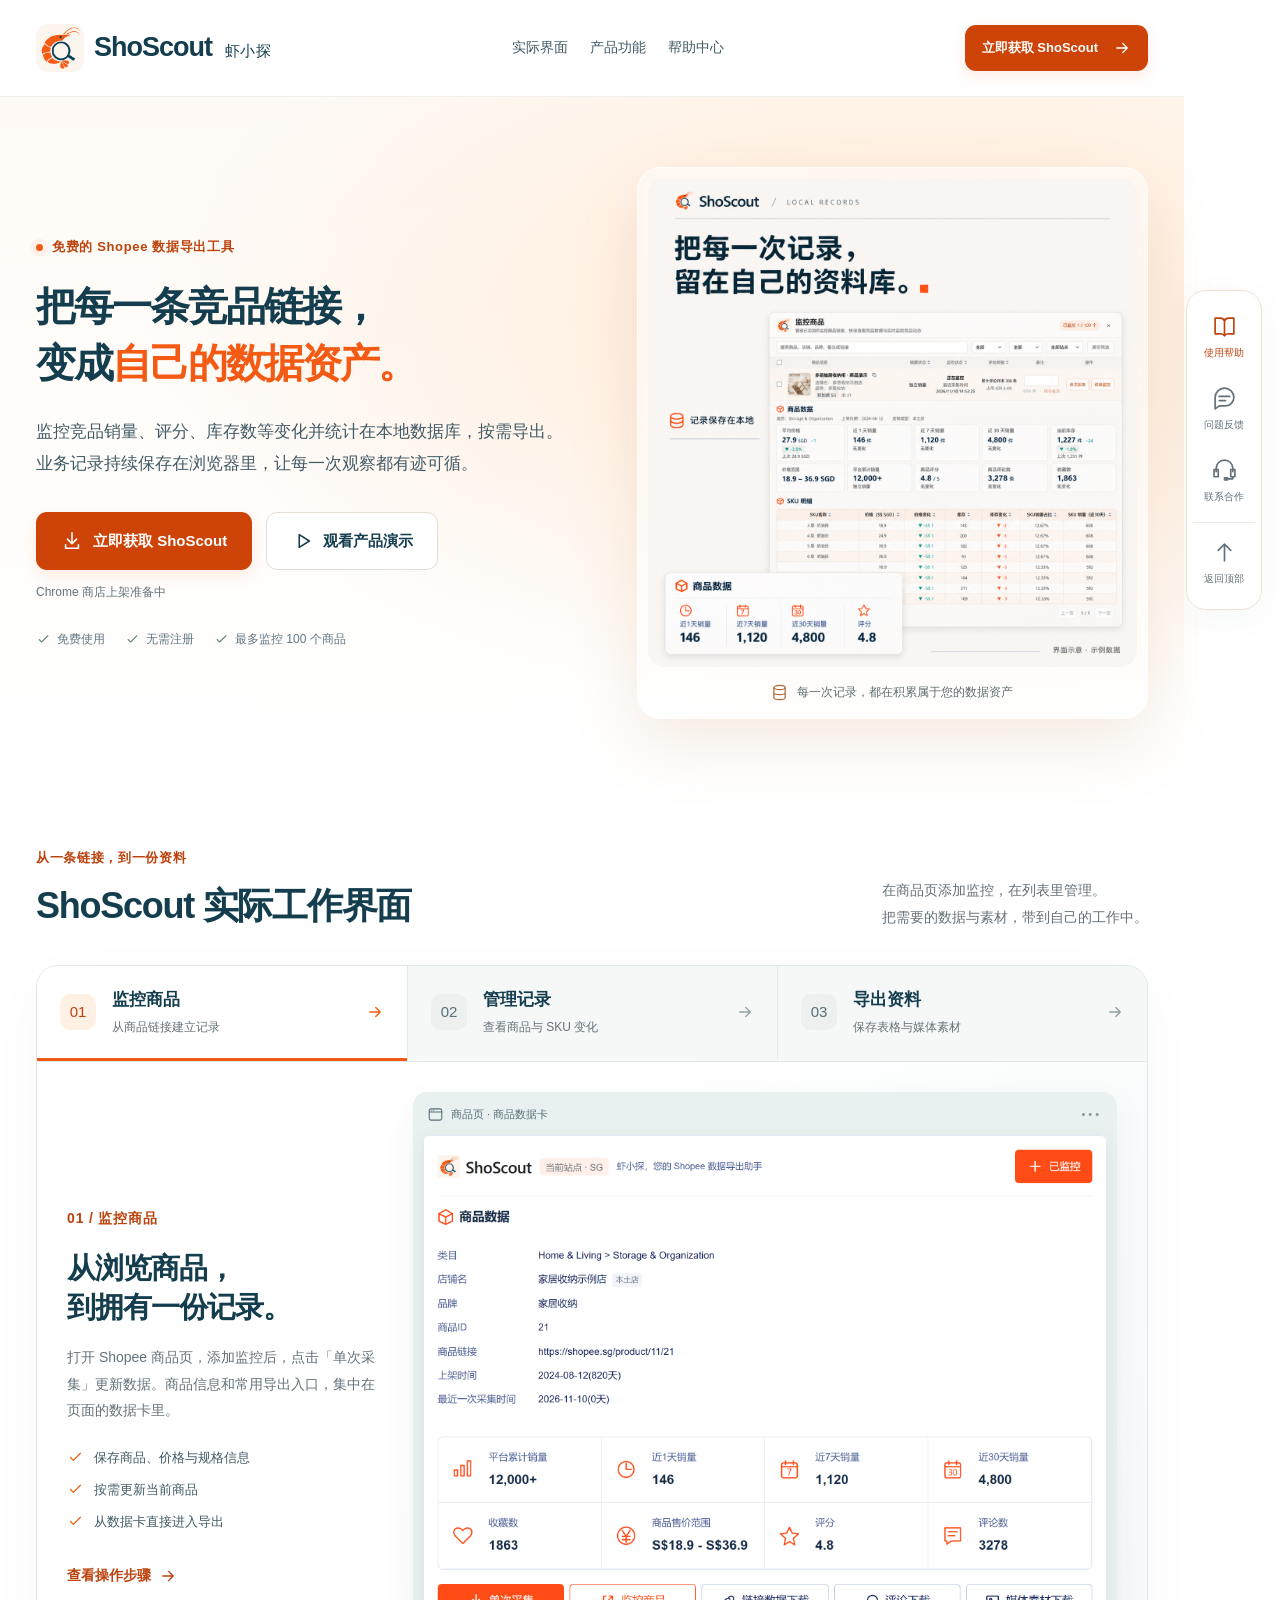
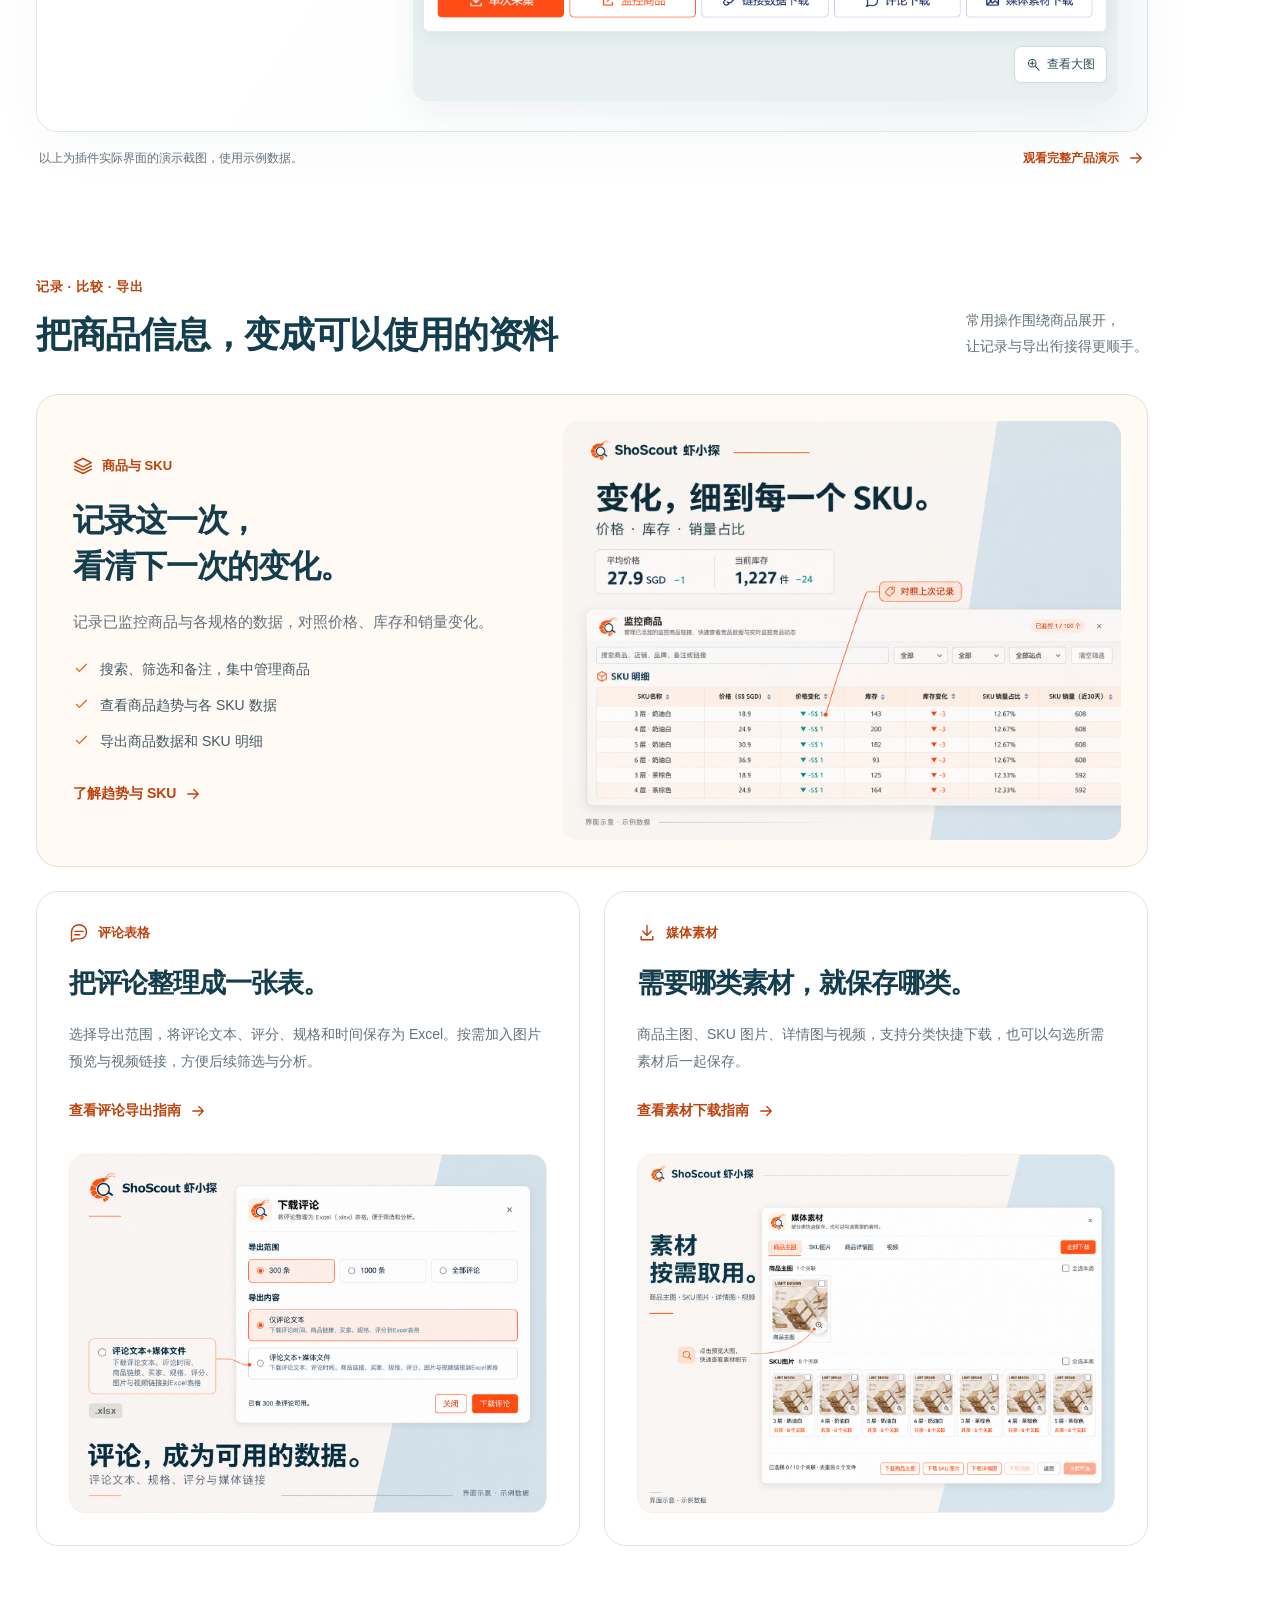
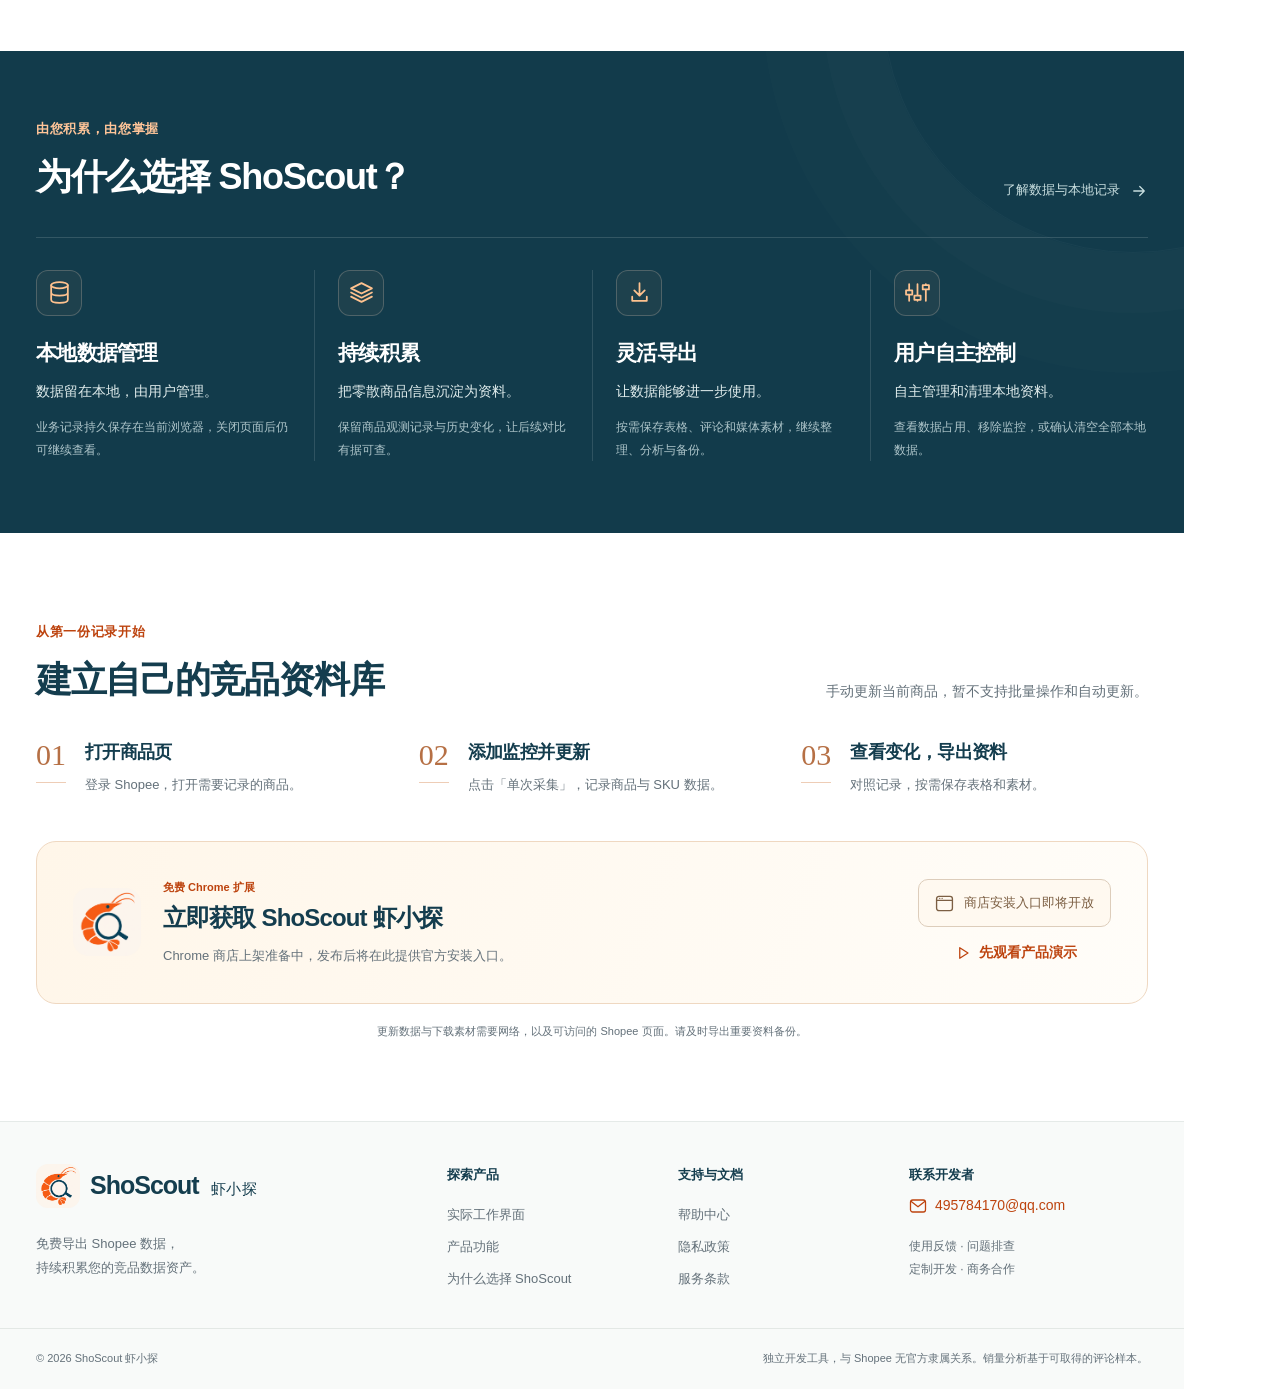
==== index.html @ b0b39b2c "Refresh product visuals and monitoring copy with separate contact panels" ====
<!doctype html>
<html lang="zh-CN">
<head>
  <meta charset="utf-8">
  <meta name="viewport" content="width=device-width,initial-scale=1">
  <meta name="description" content="ShoScout 虾小探，免费的 Shopee 数据导出工具。在浏览器本地保存商品、SKU、评论与趋势记录，帮助卖家积累竞品数据资产。">
  <meta name="theme-color" content="#fffaf4">
  <title>ShoScout 虾小探 · 免费的 Shopee 数据导出工具</title>
  <link rel="icon" href="assets/brand-logo.png">
  <link rel="stylesheet" href="assets/site.css?v=f75bcb2efa1d">
  <script src="assets/site.js?v=294a7d3f797f" defer></script>
</head>
<body id="top">
<a class="skip-link" href="#main">跳转到正文</a>
<header class="site-header">
  <div class="site-nav container">
    <a class="site-brand" href="index.html" aria-label="ShoScout 虾小探首页"><img src="assets/brand-logo.png" width="48" height="48" alt=""><span>ShoScout <small>虾小探</small></span></a>
    <nav aria-label="主导航"><a href="#showcase">实际界面</a><a href="#features">产品功能</a><a href="help.html">帮助中心</a></nav>
    <a class="button primary nav-action" href="#availability">立即获取 ShoScout <svg class="icon " viewBox="0 0 24 24" fill="none" stroke="currentColor" stroke-width="1.7" stroke-linecap="round" stroke-linejoin="round" aria-hidden="true" focusable="false"><path d="M5 12h14m-6-6 6 6-6 6"/></svg></a>
  </div>
</header>
<main id="main">
  <section class="hero-wrap">
    <div class="hero container">
      <div class="hero-copy">
        <p class="eyebrow"><span class="status-dot"></span> 免费的 Shopee 数据导出工具</p>
        <h1>把每一条竞品链接，<br>变成<span>自己的数据资产。</span></h1>
        <p class="lead">监控竞品销量、评分、库存数等变化并统计在本地数据库，按需导出。<br class="desktop-only">业务记录持续保存在浏览器里，让每一次观察都有迹可循。</p>
        <div class="actions"><a class="button primary" href="#availability"><svg class="icon " viewBox="0 0 24 24" fill="none" stroke="currentColor" stroke-width="1.7" stroke-linecap="round" stroke-linejoin="round" aria-hidden="true" focusable="false"><path d="M12 3v12m-5-5 5 5 5-5M5 16v4h14v-4"/></svg> 立即获取 ShoScout</a><a class="button secondary" href="help.html"><svg class="icon " viewBox="0 0 24 24" fill="none" stroke="currentColor" stroke-width="1.7" stroke-linecap="round" stroke-linejoin="round" aria-hidden="true" focusable="false"><path d="m9 5 11 7-11 7z"/></svg> 观看产品演示</a></div>
        <p class="release-note">Chrome 商店上架准备中</p>
        <ul class="hero-facts"><li><svg class="icon " viewBox="0 0 24 24" fill="none" stroke="currentColor" stroke-width="1.7" stroke-linecap="round" stroke-linejoin="round" aria-hidden="true" focusable="false"><path d="m5 12 4 4L19 6"/></svg> 免费使用</li><li><svg class="icon " viewBox="0 0 24 24" fill="none" stroke="currentColor" stroke-width="1.7" stroke-linecap="round" stroke-linejoin="round" aria-hidden="true" focusable="false"><path d="m5 12 4 4L19 6"/></svg> 无需注册</li><li><svg class="icon " viewBox="0 0 24 24" fill="none" stroke="currentColor" stroke-width="1.7" stroke-linecap="round" stroke-linejoin="round" aria-hidden="true" focusable="false"><path d="m5 12 4 4L19 6"/></svg> 最多监控 100 个商品</li></ul>
      </div>
      <div class="hero-visual"><img src="assets/concepts/local-records.png?v=ea91dd13b1df" alt="界面示意，监控商品记录与本地数据指标" width="1254" height="1254" fetchpriority="high"><div class="visual-caption"><svg class="icon " viewBox="0 0 24 24" fill="none" stroke="currentColor" stroke-width="1.7" stroke-linecap="round" stroke-linejoin="round" aria-hidden="true" focusable="false"><ellipse cx="12" cy="5" rx="8" ry="3"/><path d="M4 5v14c0 4 16 4 16 0V5M4 12c0 4 16 4 16 0"/></svg> 每一次记录，都在积累属于您的数据资产</div></div>
    </div>
  </section>

  <section class="showcase-section section-space container" id="showcase" aria-labelledby="showcase-title">
    <div class="section-heading"><div><p class="eyebrow">从一条链接，到一份资料</p><h2 id="showcase-title">ShoScout 实际工作界面</h2></div><p>在商品页添加监控，在列表里管理。<br>把需要的数据与素材，带到自己的工作中。</p></div>
    <div class="showcase-shell">
      <div class="workflow-tabs" role="tablist" aria-label="产品使用流程">
        <button type="button" role="tab" id="tab-capture" aria-controls="panel-capture" aria-selected="true" tabindex="0"><span class="tab-step" aria-hidden="true">01</span><span class="tab-copy"><strong>监控商品</strong><small>从商品链接建立记录</small></span><svg class="icon " viewBox="0 0 24 24" fill="none" stroke="currentColor" stroke-width="1.7" stroke-linecap="round" stroke-linejoin="round" aria-hidden="true" focusable="false"><path d="M5 12h14m-6-6 6 6-6 6"/></svg></button>
        <button type="button" role="tab" id="tab-manage" aria-controls="panel-manage" aria-selected="false" tabindex="-1"><span class="tab-step" aria-hidden="true">02</span><span class="tab-copy"><strong>管理记录</strong><small>查看商品与 SKU 变化</small></span><svg class="icon " viewBox="0 0 24 24" fill="none" stroke="currentColor" stroke-width="1.7" stroke-linecap="round" stroke-linejoin="round" aria-hidden="true" focusable="false"><path d="M5 12h14m-6-6 6 6-6 6"/></svg></button>
        <button type="button" role="tab" id="tab-export" aria-controls="panel-export" aria-selected="false" tabindex="-1"><span class="tab-step" aria-hidden="true">03</span><span class="tab-copy"><strong>导出资料</strong><small>保存表格与媒体素材</small></span><svg class="icon " viewBox="0 0 24 24" fill="none" stroke="currentColor" stroke-width="1.7" stroke-linecap="round" stroke-linejoin="round" aria-hidden="true" focusable="false"><path d="M5 12h14m-6-6 6 6-6 6"/></svg></button>
      </div>
      <div class="workflow-panel" id="panel-capture" role="tabpanel" aria-labelledby="tab-capture" tabindex="0">
        <div class="workflow-copy"><span class="step-tag">01 / 监控商品</span><h3>从浏览商品，<br>到拥有一份记录。</h3><p>打开 Shopee 商品页，添加监控后，点击「单次采集」更新数据。商品信息和常用导出入口，集中在页面的数据卡里。</p><ul class="check-list"><li><svg class="icon " viewBox="0 0 24 24" fill="none" stroke="currentColor" stroke-width="1.7" stroke-linecap="round" stroke-linejoin="round" aria-hidden="true" focusable="false"><path d="m5 12 4 4L19 6"/></svg> 保存商品、价格与规格信息</li><li><svg class="icon " viewBox="0 0 24 24" fill="none" stroke="currentColor" stroke-width="1.7" stroke-linecap="round" stroke-linejoin="round" aria-hidden="true" focusable="false"><path d="m5 12 4 4L19 6"/></svg> 按需更新当前商品</li><li><svg class="icon " viewBox="0 0 24 24" fill="none" stroke="currentColor" stroke-width="1.7" stroke-linecap="round" stroke-linejoin="round" aria-hidden="true" focusable="false"><path d="m5 12 4 4L19 6"/></svg> 从数据卡直接进入导出</li></ul><a class="text-link" href="help.html#start">查看操作步骤 <svg class="icon " viewBox="0 0 24 24" fill="none" stroke="currentColor" stroke-width="1.7" stroke-linecap="round" stroke-linejoin="round" aria-hidden="true" focusable="false"><path d="M5 12h14m-6-6 6 6-6 6"/></svg></a></div>
        <div class="screen-stage capture-stage"><div class="screen-toolbar"><svg class="icon " viewBox="0 0 24 24" fill="none" stroke="currentColor" stroke-width="1.7" stroke-linecap="round" stroke-linejoin="round" aria-hidden="true" focusable="false"><rect x="2" y="3" width="20" height="18" rx="3"/><path d="M2 8h20M6 5.5h.01M9 5.5h.01"/></svg> 商品页 · 商品数据卡 <span class="screen-dots" aria-hidden="true">•••</span></div><button class="screenshot-button " type="button" data-enlarge aria-label="放大查看：ShoScout 商品数据卡及单次采集、导出入口"><img src="assets/screens/product-saved-2k.png?v=832084515b96" alt="ShoScout 商品数据卡及单次采集、导出入口" loading="lazy"><span class="enlarge-hint"><svg class="icon " viewBox="0 0 24 24" fill="none" stroke="currentColor" stroke-width="1.7" stroke-linecap="round" stroke-linejoin="round" aria-hidden="true" focusable="false"><circle cx="10" cy="10" r="6"/><path d="m15 15 6 6M7 10h6m-3-3v6"/></svg> 查看大图</span></button></div>
      </div>
      <div class="workflow-panel" id="panel-manage" role="tabpanel" aria-labelledby="tab-manage" tabindex="0" hidden>
        <div class="workflow-copy"><span class="step-tag">02 / 管理记录</span><h3>把关注的商品，<br>整理在一起。</h3><p>搜索商品、筛选站点、添加备注。展开一条记录，查看商品数据与各 SKU 明细。</p><ul class="check-list"><li><svg class="icon " viewBox="0 0 24 24" fill="none" stroke="currentColor" stroke-width="1.7" stroke-linecap="round" stroke-linejoin="round" aria-hidden="true" focusable="false"><path d="m5 12 4 4L19 6"/></svg> 集中查看已监控商品</li><li><svg class="icon " viewBox="0 0 24 24" fill="none" stroke="currentColor" stroke-width="1.7" stroke-linecap="round" stroke-linejoin="round" aria-hidden="true" focusable="false"><path d="m5 12 4 4L19 6"/></svg> 对照价格、库存与销量分析</li><li><svg class="icon " viewBox="0 0 24 24" fill="none" stroke="currentColor" stroke-width="1.7" stroke-linecap="round" stroke-linejoin="round" aria-hidden="true" focusable="false"><path d="m5 12 4 4L19 6"/></svg> 保留每次更新形成的历史记录</li></ul><a class="text-link" href="help.html#monitor">了解数据管理 <svg class="icon " viewBox="0 0 24 24" fill="none" stroke="currentColor" stroke-width="1.7" stroke-linecap="round" stroke-linejoin="round" aria-hidden="true" focusable="false"><path d="M5 12h14m-6-6 6 6-6 6"/></svg></a></div>
        <div class="screen-stage monitor-stage"><div class="screen-toolbar"><svg class="icon " viewBox="0 0 24 24" fill="none" stroke="currentColor" stroke-width="1.7" stroke-linecap="round" stroke-linejoin="round" aria-hidden="true" focusable="false"><rect x="2" y="3" width="20" height="18" rx="3"/><path d="M2 8h20M6 5.5h.01M9 5.5h.01"/></svg> 监控商品 · 展开记录 <span class="screen-dots" aria-hidden="true">•••</span></div><button class="screenshot-button " type="button" data-enlarge aria-label="放大查看：ShoScout 监控商品列表及展开的 SKU 明细"><img src="assets/screens/monitor-2k.png?v=633723eebc55" alt="ShoScout 监控商品列表及展开的 SKU 明细" loading="lazy"><span class="enlarge-hint"><svg class="icon " viewBox="0 0 24 24" fill="none" stroke="currentColor" stroke-width="1.7" stroke-linecap="round" stroke-linejoin="round" aria-hidden="true" focusable="false"><circle cx="10" cy="10" r="6"/><path d="m15 15 6 6M7 10h6m-3-3v6"/></svg> 查看大图</span></button></div>
      </div>
      <div class="workflow-panel" id="panel-export" role="tabpanel" aria-labelledby="tab-export" tabindex="0" hidden>
        <div class="workflow-copy"><span class="step-tag">03 / 导出资料</span><h3>需要什么，<br>就保存什么。</h3><p>下载商品与 SKU 表格，选择评论范围和内容，或按分类保存图片与视频。</p><ul class="check-list"><li><svg class="icon " viewBox="0 0 24 24" fill="none" stroke="currentColor" stroke-width="1.7" stroke-linecap="round" stroke-linejoin="round" aria-hidden="true" focusable="false"><path d="m5 12 4 4L19 6"/></svg> 商品与评论导出为 Excel</li><li><svg class="icon " viewBox="0 0 24 24" fill="none" stroke="currentColor" stroke-width="1.7" stroke-linecap="round" stroke-linejoin="round" aria-hidden="true" focusable="false"><path d="m5 12 4 4L19 6"/></svg> 评论可包含图片、视频链接</li><li><svg class="icon " viewBox="0 0 24 24" fill="none" stroke="currentColor" stroke-width="1.7" stroke-linecap="round" stroke-linejoin="round" aria-hidden="true" focusable="false"><path d="m5 12 4 4L19 6"/></svg> 媒体支持分类与勾选下载</li></ul><a class="text-link" href="help.html#download">查看导出指南 <svg class="icon " viewBox="0 0 24 24" fill="none" stroke="currentColor" stroke-width="1.7" stroke-linecap="round" stroke-linejoin="round" aria-hidden="true" focusable="false"><path d="M5 12h14m-6-6 6 6-6 6"/></svg></a></div>
        <div class="screen-stage export-stage"><div class="screen-toolbar"><svg class="icon " viewBox="0 0 24 24" fill="none" stroke="currentColor" stroke-width="1.7" stroke-linecap="round" stroke-linejoin="round" aria-hidden="true" focusable="false"><rect x="2" y="3" width="20" height="18" rx="3"/><path d="M2 8h20M6 5.5h.01M9 5.5h.01"/></svg> 评论与媒体 · 按需下载 <span class="screen-dots" aria-hidden="true">•••</span></div><div class="export-screens"><button class="screenshot-button " type="button" data-enlarge aria-label="放大查看：ShoScout 评论下载范围与内容选择"><img src="assets/screens/review-download-2k.png?v=1d49acba3747" alt="ShoScout 评论下载范围与内容选择" loading="lazy"><span class="enlarge-hint"><svg class="icon " viewBox="0 0 24 24" fill="none" stroke="currentColor" stroke-width="1.7" stroke-linecap="round" stroke-linejoin="round" aria-hidden="true" focusable="false"><circle cx="10" cy="10" r="6"/><path d="m15 15 6 6M7 10h6m-3-3v6"/></svg> 查看大图</span></button><button class="screenshot-button " type="button" data-enlarge aria-label="放大查看：ShoScout 媒体分类与快捷下载"><img src="assets/screens/media-download-2k.png?v=59a22b286625" alt="ShoScout 媒体分类与快捷下载" loading="lazy"><span class="enlarge-hint"><svg class="icon " viewBox="0 0 24 24" fill="none" stroke="currentColor" stroke-width="1.7" stroke-linecap="round" stroke-linejoin="round" aria-hidden="true" focusable="false"><circle cx="10" cy="10" r="6"/><path d="m15 15 6 6M7 10h6m-3-3v6"/></svg> 查看大图</span></button></div></div>
      </div>
    </div>
    <div class="showcase-caption"><p>以上为插件实际界面的演示截图，使用示例数据。</p><a class="text-link" href="help.html">观看完整产品演示 <svg class="icon " viewBox="0 0 24 24" fill="none" stroke="currentColor" stroke-width="1.7" stroke-linecap="round" stroke-linejoin="round" aria-hidden="true" focusable="false"><path d="M5 12h14m-6-6 6 6-6 6"/></svg></a></div>
  </section>

  <section class="features container section-space" id="features">
    <div class="section-heading"><div><p class="eyebrow">记录 · 比较 · 导出</p><h2>把商品信息，变成可以使用的资料</h2></div><p>常用操作围绕商品展开，<br>让记录与导出衔接得更顺手。</p></div>
    <article class="feature-wide">
      <div class="feature-copy"><span class="feature-label"><svg class="icon " viewBox="0 0 24 24" fill="none" stroke="currentColor" stroke-width="1.7" stroke-linecap="round" stroke-linejoin="round" aria-hidden="true" focusable="false"><path d="m12 3 10 5-10 5L2 8Zm-10 9 10 5 10-5M2 16l10 5 10-5"/></svg> 商品与 SKU</span><h3>记录这一次，<br>看清下一次的变化。</h3><p>记录已监控商品与各规格的数据，对照价格、库存和销量变化。</p><ul class="check-list"><li><svg class="icon " viewBox="0 0 24 24" fill="none" stroke="currentColor" stroke-width="1.7" stroke-linecap="round" stroke-linejoin="round" aria-hidden="true" focusable="false"><path d="m5 12 4 4L19 6"/></svg> 搜索、筛选和备注，集中管理商品</li><li><svg class="icon " viewBox="0 0 24 24" fill="none" stroke="currentColor" stroke-width="1.7" stroke-linecap="round" stroke-linejoin="round" aria-hidden="true" focusable="false"><path d="m5 12 4 4L19 6"/></svg> 查看商品趋势与各 SKU 数据</li><li><svg class="icon " viewBox="0 0 24 24" fill="none" stroke="currentColor" stroke-width="1.7" stroke-linecap="round" stroke-linejoin="round" aria-hidden="true" focusable="false"><path d="m5 12 4 4L19 6"/></svg> 导出商品数据和 SKU 明细</li></ul><a class="text-link" href="help.html#trends">了解趋势与 SKU <svg class="icon " viewBox="0 0 24 24" fill="none" stroke="currentColor" stroke-width="1.7" stroke-linecap="round" stroke-linejoin="round" aria-hidden="true" focusable="false"><path d="M5 12h14m-6-6 6 6-6 6"/></svg></a></div>
      <div class="feature-image"><img src="assets/concepts/product-history.png?v=2d946d05b8c3" alt="界面示意，对照 SKU 价格、库存和销量占比" width="1448" height="1086" loading="lazy"></div>
    </article>
    <div class="feature-pair">
      <article class="feature-card"><div class="feature-copy"><span class="feature-label"><svg class="icon " viewBox="0 0 24 24" fill="none" stroke="currentColor" stroke-width="1.7" stroke-linecap="round" stroke-linejoin="round" aria-hidden="true" focusable="false"><path d="M21 11a8 8 0 0 1-8 8H7l-4 3V11a9 9 0 0 1 18 0Z"/><path d="M7 10h10M7 14h6"/></svg> 评论表格</span><h3>把评论整理成一张表。</h3><p>选择导出范围，将评论文本、评分、规格和时间保存为 Excel。按需加入图片预览与视频链接，方便后续筛选与分析。</p><a class="text-link" href="help.html#download">查看评论导出指南 <svg class="icon " viewBox="0 0 24 24" fill="none" stroke="currentColor" stroke-width="1.7" stroke-linecap="round" stroke-linejoin="round" aria-hidden="true" focusable="false"><path d="M5 12h14m-6-6 6 6-6 6"/></svg></a></div><div class="feature-image"><img src="assets/concepts/review-export.png?v=ba1a6b4b99fd" alt="界面示意，选择评论与媒体链接并导出 Excel" width="1448" height="1086" loading="lazy"></div></article>
      <article class="feature-card"><div class="feature-copy"><span class="feature-label"><svg class="icon " viewBox="0 0 24 24" fill="none" stroke="currentColor" stroke-width="1.7" stroke-linecap="round" stroke-linejoin="round" aria-hidden="true" focusable="false"><path d="M12 3v12m-5-5 5 5 5-5M5 16v4h14v-4"/></svg> 媒体素材</span><h3>需要哪类素材，就保存哪类。</h3><p>商品主图、SKU 图片、详情图与视频，支持分类快捷下载，也可以勾选所需素材后一起保存。</p><a class="text-link" href="help.html#download">查看素材下载指南 <svg class="icon " viewBox="0 0 24 24" fill="none" stroke="currentColor" stroke-width="1.7" stroke-linecap="round" stroke-linejoin="round" aria-hidden="true" focusable="false"><path d="M5 12h14m-6-6 6 6-6 6"/></svg></a></div><div class="feature-image"><img src="assets/concepts/media-download.png?v=75914758b214" alt="界面示意，按分类选择和下载商品媒体素材" width="1448" height="1086" loading="lazy"></div></article>
    </div>
  </section>

  <section class="why-section" id="why" aria-labelledby="why-title">
    <div class="container">
      <div class="section-heading"><div><p class="eyebrow">由您积累，由您掌握</p><h2 id="why-title">为什么选择 ShoScout？</h2></div><a class="light-link" href="help.html#data">了解数据与本地记录 <svg class="icon " viewBox="0 0 24 24" fill="none" stroke="currentColor" stroke-width="1.7" stroke-linecap="round" stroke-linejoin="round" aria-hidden="true" focusable="false"><path d="M5 12h14m-6-6 6 6-6 6"/></svg></a></div>
      <div class="why-grid">
        <article><span class="why-icon"><svg class="icon " viewBox="0 0 24 24" fill="none" stroke="currentColor" stroke-width="1.7" stroke-linecap="round" stroke-linejoin="round" aria-hidden="true" focusable="false"><ellipse cx="12" cy="5" rx="8" ry="3"/><path d="M4 5v14c0 4 16 4 16 0V5M4 12c0 4 16 4 16 0"/></svg></span><h3>本地数据管理</h3><p>数据留在本地，由用户管理。</p><span>业务记录持久保存在当前浏览器，关闭页面后仍可继续查看。</span></article>
        <article><span class="why-icon"><svg class="icon " viewBox="0 0 24 24" fill="none" stroke="currentColor" stroke-width="1.7" stroke-linecap="round" stroke-linejoin="round" aria-hidden="true" focusable="false"><path d="m12 3 10 5-10 5L2 8Zm-10 9 10 5 10-5M2 16l10 5 10-5"/></svg></span><h3>持续积累</h3><p>把零散商品信息沉淀为资料。</p><span>保留商品观测记录与历史变化，让后续对比有据可查。</span></article>
        <article><span class="why-icon"><svg class="icon " viewBox="0 0 24 24" fill="none" stroke="currentColor" stroke-width="1.7" stroke-linecap="round" stroke-linejoin="round" aria-hidden="true" focusable="false"><path d="M12 3v12m-5-5 5 5 5-5M5 16v4h14v-4"/></svg></span><h3>灵活导出</h3><p>让数据能够进一步使用。</p><span>按需保存表格、评论和媒体素材，继续整理、分析与备份。</span></article>
        <article><span class="why-icon"><svg class="icon " viewBox="0 0 24 24" fill="none" stroke="currentColor" stroke-width="1.7" stroke-linecap="round" stroke-linejoin="round" aria-hidden="true" focusable="false"><path d="M4 4v6m0 4v6M12 4v11m0 4v1M20 4v1m0 4v11M1 10h6v4H1Zm8 5h6v4H9Zm8-10h6v4h-6Z"/></svg></span><h3>用户自主控制</h3><p>自主管理和清理本地资料。</p><span>查看数据占用、移除监控，或确认清空全部本地数据。</span></article>
      </div>
    </div>
  </section>

  <section class="start-section container section-space" id="start">
    <div class="section-heading"><div><p class="eyebrow">从第一份记录开始</p><h2>建立自己的竞品资料库</h2></div><p>手动更新当前商品，暂不支持批量操作和自动更新。</p></div>
    <ol class="steps"><li><span>01</span><div><h3>打开商品页</h3><p>登录 Shopee，打开需要记录的商品。</p></div></li><li><span>02</span><div><h3>添加监控并更新</h3><p>点击「单次采集」，记录商品与 SKU 数据。</p></div></li><li><span>03</span><div><h3>查看变化，导出资料</h3><p>对照记录，按需保存表格和素材。</p></div></li></ol>
    <div class="get-banner" id="availability">
      <div class="get-brand"><img src="assets/brand-logo.png" width="68" height="68" alt=""><div><span class="availability-tag">免费 Chrome 扩展</span><h3>立即获取 ShoScout 虾小探</h3><p>Chrome 商店上架准备中，发布后将在此提供官方安装入口。</p></div></div>
      <div class="get-actions"><span class="release-status"><svg class="icon " viewBox="0 0 24 24" fill="none" stroke="currentColor" stroke-width="1.7" stroke-linecap="round" stroke-linejoin="round" aria-hidden="true" focusable="false"><rect x="2" y="3" width="20" height="18" rx="3"/><path d="M2 8h20M6 5.5h.01M9 5.5h.01"/></svg> 商店安装入口即将开放</span><a class="text-link" href="help.html"><svg class="icon " viewBox="0 0 24 24" fill="none" stroke="currentColor" stroke-width="1.7" stroke-linecap="round" stroke-linejoin="round" aria-hidden="true" focusable="false"><path d="m9 5 11 7-11 7z"/></svg> 先观看产品演示</a></div>
    </div>
    <p class="connection-note">更新数据与下载素材需要网络，以及可访问的 Shopee 页面。请及时导出重要资料备份。</p>
  </section>
</main>
<footer class="site-footer">
  <div class="container footer-top">
    <div class="footer-brand"><a class="site-brand" href="index.html"><img src="assets/brand-logo.png" width="44" height="44" alt=""><span>ShoScout <small>虾小探</small></span></a><p>免费导出 Shopee 数据，<br>持续积累您的竞品数据资产。</p></div>
    <nav aria-label="产品导航"><strong>探索产品</strong><a href="#showcase">实际工作界面</a><a href="#features">产品功能</a><a href="#why">为什么选择 ShoScout</a></nav>
    <nav aria-label="帮助与政策"><strong>支持与文档</strong><a href="help.html">帮助中心</a><a href="privacy.html">隐私政策</a><a href="terms.html">服务条款</a></nav>
    <div class="footer-contact" id="contact"><strong>联系开发者</strong><a href="mailto:495784170@qq.com"><svg class="icon " viewBox="0 0 24 24" fill="none" stroke="currentColor" stroke-width="1.7" stroke-linecap="round" stroke-linejoin="round" aria-hidden="true" focusable="false"><rect x="2" y="4" width="20" height="16" rx="3"/><path d="m3 6 9 7 9-7"/></svg> 495784170@qq.com</a><p>使用反馈 · 问题排查<br>定制开发 · 商务合作</p></div>
  </div>
  <div class="container footer-bottom"><p>© 2026 ShoScout 虾小探</p><p>独立开发工具，与 Shopee 无官方隶属关系。销量分析基于可取得的评论样本。</p></div>
</footer>

<aside class="quick-nav" aria-label="快捷帮助与联系">
  <a class="quick-item" href="help.html" title="使用帮助"><svg class="icon " viewBox="0 0 24 24" fill="none" stroke="currentColor" stroke-width="1.7" stroke-linecap="round" stroke-linejoin="round" aria-hidden="true" focusable="false"><path d="M12 5v15M3 4h5a4 4 0 0 1 4 3 4 4 0 0 1 4-3h5v15h-5a4 4 0 0 0-4 2 4 4 0 0 0-4-2H3z"/></svg><span>使用帮助</span></a>
  <button class="quick-item" type="button" data-support="feedback" aria-expanded="false" aria-controls="feedback-panel"><svg class="icon " viewBox="0 0 24 24" fill="none" stroke="currentColor" stroke-width="1.7" stroke-linecap="round" stroke-linejoin="round" aria-hidden="true" focusable="false"><path d="M21 11a8 8 0 0 1-8 8H7l-4 3V11a9 9 0 0 1 18 0Z"/><path d="M7 10h10M7 14h6"/></svg><span>问题反馈</span></button>
  <button class="quick-item" type="button" data-support="contact" aria-expanded="false" aria-controls="cooperation-panel"><svg class="icon " viewBox="0 0 24 24" fill="none" stroke="currentColor" stroke-width="1.7" stroke-linecap="round" stroke-linejoin="round" aria-hidden="true" focusable="false"><path d="M4 13V10a8 8 0 0 1 16 0v3M4 11H2v7h4v-7Zm16 0h2v7h-4v-7ZM20 18v2h-6"/><path d="M12 19h3v2h-3z"/></svg><span>联系合作</span></button>
  <a class="quick-item quick-top" href="#top" title="返回顶部"><svg class="icon " viewBox="0 0 24 24" fill="none" stroke="currentColor" stroke-width="1.7" stroke-linecap="round" stroke-linejoin="round" aria-hidden="true" focusable="false"><path d="M12 20V4m-6 6 6-6 6 6"/></svg><span>返回顶部</span></a>
</aside>
<section class="support-panel feedback-panel" id="feedback-panel" aria-labelledby="feedback-title" hidden>
  <button type="button" class="icon-button support-close" data-close-support aria-label="关闭问题反馈"><svg class="icon" viewBox="0 0 24 24" fill="none" stroke="currentColor" stroke-width="1.7" stroke-linecap="round" stroke-linejoin="round" aria-hidden="true" focusable="false"><path d="m6 6 12 12M6 18 18 6"/></svg></button>
  <span class="support-mark"><svg class="icon" viewBox="0 0 24 24" fill="none" stroke="currentColor" stroke-width="1.7" stroke-linecap="round" stroke-linejoin="round" aria-hidden="true" focusable="false"><rect x="2" y="4" width="20" height="16" rx="3"/><path d="m3 6 9 7 9-7"/></svg></span>
  <h2 id="feedback-title" tabindex="-1" data-panel-focus>问题反馈</h2>
  <p>遇到问题或有使用建议，请发邮件给开发者。</p>
  <a class="feedback-email" href="mailto:495784170@qq.com?subject=ShoScout%20使用反馈"><span><small>开发者邮箱</small><strong>495784170@qq.com</strong></span><svg class="icon" viewBox="0 0 24 24" fill="none" stroke="currentColor" stroke-width="1.7" stroke-linecap="round" stroke-linejoin="round" aria-hidden="true" focusable="false"><path d="M5 12h14m-6-6 6 6-6 6"/></svg></a>
  <p class="support-note">请附上商品链接、操作步骤和相关截图，方便定位问题。</p>
</section>
<section class="support-panel cooperation-panel" id="cooperation-panel" aria-labelledby="cooperation-title" hidden>
  <button type="button" class="icon-button support-close" data-close-support aria-label="关闭联系合作"><svg class="icon" viewBox="0 0 24 24" fill="none" stroke="currentColor" stroke-width="1.7" stroke-linecap="round" stroke-linejoin="round" aria-hidden="true" focusable="false"><path d="m6 6 12 12M6 18 18 6"/></svg></button>
  <span class="support-mark"><svg class="icon" viewBox="0 0 24 24" fill="none" stroke="currentColor" stroke-width="1.7" stroke-linecap="round" stroke-linejoin="round" aria-hidden="true" focusable="false"><path d="M21 11a8 8 0 0 1-8 8H7l-4 3V11a9 9 0 0 1 18 0Z"/><path d="M7 10h10M7 14h6"/></svg></span>
  <h2 id="cooperation-title" tabindex="-1" data-panel-focus>交流定制与合作</h2>
  <p>添加开发者企业微信，交流定制需求、使用场景与商务合作。</p>
  <figure class="cooperation-qr"><img src="assets/wechat-qr.png?v=4a38bab5df4a" width="487" height="487" alt="ShoScout 开发者企业微信二维码"><figcaption>使用微信扫描二维码</figcaption></figure>
</section>
<dialog class="image-dialog" aria-label="查看产品界面大图">
  <div class="dialog-toolbar"><span id="image-caption"></span><button type="button" class="icon-button" data-close-image aria-label="关闭大图"><svg class="icon " viewBox="0 0 24 24" fill="none" stroke="currentColor" stroke-width="1.7" stroke-linecap="round" stroke-linejoin="round" aria-hidden="true" focusable="false"><path d="m6 6 12 12M6 18 18 6"/></svg></button></div>
  <img alt="">
</dialog>
</body>
</html>
---- assets/site.css ----
:root{--ink:#143d4e;--body:#415a66;--muted:#64717a;--orange:#f45a13;--orange-dark:#bd430e;--line:#e5e8e7;--navy:#123b4b;font:16px/1.7 "Segoe UI","Microsoft YaHei",sans-serif;color:var(--ink);background:#fff;color-scheme:light}
*{box-sizing:border-box}html{scroll-behavior:smooth;scroll-padding-top:100px}body{margin:0}button,input{font:inherit}button,a{-webkit-tap-highlight-color:transparent;touch-action:manipulation}button{cursor:pointer;color:inherit}img{max-width:100%;height:auto}a{color:inherit;text-decoration:none}a:hover{text-decoration:underline}a:focus-visible,button:focus-visible,[tabindex="0"]:focus-visible{outline:3px solid #1783a0;outline-offset:5px}h1,h2,h3,p,figure{margin:0}h1,h2,h3{line-height:1.35;letter-spacing:-.035em}ul,ol{margin:0;padding:0}.icon{width:22px;height:22px;display:inline-block;vertical-align:middle;flex:none}[hidden]{display:none!important}.container{max-width:1440px;margin-inline:auto;padding-inline:44px}.skip-link{position:absolute;left:20px;top:-80px;z-index:80;padding:12px 20px;background:#fff}.skip-link:focus{top:12px}.eyebrow{display:flex;align-items:center;gap:9px;font-size:13px;font-weight:650;letter-spacing:.05em;color:var(--orange-dark);margin-bottom:20px}.status-dot{width:7px;height:7px;border-radius:50%;background:var(--orange);box-shadow:0 0 0 5px #ff5a1310}.button{display:inline-flex;align-items:center;justify-content:center;gap:10px;padding:15px 24px;border-radius:11px;border:1px solid transparent;font-weight:650;font-size:15px;transition:background .15s,box-shadow .15s}.button:hover{text-decoration:none}.primary{background:#ce4307;color:#fff;box-shadow:0 5px 15px #f45a1320}.primary:hover{background:#b83a05}.secondary{border-color:#e4ded6;background:#fff}.secondary:hover{background:#fff8f1}.text-link{display:inline-flex;align-items:center;gap:8px;font-size:14px;font-weight:650;color:var(--orange-dark)}.text-link .icon{width:18px;height:18px}.check-list{list-style:none;display:grid;gap:12px}.check-list li{display:flex;gap:10px;align-items:flex-start;font-size:14px;color:var(--body)}.check-list .icon{width:17px;height:21px;color:var(--orange)}
.site-header{border-bottom:1px solid #f1f0ed;background:#ffffffef}.site-nav{min-height:96px;display:flex;align-items:center;justify-content:space-between;gap:24px}.site-brand{display:inline-flex;align-items:center;gap:10px;font-size:27px;font-weight:750;letter-spacing:-1px;white-space:nowrap}.site-brand:hover{text-decoration:none}.site-brand img{width:48px;height:48px;border-radius:12px}.site-brand small{font-size:15px;font-weight:500;letter-spacing:.04em;margin-left:6px}.site-nav nav{display:flex;gap:30px;font-size:14px;color:var(--body)}.nav-action{font-size:13px;padding:11px 16px;gap:15px}.nav-action .icon{width:18px;height:18px}
.hero-wrap{background:radial-gradient(ellipse at 78% 33%,#ffead7 0,transparent 60%),linear-gradient(180deg,#fffaf5,#fff 97%)}.hero{display:grid;grid-template-columns:1.1fr 1fr;gap:64px;align-items:center;padding-block:70px 82px}.hero-copy{padding-block:20px}.hero h1{font-size:clamp(36px,3.3vw,54px);line-height:1.42;letter-spacing:-.05em;margin-bottom:25px}.hero h1 span{color:var(--orange)}.hero .lead{font-size:17px;line-height:1.9;color:var(--body)}.actions{display:flex;flex-wrap:wrap;gap:14px;margin-top:32px}.release-note{font-size:12px;color:var(--muted);margin-top:12px}.hero-facts{list-style:none;display:flex;flex-wrap:wrap;gap:20px;margin-top:27px;font-size:12px;color:#627782}.hero-facts li{display:flex;align-items:center;gap:6px}.hero-facts .icon{width:15px;height:15px;color:#6b8b75}.hero-visual{position:relative;max-width:550px;justify-self:end;border-radius:24px;padding:10px;background:#ffffff70;border:1px solid #ffffffb0;box-shadow:0 24px 65px #c9946030}.hero-visual>img{display:block;width:100%;border-radius:17px;aspect-ratio:1}.visual-caption{display:flex;align-items:center;justify-content:center;gap:9px;font-size:12px;color:#5f6d70;padding:15px 8px 5px}.visual-caption .icon{width:17px;height:17px;color:#b36935}
.section-space{padding-top:88px;padding-bottom:20px}.section-heading{display:flex;align-items:flex-end;justify-content:space-between;gap:45px;margin-bottom:34px}.section-heading .eyebrow{margin-bottom:13px}.section-heading h2{font-size:36px;max-width:900px}.section-heading>p{font-size:14px;color:var(--muted);flex-shrink:0;line-height:1.9}.showcase-section{padding-top:46px}.showcase-shell{border:1px solid #dfe7e8;border-radius:22px;overflow:hidden;box-shadow:0 15px 55px #153b4b08}.workflow-tabs{display:grid;grid-template-columns:repeat(3,minmax(0,1fr));background:#f6f8f8;border-bottom:1px solid #e0e7e7}.workflow-tabs button{border:0;border-bottom:3px solid transparent;background:transparent;display:flex;align-items:center;text-align:left;gap:16px;padding:22px 28px}.workflow-tabs button+button{border-left:1px solid #e3e8e8}.workflow-tabs button>.tab-step{display:grid;place-items:center;width:36px;height:36px;flex:none;border-radius:10px;background:#edf0ef;color:#566f79;font-size:15px}.workflow-tabs strong{display:block;font-size:17px;font-weight:650}.workflow-tabs small{display:block;font-size:12px;color:var(--muted);margin-top:3px}.workflow-tabs .icon{margin-left:auto;width:18px;height:18px;color:#91a1a6}.workflow-tabs button[aria-selected="true"]{border-bottom-color:var(--orange);background:#fff}.workflow-tabs button[aria-selected="true"]>.tab-step{background:#fff0e4;color:var(--orange-dark)}.workflow-tabs button[aria-selected="true"] .icon{color:var(--orange)}.workflow-tabs button:hover{background:#fffaf5}.workflow-panel{display:grid;grid-template-columns:minmax(270px,.75fr) minmax(0,1.65fr);gap:32px;padding:42px;align-items:center;background:linear-gradient(125deg,#fff 40%,#f5f9fa)}.workflow-copy{max-width:340px}.step-tag{font-size:14px;font-weight:600;letter-spacing:.06em;color:var(--orange-dark);display:inline-block;margin-bottom:18px}.workflow-copy h3{font-size:29px;margin-bottom:17px}.workflow-copy p{font-size:14px;color:var(--muted);line-height:1.9;margin-bottom:23px}.workflow-copy .check-list{margin-bottom:28px;gap:10px}.workflow-copy .check-list li{font-size:13px}.screen-stage{min-width:0;padding:10px;border-radius:14px;background:#e8eff1;box-shadow:0 12px 35px #143d4e0e}.screen-toolbar{display:flex;align-items:center;gap:8px;font-size:11px;color:#576e79;padding:3px 5px 12px}.screen-toolbar .icon{width:15px;height:15px}.screen-dots{margin-left:auto;letter-spacing:3px;color:#82999f}.screenshot-button{display:flex;flex-direction:column;align-items:stretch;gap:14px;border:0;padding:0;border-radius:8px;overflow:visible;background:transparent;width:100%;min-width:0}.screenshot-button img{display:block;max-height:620px;object-fit:contain;width:100%;background:#fff;border-radius:8px}.capture-stage{background:#e9f1f0;padding-bottom:18px}.capture-stage .screenshot-button{width:100%;margin:auto}.capture-stage .screenshot-button img{max-height:620px;max-width:720px;margin-inline:auto;box-shadow:0 5px 18px #16394a12}.enlarge-hint{position:static;align-self:flex-end;margin-top:auto;display:flex;gap:6px;align-items:center;min-height:36px;padding:7px 11px;font-size:12px;color:#284a58;background:#fff;border:1px solid #d2dddd;border-radius:7px;box-shadow:0 2px 8px #143d4e08}.enlarge-hint .icon{width:15px;height:15px}.screenshot-button:hover .enlarge-hint{border-color:var(--orange);color:var(--orange-dark)}.export-screens{display:grid;gap:16px;grid-template-columns:1fr 1fr;align-items:stretch;padding:4px;border-radius:9px}.export-screens .screenshot-button img{max-height:500px}.showcase-caption{display:flex;justify-content:space-between;align-items:center;gap:15px;margin-top:16px;padding-inline:3px}.showcase-caption p{font-size:12px;color:var(--muted)}.showcase-caption .text-link{font-size:12px}
.feature-wide{display:grid;grid-template-columns:.9fr 1.1fr;border:1px solid #ebded2;border-radius:22px;background:#fffaf4;overflow:hidden;align-items:center}.feature-copy{padding:46px}.feature-label{display:flex;align-items:center;gap:9px;color:var(--orange-dark);font-size:13px;font-weight:650;margin-bottom:20px}.feature-label .icon{width:20px;height:20px}.feature-copy h3{font-size:32px;line-height:1.45;margin-bottom:18px}.feature-copy>p{font-size:15px;line-height:1.9;color:var(--muted);margin-bottom:22px;max-width:500px}.feature-copy .check-list{margin-bottom:25px}.feature-image{min-width:0;padding:26px}.feature-image img{display:block;border-radius:15px;width:100%;aspect-ratio:4/3;object-fit:contain}.feature-pair{display:grid;grid-template-columns:1fr 1fr;gap:24px;margin-top:24px}.feature-card{border:1px solid #e9e3dc;background:#fff;border-radius:22px;overflow:hidden}.feature-card .feature-copy{padding:35px 38px 8px}.feature-card .feature-copy h3{font-size:27px}.feature-card .feature-copy>p{font-size:14px;max-width:none}.feature-card .feature-image{padding:23px 32px 32px}.feature-card .feature-image img{border:1px solid #f6eee6}
.why-section{margin-top:85px;padding-block:67px 72px;background:var(--navy);color:#fff;position:relative;overflow:hidden}.why-section:before{content:"";position:absolute;width:500px;height:500px;border:1px solid #ffffff08;border-radius:50%;right:-200px;top:-300px;box-shadow:0 0 0 60px #ffffff03,0 0 0 120px #ffffff02;pointer-events:none}.why-section .eyebrow{color:#ffc599}.why-section .section-heading{margin-bottom:35px}.light-link{display:inline-flex;gap:10px;align-items:center;color:#c8dedf;font-size:13px;white-space:nowrap}.light-link .icon{width:18px}.why-grid{display:grid;grid-template-columns:repeat(4,minmax(0,1fr));border-top:1px solid #ffffff24;padding-top:32px}.why-grid article{padding:0 30px}.why-grid article:first-child{padding-left:0}.why-grid article:last-child{padding-right:0}.why-grid article+article{border-left:1px solid #ffffff20}.why-icon{display:grid;place-items:center;width:46px;height:46px;border-radius:12px;border:1px solid #ffe0c638;background:#ffb47b0d;color:#ffc28f;margin-bottom:23px}.why-icon .icon{width:25px;height:25px}.why-grid h3{font-size:21px;font-weight:600;margin-bottom:13px}.why-grid p{font-size:14px;color:#e2eeee;margin-bottom:12px}.why-grid article>span:last-child{display:block;color:#aec5ca;font-size:12px;line-height:1.9}
.start-section{padding-bottom:80px}.steps{display:grid;grid-template-columns:repeat(3,1fr);list-style:none;gap:36px;margin-block:35px 44px}.steps li{display:flex;align-items:flex-start;gap:19px}.steps li>span{font-size:30px;line-height:1;font-family:Georgia,serif;color:#b67045;border-bottom:1px solid #eecdb6;padding-bottom:12px}.steps h3{font-size:18px;margin-bottom:9px}.steps p{font-size:13px;color:var(--muted);line-height:1.8}.get-banner{border:1px solid #efd8c1;background:linear-gradient(110deg,#fff6e9,#fffdf9);border-radius:20px;padding:36px;display:flex;justify-content:space-between;gap:30px;align-items:center}.get-brand{display:flex;align-items:center;gap:22px}.get-brand img{border-radius:16px;flex:none}.availability-tag{font-size:11px;color:var(--orange-dark);font-weight:650;display:block;margin-bottom:6px}.get-brand h3{font-size:24px;margin-bottom:10px}.get-brand p{font-size:13px;color:var(--muted);max-width:540px}.get-actions{display:flex;flex-direction:column;align-items:center;gap:14px;flex:none}.release-status{display:inline-flex;gap:10px;align-items:center;border:1px solid #ddcdbb;border-radius:10px;padding:12px 16px;color:#7c5f43;font-size:13px;background:#fff9f0}.release-status .icon{width:19px;height:19px}.connection-note{text-align:center;font-size:11px;color:var(--muted);margin-top:18px}
.site-footer{background:#f8faf9;border-top:1px solid #e5eae8}.footer-top{display:grid;grid-template-columns:1.55fr .8fr .8fr 1fr;gap:40px;padding-block:42px 38px}.footer-top nav{display:flex;align-items:flex-start;flex-direction:column;gap:10px;font-size:13px;color:var(--muted)}.footer-top strong{display:block;font-size:13px;color:var(--ink);font-weight:650;margin-bottom:8px}.footer-brand .site-brand{font-size:25px}.footer-brand .site-brand img{width:44px;height:44px}.footer-brand>p{font-size:13px;color:var(--muted);margin-top:16px;line-height:1.9}.footer-contact>a{display:inline-flex;align-items:center;gap:8px;color:var(--orange-dark);font-size:14px;white-space:nowrap}.footer-contact .icon{width:18px;height:18px}.footer-contact p{font-size:12px;color:var(--muted);margin-top:12px;line-height:1.9}.footer-bottom{border-top:1px solid #e3e8e5;display:flex;gap:24px;justify-content:space-between;padding-block:20px;font-size:11px;color:var(--muted)}.footer-bottom p{line-height:1.8}
.quick-nav{position:fixed;right:18px;top:50%;transform:translateY(-50%);z-index:40;width:76px;display:flex;flex-direction:column;padding:10px 6px;border:1px solid #eee0d3;background:#fffffff5;box-shadow:0 8px 35px #173b4b0b;border-radius:20px}.quick-item{border:0;background:transparent;display:flex;flex-direction:column;align-items:center;gap:7px;padding:13px 2px;color:var(--muted);border-radius:12px;font-size:10px;line-height:1.4}.quick-item>.icon{width:25px;height:25px;stroke-width:1.6}.quick-item:hover,.quick-item[aria-expanded="true"]{color:var(--orange-dark);background:#fff2e7;text-decoration:none}.quick-nav>.quick-item:first-child{color:var(--orange-dark)}.quick-top{border-top:1px solid #eee9e3;border-radius:0 0 12px 12px;margin-top:5px;padding-top:17px}.support-panel{position:fixed;z-index:45;top:50%;right:109px;transform:translateY(-50%);width:350px;padding:28px;border:1px solid #e8d7c6;border-radius:19px;background:#fff;box-shadow:0 20px 60px #173b4b26;max-height:calc(100dvh - 40px);overflow-y:auto}.icon-button{display:grid;place-items:center;width:34px;height:34px;border-radius:8px;border:0;background:transparent;color:#60757e}.icon-button:hover{background:#f5f4f1;color:var(--ink)}.icon-button .icon{width:20px;height:20px}.support-close{position:absolute;top:12px;right:12px}.support-mark{display:grid;place-items:center;width:44px;height:44px;border-radius:12px;background:#fff0e5;color:var(--orange-dark);margin-bottom:20px}.support-panel h2{font-size:23px;line-height:1.45;margin-bottom:14px}.support-panel>p{font-size:13px;color:var(--muted);line-height:1.9;margin-bottom:20px}.support-action{display:flex;align-items:center;gap:11px;padding:15px 0;border-top:1px solid var(--line)}.support-action>.icon:first-child{width:20px;color:var(--orange-dark)}.support-action>.icon:last-child{margin-left:auto;width:17px}.support-action strong{display:block;font-size:13px;font-weight:650}.support-action small{display:block;font-size:11px;color:var(--muted);margin-top:4px}.support-action:hover{text-decoration:none;color:var(--orange-dark)}.support-footer{display:inline-flex;align-items:center;gap:8px;font-size:11px;color:var(--muted);margin-top:14px}.support-footer .icon{width:15px;height:15px}
.image-dialog{border:1px solid #dedede;border-radius:15px;padding:18px;max-width:min(1880px,94vw);max-height:94dvh;background:#f7f7f7;box-shadow:0 20px 100px #0004}.image-dialog::backdrop{background:rgba(40,40,40,.58);backdrop-filter:blur(6px)}.dialog-toolbar{display:flex;align-items:center;justify-content:space-between;gap:20px;font-size:13px;margin-bottom:12px}.image-dialog>img{display:block;margin:auto;max-height:calc(94dvh - 90px);max-width:100%;object-fit:contain;border-radius:7px}
@media(min-width:1101px) and (max-width:1650px){body{padding-right:96px}.container{padding-inline:36px}.hero{gap:38px}.hero h1{font-size:clamp(36px,3.1vw,49px)}.site-nav nav{gap:22px}.workflow-panel{padding:30px;gap:26px}.workflow-tabs button{padding:20px 23px}.feature-copy{padding:36px}.feature-card .feature-copy{padding:30px 32px 8px}.why-grid article{padding-inline:23px}}
@media(max-width:1100px){.container{padding-inline:30px}.site-nav{min-height:86px;gap:18px}.site-nav nav{gap:18px}.site-brand{font-size:24px}.site-brand small{font-size:13px}.site-brand img{width:42px;height:42px}.nav-action{font-size:12px;padding:10px 12px}.hero{gap:30px;padding-block:42px 60px}.hero h1{font-size:38px}.hero .lead{font-size:15px}.desktop-only{display:none}.hero-visual{max-width:460px}.actions{gap:10px}.button{font-size:14px;padding:13px 17px}.hero-facts{gap:12px;font-size:11px}.section-heading h2{font-size:30px}.section-heading>p{font-size:13px}.workflow-panel{padding:25px;gap:23px;grid-template-columns:.8fr 1.4fr}.workflow-copy h3{font-size:25px}.workflow-tabs button{padding:18px 20px;gap:12px}.workflow-tabs strong{font-size:15px}.workflow-tabs small{font-size:10px}.workflow-tabs button>.icon{display:none}.workflow-copy .check-list li{font-size:12px}.feature-copy{padding:30px}.feature-copy h3{font-size:27px}.feature-copy>p{font-size:14px}.feature-card .feature-copy{padding:28px 28px 4px}.feature-card .feature-copy h3{font-size:23px}.feature-image,.feature-card .feature-image{padding:22px}.why-grid{grid-template-columns:1fr 1fr;gap:30px}.why-grid article,.why-grid article:first-child,.why-grid article:last-child{padding:0 24px}.why-grid article:nth-child(odd){border:0;padding-left:0}.footer-top{gap:25px;grid-template-columns:1.3fr 1fr 1fr}.footer-contact{grid-column:1/-1;border-top:1px solid var(--line);padding-top:22px;display:flex;align-items:center;gap:24px}.footer-contact strong{margin:0}.footer-contact p{margin:0;font-size:11px}.get-brand h3{font-size:21px}.get-banner{padding:28px;gap:20px}.get-brand{gap:16px}.get-brand img{width:54px;height:54px}.steps{gap:24px}.steps h3{font-size:16px}.steps li{gap:12px}body{padding-bottom:84px}.quick-nav{top:auto;bottom:10px;left:50%;right:auto;transform:translateX(-50%);width:min(420px,calc(100% - 32px));display:grid;grid-template-columns:repeat(4,1fr);padding:6px;border-radius:18px;box-shadow:0 5px 30px #173b4b17}.quick-item{gap:4px;padding:7px 2px;font-size:10px}.quick-item>.icon{width:23px;height:23px}.quick-top{border:0;border-left:1px solid #eee9e3;margin:0;padding-top:7px;border-radius:0 12px 12px 0}.support-panel{top:auto;bottom:90px;right:20px;transform:none;max-height:calc(100dvh - 110px)}}
@media(max-width:800px){.site-nav{flex-wrap:wrap;padding-block:17px;gap:16px}.site-nav nav{order:3;width:100%;gap:25px;font-size:13px;padding-top:6px}.hero{grid-template-columns:1fr;gap:25px;padding-block:32px 50px}.hero-copy{padding:0}.hero h1{font-size:clamp(32px,5.8vw,44px)}.hero-visual{width:min(100%,480px);justify-self:center}.hero .lead{max-width:600px}.hero-facts{margin-top:20px;gap:18px}.hero-visual{padding:8px;border-radius:18px}.visual-caption{font-size:11px;padding-top:11px}.section-space{padding-top:60px}.showcase-section{padding-top:26px}.section-heading{display:block;margin-bottom:25px}.section-heading h2{font-size:28px}.section-heading>p{margin-top:14px}.section-heading>p br{display:none}.section-heading .eyebrow{font-size:12px;margin-bottom:10px}.workflow-tabs button{padding:16px 12px;gap:9px}.workflow-tabs button>.tab-step{width:29px;height:29px;border-radius:8px;font-size:12px}.workflow-tabs strong{font-size:13px}.workflow-tabs small{display:none}.workflow-panel{grid-template-columns:1fr;gap:24px;padding:25px}.workflow-copy{max-width:none}.step-tag{display:none}.workflow-copy h3{font-size:25px;margin-bottom:12px}.workflow-copy h3 br{display:none}.workflow-copy p{margin-bottom:16px}.workflow-copy .check-list{gap:6px;margin-bottom:16px}.workflow-copy .check-list li{font-size:12px}.screen-stage{padding:8px}.capture-stage .screenshot-button img{max-width:570px}.screen-toolbar{font-size:10px}.showcase-caption{align-items:flex-start}.showcase-caption p{font-size:11px;max-width:65%}.showcase-caption .text-link{font-size:11px;white-space:nowrap}.feature-wide{grid-template-columns:1fr}.feature-copy{padding:28px}.feature-copy h3{font-size:28px}.feature-image{padding:0 24px 25px}.feature-wide .feature-image{max-width:600px;justify-self:center}.feature-pair{gap:18px}.feature-card .feature-copy{padding:25px 24px 0}.feature-card .feature-copy h3{font-size:22px}.feature-card .feature-copy>p{font-size:13px}.feature-card .feature-image{padding:20px}.why-section{margin-top:52px;padding-block:48px}.why-section .light-link{margin-top:18px}.why-grid article,.why-grid article:first-child,.why-grid article:last-child{padding-right:10px}.why-grid h3{font-size:20px}.why-grid p{font-size:13px}.get-banner{align-items:flex-start;flex-direction:column;gap:25px}.get-actions{align-items:flex-start;flex-direction:row;flex-wrap:wrap;gap:20px}.steps{gap:20px}.steps li{flex-direction:column}.steps li>span{font-size:25px}.footer-top{gap:30px;grid-template-columns:1fr 1fr}.footer-brand{grid-column:1/-1}.footer-contact{flex-wrap:wrap;gap:10px 25px}.footer-contact p{width:100%}.footer-contact p br{display:none}.footer-bottom{flex-direction:column;gap:7px}.start-section{padding-bottom:50px}}
@media(max-width:520px){.container{padding-inline:20px}.site-brand{font-size:22px;gap:7px}.site-brand small{font-size:12px;margin-left:3px}.site-brand img{width:35px;height:35px;border-radius:8px}.nav-action{font-size:11px;padding:9px 10px;gap:6px}.nav-action .icon{display:none}.site-nav{gap:11px}.site-nav nav{gap:24px}.hero h1{font-size:32px;letter-spacing:-.045em}.hero .lead{font-size:14px;line-height:1.9}.eyebrow{font-size:11px}.actions{gap:10px;margin-top:25px}.actions .button{font-size:13px;padding:12px 15px;gap:8px}.actions .icon{width:18px;height:18px}.hero-facts{gap:9px;font-size:10px}.release-note{font-size:11px}.section-heading h2{font-size:26px}.section-heading>p{font-size:13px}.workflow-tabs button{padding:14px 6px;justify-content:center;gap:5px}.workflow-tabs button>.tab-step{width:24px;height:27px;font-size:11px}.workflow-tabs strong{font-size:12px}.workflow-panel{padding:21px 16px}.workflow-copy h3{font-size:23px}.workflow-copy p{font-size:13px}.showcase-shell{border-radius:16px}.showcase-caption{flex-direction:column;gap:8px}.showcase-caption p{max-width:none}.screen-toolbar{font-size:9px}.screen-toolbar .icon{width:13px}.enlarge-hint{font-size:11px;padding:6px 9px}.export-screens{grid-template-columns:1fr;padding:8px;gap:17px}.export-screens .screenshot-button img{max-height:360px}.feature-pair{grid-template-columns:1fr}.feature-wide,.feature-card{border-radius:17px}.feature-copy{padding:25px}.feature-copy h3{font-size:26px}.feature-copy>p{font-size:13px}.feature-card .feature-copy h3{font-size:24px}.why-grid{gap:28px 16px}.why-grid article,.why-grid article:first-child,.why-grid article:last-child{padding:0;border:0}.why-icon{margin-bottom:16px;width:40px;height:40px}.why-grid h3{font-size:18px}.why-grid p{font-size:12px}.why-grid article>span:last-child{font-size:11px}.steps{grid-template-columns:1fr;gap:23px;margin-block:25px 32px}.steps li{flex-direction:row;gap:18px}.steps h3{font-size:17px}.get-banner{padding:23px;border-radius:16px}.get-brand{align-items:flex-start;gap:14px}.get-brand img{width:42px;height:42px;border-radius:10px}.get-brand h3{font-size:20px}.get-brand p{font-size:12px}.get-actions{flex-direction:column;gap:14px}.connection-note{line-height:1.9;text-align:left}.footer-top{padding-block:32px;gap:26px}.footer-contact>a{font-size:14px}.footer-contact strong{width:100%}.support-panel{left:16px;right:16px;width:auto;bottom:90px;padding:25px;max-height:calc(100dvh - 110px)}.image-dialog{padding:10px;max-width:96vw;max-height:96dvh;border-radius:10px}.dialog-toolbar{font-size:11px;gap:10px}.image-dialog>img{max-height:calc(96dvh - 80px)}}
@media(max-width:360px){.container{padding-inline:16px}.hero h1{font-size:28px}.hero-facts{gap:7px}.actions .button{font-size:12px;padding:11px 12px}.site-brand{font-size:20px}.site-brand small{font-size:11px}.site-brand img{width:31px;height:31px}.nav-action{font-size:10px}.workflow-tabs strong{font-size:11px}.workflow-tabs button>.tab-step{width:20px}.why-grid h3{font-size:16px}.get-brand{gap:10px}.get-brand h3{font-size:18px}}
/* Keep the type and real-component previews readable on 2K desktop displays. */
@media(min-width:1800px){
 .container{max-width:1840px;padding-inline:48px}.site-nav{min-height:108px}.site-nav nav{font-size:17px;gap:36px}.nav-action{font-size:16px}.site-brand{font-size:31px}.site-brand small{font-size:17px}.site-brand img{width:54px;height:54px}
 .hero{gap:90px;padding-block:72px 88px}.hero h1{font-size:60px}.hero .lead{font-size:20px}.hero-visual{max-width:650px}.eyebrow{font-size:16px}.button{font-size:18px;padding:17px 27px}.text-link{font-size:17px}.release-note,.hero-facts,.visual-caption{font-size:15px}.hero-facts{gap:25px}.hero-facts .icon{width:19px;height:19px}
 .section-space{padding-top:100px}.showcase-section{padding-top:55px}.section-heading h2{font-size:43px}.section-heading>p{font-size:17px}.section-heading{margin-bottom:40px}.workflow-tabs button{padding:26px 32px;gap:20px}.workflow-tabs strong{font-size:21px}.workflow-tabs small{font-size:15px}.workflow-tabs button>.tab-step{width:44px;height:44px;font-size:18px}.workflow-panel{grid-template-columns:minmax(340px,.7fr) minmax(0,1.7fr);gap:48px;padding:46px}.workflow-copy{max-width:410px}.step-tag{font-size:17px;margin-bottom:22px}.workflow-copy h3{font-size:35px}.workflow-copy p{font-size:17px}.workflow-copy .check-list li{font-size:16px}.workflow-copy .check-list{gap:13px}.screen-stage{padding:16px}.screen-toolbar{font-size:14px;padding-bottom:16px}.screen-toolbar .icon{width:18px;height:18px}.screenshot-button{gap:16px}.capture-stage .screenshot-button img{max-width:980px;max-height:740px}.screenshot-button img{max-height:740px}.export-screens .screenshot-button img{max-height:640px}.enlarge-hint{font-size:15px;min-height:42px;padding:8px 14px}.enlarge-hint .icon{width:18px;height:18px}.showcase-caption p,.showcase-caption .text-link{font-size:15px}
 .feature-copy{padding:56px}.feature-label{font-size:16px}.feature-copy h3{font-size:38px}.feature-copy>p{font-size:18px;max-width:610px}.check-list li{font-size:17px}.feature-card .feature-copy h3{font-size:33px}.feature-card .feature-copy>p{font-size:17px}.feature-card .feature-copy{padding:42px 46px 8px}.feature-image{padding:32px}.light-link{font-size:16px}.why-grid h3{font-size:25px}.why-grid p{font-size:17px}.why-grid article>span:last-child{font-size:15px}.steps h3{font-size:22px}.steps p{font-size:16px}.get-brand h3{font-size:29px}.get-brand p{font-size:16px;max-width:710px}.availability-tag,.connection-note{font-size:14px}.release-status{font-size:16px}
 .footer-top nav,.footer-top strong,.footer-brand>p{font-size:16px}.footer-contact>a{font-size:18px}.footer-contact p{font-size:15px}.footer-bottom{font-size:14px}.quick-nav{width:90px;right:24px;padding:12px 7px}.quick-item{font-size:12px;padding:15px 2px;gap:9px}.quick-item>.icon{width:28px;height:28px}.support-panel{right:134px;width:390px}.support-panel h2{font-size:26px}.support-panel>p,.support-action strong{font-size:16px}.support-action small,.support-footer{font-size:14px}.dialog-toolbar{font-size:16px}
}
/* Reserve the fixed toolbar lane at intermediate desktop widths. */
@media(min-width:1651px) and (max-width:2100px){body{padding-right:128px}}
@media(prefers-reduced-motion:reduce){html{scroll-behavior:auto}*,*:before,*:after{transition:none!important}}

/* Independent feedback and cooperation entry points. */
.feedback-email{display:flex;align-items:center;justify-content:space-between;gap:14px;padding:18px 0;border-block:1px solid var(--line);color:#1760a5}
.feedback-email small{display:block;color:var(--muted);font-size:12px;margin-bottom:7px}
.feedback-email strong{font-size:20px;font-weight:600;letter-spacing:-.02em}
.feedback-email>.icon{width:20px;flex:none}
.feedback-email:hover{color:#0f467b;text-decoration:none}
.support-panel>.support-note{font-size:12px;margin:18px 0 0;line-height:1.8}
.cooperation-panel>p{margin-bottom:18px}
.cooperation-qr{margin:0;text-align:center}
.cooperation-qr img{display:block;width:min(100%,248px);height:auto;margin:0 auto}
.cooperation-qr figcaption{font-size:13px;color:var(--muted);margin-top:12px}
@media(min-width:1800px){.feedback-email small,.support-panel>.support-note,.cooperation-qr figcaption{font-size:14px}.feedback-email strong{font-size:23px}}
@media(max-width:520px){.feedback-email strong{font-size:19px}.cooperation-qr img{width:min(100%,220px)}}
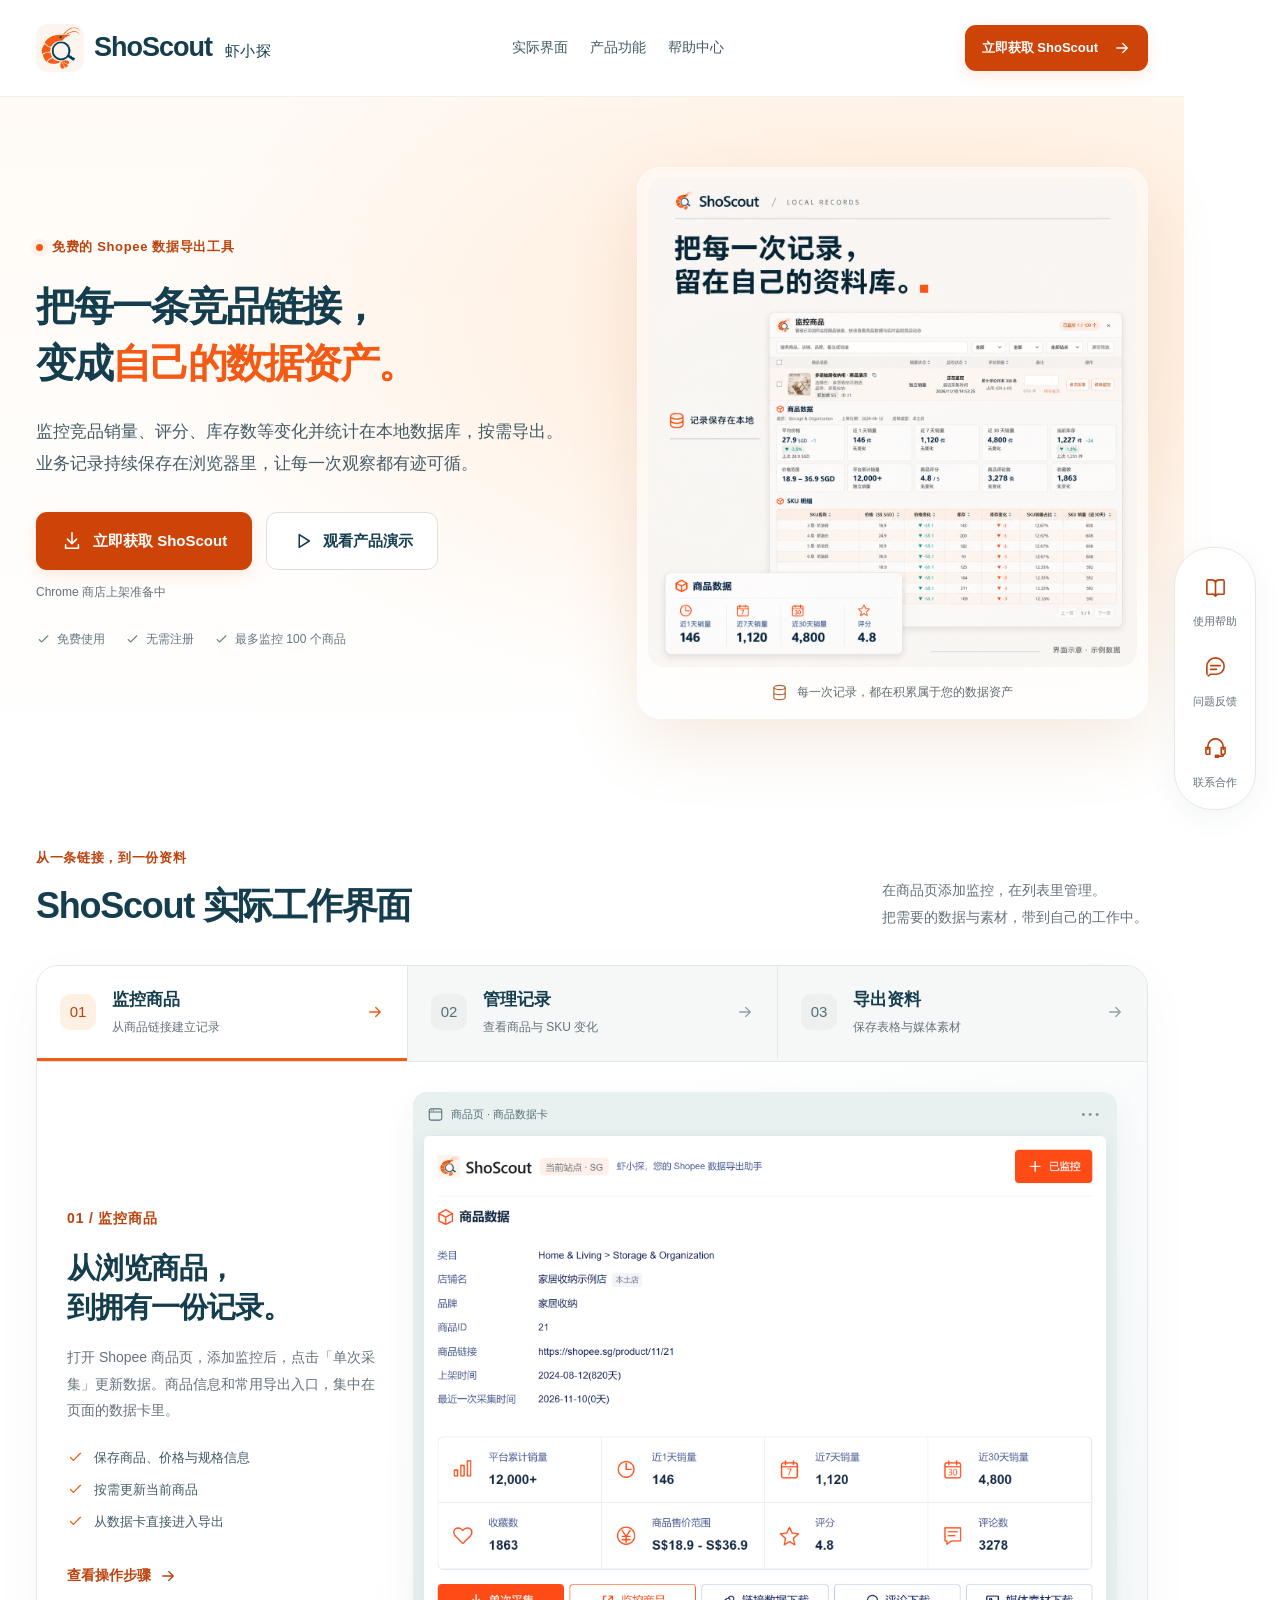
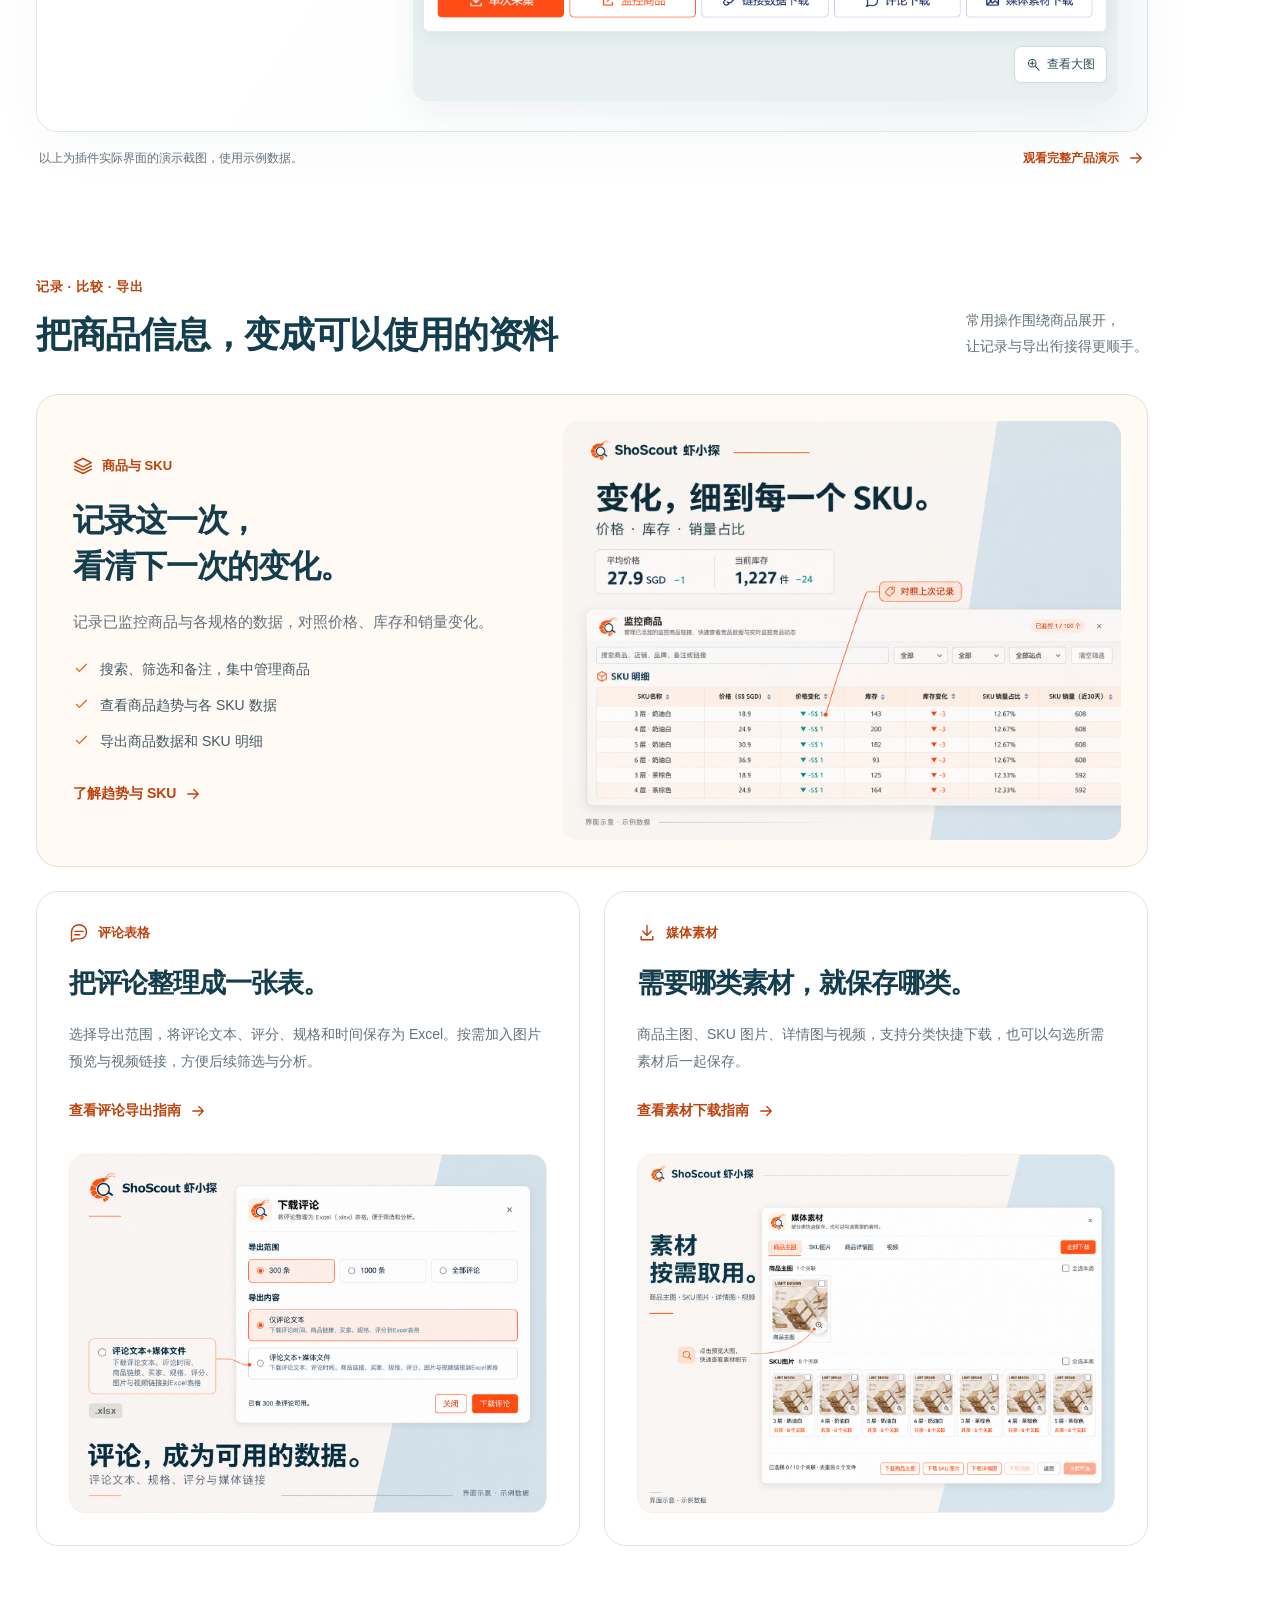
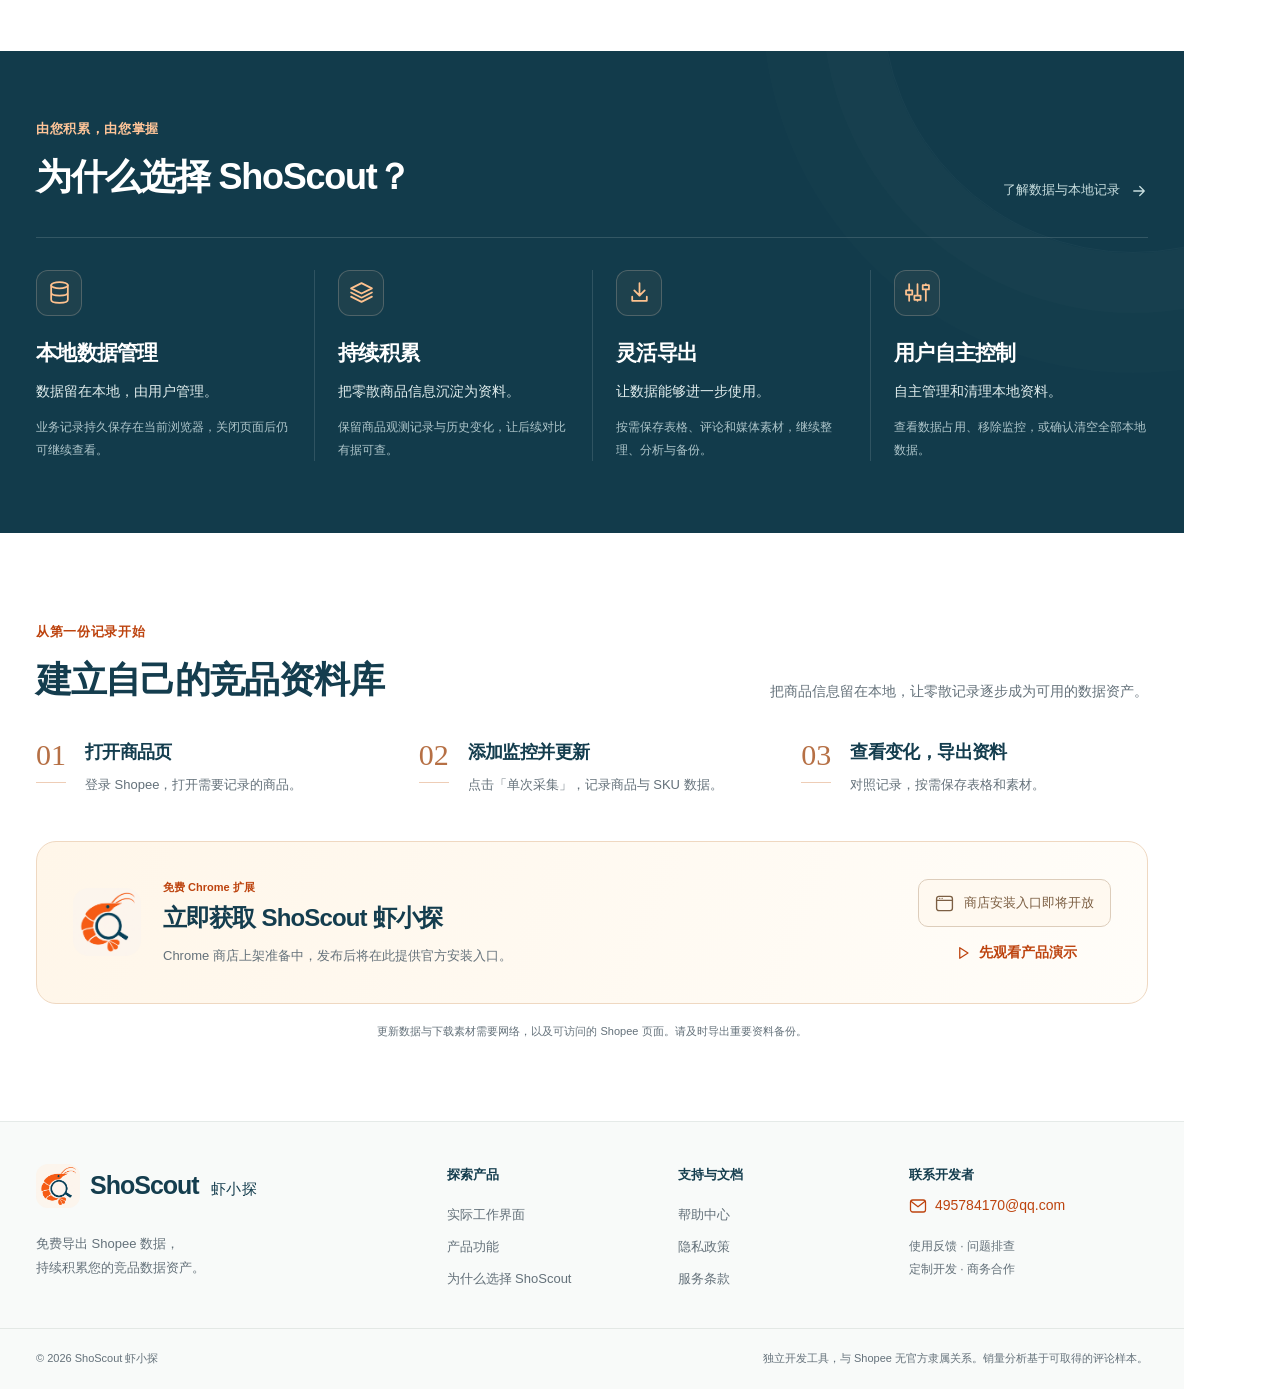
==== commit 4084298f: "Refine contact navigation and monitor screenshot presentation" ====
--- a/index.html
+++ b/index.html
@@ -7,8 +7,8 @@
   <meta name="theme-color" content="#fffaf4">
   <title>ShoScout 虾小探 · 免费的 Shopee 数据导出工具</title>
   <link rel="icon" href="assets/brand-logo.png">
-  <link rel="stylesheet" href="assets/site.css?v=f75bcb2efa1d">
-  <script src="assets/site.js?v=294a7d3f797f" defer></script>
+  <link rel="stylesheet" href="assets/site.css?v=0ed0acf418bf">
+  <script src="assets/site.js?v=353f4ccca30f" defer></script>
 </head>
 <body id="top">
 <a class="skip-link" href="#main">跳转到正文</a>
@@ -83,7 +83,7 @@
   </section>
 
   <section class="start-section container section-space" id="start">
-    <div class="section-heading"><div><p class="eyebrow">从第一份记录开始</p><h2>建立自己的竞品资料库</h2></div><p>手动更新当前商品，暂不支持批量操作和自动更新。</p></div>
+    <div class="section-heading"><div><p class="eyebrow">从第一份记录开始</p><h2>建立自己的竞品资料库</h2></div><p>把商品信息留在本地，让零散记录逐步成为可用的数据资产。</p></div>
     <ol class="steps"><li><span>01</span><div><h3>打开商品页</h3><p>登录 Shopee，打开需要记录的商品。</p></div></li><li><span>02</span><div><h3>添加监控并更新</h3><p>点击「单次采集」，记录商品与 SKU 数据。</p></div></li><li><span>03</span><div><h3>查看变化，导出资料</h3><p>对照记录，按需保存表格和素材。</p></div></li></ol>
     <div class="get-banner" id="availability">
       <div class="get-brand"><img src="assets/brand-logo.png" width="68" height="68" alt=""><div><span class="availability-tag">免费 Chrome 扩展</span><h3>立即获取 ShoScout 虾小探</h3><p>Chrome 商店上架准备中，发布后将在此提供官方安装入口。</p></div></div>
@@ -102,26 +102,34 @@
   <div class="container footer-bottom"><p>© 2026 ShoScout 虾小探</p><p>独立开发工具，与 Shopee 无官方隶属关系。销量分析基于可取得的评论样本。</p></div>
 </footer>
 
-<aside class="quick-nav" aria-label="快捷帮助与联系">
+<aside class="contact-dock" aria-label="快捷帮助与联系">
+ <nav class="quick-tools" aria-label="帮助与联系入口">
   <a class="quick-item" href="help.html" title="使用帮助"><svg class="icon " viewBox="0 0 24 24" fill="none" stroke="currentColor" stroke-width="1.7" stroke-linecap="round" stroke-linejoin="round" aria-hidden="true" focusable="false"><path d="M12 5v15M3 4h5a4 4 0 0 1 4 3 4 4 0 0 1 4-3h5v15h-5a4 4 0 0 0-4 2 4 4 0 0 0-4-2H3z"/></svg><span>使用帮助</span></a>
   <button class="quick-item" type="button" data-support="feedback" aria-expanded="false" aria-controls="feedback-panel"><svg class="icon " viewBox="0 0 24 24" fill="none" stroke="currentColor" stroke-width="1.7" stroke-linecap="round" stroke-linejoin="round" aria-hidden="true" focusable="false"><path d="M21 11a8 8 0 0 1-8 8H7l-4 3V11a9 9 0 0 1 18 0Z"/><path d="M7 10h10M7 14h6"/></svg><span>问题反馈</span></button>
   <button class="quick-item" type="button" data-support="contact" aria-expanded="false" aria-controls="cooperation-panel"><svg class="icon " viewBox="0 0 24 24" fill="none" stroke="currentColor" stroke-width="1.7" stroke-linecap="round" stroke-linejoin="round" aria-hidden="true" focusable="false"><path d="M4 13V10a8 8 0 0 1 16 0v3M4 11H2v7h4v-7Zm16 0h2v7h-4v-7ZM20 18v2h-6"/><path d="M12 19h3v2h-3z"/></svg><span>联系合作</span></button>
-  <a class="quick-item quick-top" href="#top" title="返回顶部"><svg class="icon " viewBox="0 0 24 24" fill="none" stroke="currentColor" stroke-width="1.7" stroke-linecap="round" stroke-linejoin="round" aria-hidden="true" focusable="false"><path d="M12 20V4m-6 6 6-6 6 6"/></svg><span>返回顶部</span></a>
+ </nav>
+  <a class="quick-top" aria-label="返回顶部" title="返回顶部" hidden href="#top"><svg class="icon " viewBox="0 0 24 24" fill="none" stroke="currentColor" stroke-width="1.7" stroke-linecap="round" stroke-linejoin="round" aria-hidden="true" focusable="false"><path d="M12 20V4m-6 6 6-6 6 6"/></svg></a>
 </aside>
 <section class="support-panel feedback-panel" id="feedback-panel" aria-labelledby="feedback-title" hidden>
-  <button type="button" class="icon-button support-close" data-close-support aria-label="关闭问题反馈"><svg class="icon" viewBox="0 0 24 24" fill="none" stroke="currentColor" stroke-width="1.7" stroke-linecap="round" stroke-linejoin="round" aria-hidden="true" focusable="false"><path d="m6 6 12 12M6 18 18 6"/></svg></button>
-  <span class="support-mark"><svg class="icon" viewBox="0 0 24 24" fill="none" stroke="currentColor" stroke-width="1.7" stroke-linecap="round" stroke-linejoin="round" aria-hidden="true" focusable="false"><rect x="2" y="4" width="20" height="16" rx="3"/><path d="m3 6 9 7 9-7"/></svg></span>
-  <h2 id="feedback-title" tabindex="-1" data-panel-focus>问题反馈</h2>
-  <p>遇到问题或有使用建议，请发邮件给开发者。</p>
-  <a class="feedback-email" href="mailto:495784170@qq.com?subject=ShoScout%20使用反馈"><span><small>开发者邮箱</small><strong>495784170@qq.com</strong></span><svg class="icon" viewBox="0 0 24 24" fill="none" stroke="currentColor" stroke-width="1.7" stroke-linecap="round" stroke-linejoin="round" aria-hidden="true" focusable="false"><path d="M5 12h14m-6-6 6 6-6 6"/></svg></a>
-  <p class="support-note">请附上商品链接、操作步骤和相关截图，方便定位问题。</p>
+  <header class="support-header">
+    <svg class="icon" viewBox="0 0 24 24" fill="none" stroke="currentColor" stroke-width="1.7" stroke-linecap="round" stroke-linejoin="round" aria-hidden="true" focusable="false"><rect x="2" y="4" width="20" height="16" rx="3"/><path d="m3 6 9 7 9-7"/></svg><h2 id="feedback-title" tabindex="-1" data-panel-focus>问题反馈</h2>
+    <button type="button" class="icon-button support-close" data-close-support aria-label="关闭问题反馈"><svg class="icon" viewBox="0 0 24 24" fill="none" stroke="currentColor" stroke-width="1.7" stroke-linecap="round" stroke-linejoin="round" aria-hidden="true" focusable="false"><path d="m6 6 12 12M6 18 18 6"/></svg></button>
+  </header>
+  <div class="support-body">
+    <p>遇到问题或有使用建议，欢迎联系开发者。</p>
+    <a class="feedback-email" href="mailto:495784170@qq.com?subject=ShoScout%20使用反馈"><span><small>发送邮件</small><strong>495784170@qq.com</strong></span><svg class="icon" viewBox="0 0 24 24" fill="none" stroke="currentColor" stroke-width="1.7" stroke-linecap="round" stroke-linejoin="round" aria-hidden="true" focusable="false"><path d="M5 12h14m-6-6 6 6-6 6"/></svg></a>
+    <p class="support-note">附上商品链接、操作步骤和截图，方便定位问题。</p>
+  </div>
 </section>
 <section class="support-panel cooperation-panel" id="cooperation-panel" aria-labelledby="cooperation-title" hidden>
-  <button type="button" class="icon-button support-close" data-close-support aria-label="关闭联系合作"><svg class="icon" viewBox="0 0 24 24" fill="none" stroke="currentColor" stroke-width="1.7" stroke-linecap="round" stroke-linejoin="round" aria-hidden="true" focusable="false"><path d="m6 6 12 12M6 18 18 6"/></svg></button>
-  <span class="support-mark"><svg class="icon" viewBox="0 0 24 24" fill="none" stroke="currentColor" stroke-width="1.7" stroke-linecap="round" stroke-linejoin="round" aria-hidden="true" focusable="false"><path d="M21 11a8 8 0 0 1-8 8H7l-4 3V11a9 9 0 0 1 18 0Z"/><path d="M7 10h10M7 14h6"/></svg></span>
-  <h2 id="cooperation-title" tabindex="-1" data-panel-focus>交流定制与合作</h2>
-  <p>添加开发者企业微信，交流定制需求、使用场景与商务合作。</p>
-  <figure class="cooperation-qr"><img src="assets/wechat-qr.png?v=4a38bab5df4a" width="487" height="487" alt="ShoScout 开发者企业微信二维码"><figcaption>使用微信扫描二维码</figcaption></figure>
+  <header class="support-header">
+    <h2 id="cooperation-title" tabindex="-1" data-panel-focus>扫码添加开发者</h2>
+    <button type="button" class="icon-button support-close" data-close-support aria-label="关闭联系合作"><svg class="icon" viewBox="0 0 24 24" fill="none" stroke="currentColor" stroke-width="1.7" stroke-linecap="round" stroke-linejoin="round" aria-hidden="true" focusable="false"><path d="m6 6 12 12M6 18 18 6"/></svg></button>
+  </header>
+  <div class="support-body">
+    <figure class="cooperation-qr"><img src="assets/wechat-qr.png?v=4a38bab5df4a" width="487" height="487" alt="ShoScout 开发者企业微信二维码"><figcaption>使用微信扫码，交流您的需求</figcaption></figure>
+    <p class="cooperation-topics">定制开发 <span aria-hidden="true">·</span> 商务合作</p>
+  </div>
 </section>
 <dialog class="image-dialog" aria-label="查看产品界面大图">
   <div class="dialog-toolbar"><span id="image-caption"></span><button type="button" class="icon-button" data-close-image aria-label="关闭大图"><svg class="icon " viewBox="0 0 24 24" fill="none" stroke="currentColor" stroke-width="1.7" stroke-linecap="round" stroke-linejoin="round" aria-hidden="true" focusable="false"><path d="m6 6 12 12M6 18 18 6"/></svg></button></div>
--- a/assets/site.css
+++ b/assets/site.css
@@ -7,12 +7,12 @@
 .why-section{margin-top:85px;padding-block:67px 72px;background:var(--navy);color:#fff;position:relative;overflow:hidden}.why-section:before{content:"";position:absolute;width:500px;height:500px;border:1px solid #ffffff08;border-radius:50%;right:-200px;top:-300px;box-shadow:0 0 0 60px #ffffff03,0 0 0 120px #ffffff02;pointer-events:none}.why-section .eyebrow{color:#ffc599}.why-section .section-heading{margin-bottom:35px}.light-link{display:inline-flex;gap:10px;align-items:center;color:#c8dedf;font-size:13px;white-space:nowrap}.light-link .icon{width:18px}.why-grid{display:grid;grid-template-columns:repeat(4,minmax(0,1fr));border-top:1px solid #ffffff24;padding-top:32px}.why-grid article{padding:0 30px}.why-grid article:first-child{padding-left:0}.why-grid article:last-child{padding-right:0}.why-grid article+article{border-left:1px solid #ffffff20}.why-icon{display:grid;place-items:center;width:46px;height:46px;border-radius:12px;border:1px solid #ffe0c638;background:#ffb47b0d;color:#ffc28f;margin-bottom:23px}.why-icon .icon{width:25px;height:25px}.why-grid h3{font-size:21px;font-weight:600;margin-bottom:13px}.why-grid p{font-size:14px;color:#e2eeee;margin-bottom:12px}.why-grid article>span:last-child{display:block;color:#aec5ca;font-size:12px;line-height:1.9}
 .start-section{padding-bottom:80px}.steps{display:grid;grid-template-columns:repeat(3,1fr);list-style:none;gap:36px;margin-block:35px 44px}.steps li{display:flex;align-items:flex-start;gap:19px}.steps li>span{font-size:30px;line-height:1;font-family:Georgia,serif;color:#b67045;border-bottom:1px solid #eecdb6;padding-bottom:12px}.steps h3{font-size:18px;margin-bottom:9px}.steps p{font-size:13px;color:var(--muted);line-height:1.8}.get-banner{border:1px solid #efd8c1;background:linear-gradient(110deg,#fff6e9,#fffdf9);border-radius:20px;padding:36px;display:flex;justify-content:space-between;gap:30px;align-items:center}.get-brand{display:flex;align-items:center;gap:22px}.get-brand img{border-radius:16px;flex:none}.availability-tag{font-size:11px;color:var(--orange-dark);font-weight:650;display:block;margin-bottom:6px}.get-brand h3{font-size:24px;margin-bottom:10px}.get-brand p{font-size:13px;color:var(--muted);max-width:540px}.get-actions{display:flex;flex-direction:column;align-items:center;gap:14px;flex:none}.release-status{display:inline-flex;gap:10px;align-items:center;border:1px solid #ddcdbb;border-radius:10px;padding:12px 16px;color:#7c5f43;font-size:13px;background:#fff9f0}.release-status .icon{width:19px;height:19px}.connection-note{text-align:center;font-size:11px;color:var(--muted);margin-top:18px}
 .site-footer{background:#f8faf9;border-top:1px solid #e5eae8}.footer-top{display:grid;grid-template-columns:1.55fr .8fr .8fr 1fr;gap:40px;padding-block:42px 38px}.footer-top nav{display:flex;align-items:flex-start;flex-direction:column;gap:10px;font-size:13px;color:var(--muted)}.footer-top strong{display:block;font-size:13px;color:var(--ink);font-weight:650;margin-bottom:8px}.footer-brand .site-brand{font-size:25px}.footer-brand .site-brand img{width:44px;height:44px}.footer-brand>p{font-size:13px;color:var(--muted);margin-top:16px;line-height:1.9}.footer-contact>a{display:inline-flex;align-items:center;gap:8px;color:var(--orange-dark);font-size:14px;white-space:nowrap}.footer-contact .icon{width:18px;height:18px}.footer-contact p{font-size:12px;color:var(--muted);margin-top:12px;line-height:1.9}.footer-bottom{border-top:1px solid #e3e8e5;display:flex;gap:24px;justify-content:space-between;padding-block:20px;font-size:11px;color:var(--muted)}.footer-bottom p{line-height:1.8}
-.quick-nav{position:fixed;right:18px;top:50%;transform:translateY(-50%);z-index:40;width:76px;display:flex;flex-direction:column;padding:10px 6px;border:1px solid #eee0d3;background:#fffffff5;box-shadow:0 8px 35px #173b4b0b;border-radius:20px}.quick-item{border:0;background:transparent;display:flex;flex-direction:column;align-items:center;gap:7px;padding:13px 2px;color:var(--muted);border-radius:12px;font-size:10px;line-height:1.4}.quick-item>.icon{width:25px;height:25px;stroke-width:1.6}.quick-item:hover,.quick-item[aria-expanded="true"]{color:var(--orange-dark);background:#fff2e7;text-decoration:none}.quick-nav>.quick-item:first-child{color:var(--orange-dark)}.quick-top{border-top:1px solid #eee9e3;border-radius:0 0 12px 12px;margin-top:5px;padding-top:17px}.support-panel{position:fixed;z-index:45;top:50%;right:109px;transform:translateY(-50%);width:350px;padding:28px;border:1px solid #e8d7c6;border-radius:19px;background:#fff;box-shadow:0 20px 60px #173b4b26;max-height:calc(100dvh - 40px);overflow-y:auto}.icon-button{display:grid;place-items:center;width:34px;height:34px;border-radius:8px;border:0;background:transparent;color:#60757e}.icon-button:hover{background:#f5f4f1;color:var(--ink)}.icon-button .icon{width:20px;height:20px}.support-close{position:absolute;top:12px;right:12px}.support-mark{display:grid;place-items:center;width:44px;height:44px;border-radius:12px;background:#fff0e5;color:var(--orange-dark);margin-bottom:20px}.support-panel h2{font-size:23px;line-height:1.45;margin-bottom:14px}.support-panel>p{font-size:13px;color:var(--muted);line-height:1.9;margin-bottom:20px}.support-action{display:flex;align-items:center;gap:11px;padding:15px 0;border-top:1px solid var(--line)}.support-action>.icon:first-child{width:20px;color:var(--orange-dark)}.support-action>.icon:last-child{margin-left:auto;width:17px}.support-action strong{display:block;font-size:13px;font-weight:650}.support-action small{display:block;font-size:11px;color:var(--muted);margin-top:4px}.support-action:hover{text-decoration:none;color:var(--orange-dark)}.support-footer{display:inline-flex;align-items:center;gap:8px;font-size:11px;color:var(--muted);margin-top:14px}.support-footer .icon{width:15px;height:15px}
+.icon-button{display:grid;place-items:center;width:34px;height:34px;border-radius:8px;border:0;background:transparent;color:#60757e}.icon-button:hover{background:#f5f4f1;color:var(--ink)}.icon-button .icon{width:20px;height:20px}
 .image-dialog{border:1px solid #dedede;border-radius:15px;padding:18px;max-width:min(1880px,94vw);max-height:94dvh;background:#f7f7f7;box-shadow:0 20px 100px #0004}.image-dialog::backdrop{background:rgba(40,40,40,.58);backdrop-filter:blur(6px)}.dialog-toolbar{display:flex;align-items:center;justify-content:space-between;gap:20px;font-size:13px;margin-bottom:12px}.image-dialog>img{display:block;margin:auto;max-height:calc(94dvh - 90px);max-width:100%;object-fit:contain;border-radius:7px}
 @media(min-width:1101px) and (max-width:1650px){body{padding-right:96px}.container{padding-inline:36px}.hero{gap:38px}.hero h1{font-size:clamp(36px,3.1vw,49px)}.site-nav nav{gap:22px}.workflow-panel{padding:30px;gap:26px}.workflow-tabs button{padding:20px 23px}.feature-copy{padding:36px}.feature-card .feature-copy{padding:30px 32px 8px}.why-grid article{padding-inline:23px}}
-@media(max-width:1100px){.container{padding-inline:30px}.site-nav{min-height:86px;gap:18px}.site-nav nav{gap:18px}.site-brand{font-size:24px}.site-brand small{font-size:13px}.site-brand img{width:42px;height:42px}.nav-action{font-size:12px;padding:10px 12px}.hero{gap:30px;padding-block:42px 60px}.hero h1{font-size:38px}.hero .lead{font-size:15px}.desktop-only{display:none}.hero-visual{max-width:460px}.actions{gap:10px}.button{font-size:14px;padding:13px 17px}.hero-facts{gap:12px;font-size:11px}.section-heading h2{font-size:30px}.section-heading>p{font-size:13px}.workflow-panel{padding:25px;gap:23px;grid-template-columns:.8fr 1.4fr}.workflow-copy h3{font-size:25px}.workflow-tabs button{padding:18px 20px;gap:12px}.workflow-tabs strong{font-size:15px}.workflow-tabs small{font-size:10px}.workflow-tabs button>.icon{display:none}.workflow-copy .check-list li{font-size:12px}.feature-copy{padding:30px}.feature-copy h3{font-size:27px}.feature-copy>p{font-size:14px}.feature-card .feature-copy{padding:28px 28px 4px}.feature-card .feature-copy h3{font-size:23px}.feature-image,.feature-card .feature-image{padding:22px}.why-grid{grid-template-columns:1fr 1fr;gap:30px}.why-grid article,.why-grid article:first-child,.why-grid article:last-child{padding:0 24px}.why-grid article:nth-child(odd){border:0;padding-left:0}.footer-top{gap:25px;grid-template-columns:1.3fr 1fr 1fr}.footer-contact{grid-column:1/-1;border-top:1px solid var(--line);padding-top:22px;display:flex;align-items:center;gap:24px}.footer-contact strong{margin:0}.footer-contact p{margin:0;font-size:11px}.get-brand h3{font-size:21px}.get-banner{padding:28px;gap:20px}.get-brand{gap:16px}.get-brand img{width:54px;height:54px}.steps{gap:24px}.steps h3{font-size:16px}.steps li{gap:12px}body{padding-bottom:84px}.quick-nav{top:auto;bottom:10px;left:50%;right:auto;transform:translateX(-50%);width:min(420px,calc(100% - 32px));display:grid;grid-template-columns:repeat(4,1fr);padding:6px;border-radius:18px;box-shadow:0 5px 30px #173b4b17}.quick-item{gap:4px;padding:7px 2px;font-size:10px}.quick-item>.icon{width:23px;height:23px}.quick-top{border:0;border-left:1px solid #eee9e3;margin:0;padding-top:7px;border-radius:0 12px 12px 0}.support-panel{top:auto;bottom:90px;right:20px;transform:none;max-height:calc(100dvh - 110px)}}
+@media(max-width:1100px){.container{padding-inline:30px}.site-nav{min-height:86px;gap:18px}.site-nav nav{gap:18px}.site-brand{font-size:24px}.site-brand small{font-size:13px}.site-brand img{width:42px;height:42px}.nav-action{font-size:12px;padding:10px 12px}.hero{gap:30px;padding-block:42px 60px}.hero h1{font-size:38px}.hero .lead{font-size:15px}.desktop-only{display:none}.hero-visual{max-width:460px}.actions{gap:10px}.button{font-size:14px;padding:13px 17px}.hero-facts{gap:12px;font-size:11px}.section-heading h2{font-size:30px}.section-heading>p{font-size:13px}.workflow-panel{padding:25px;gap:23px;grid-template-columns:.8fr 1.4fr}.workflow-copy h3{font-size:25px}.workflow-tabs button{padding:18px 20px;gap:12px}.workflow-tabs strong{font-size:15px}.workflow-tabs small{font-size:10px}.workflow-tabs button>.icon{display:none}.workflow-copy .check-list li{font-size:12px}.feature-copy{padding:30px}.feature-copy h3{font-size:27px}.feature-copy>p{font-size:14px}.feature-card .feature-copy{padding:28px 28px 4px}.feature-card .feature-copy h3{font-size:23px}.feature-image,.feature-card .feature-image{padding:22px}.why-grid{grid-template-columns:1fr 1fr;gap:30px}.why-grid article,.why-grid article:first-child,.why-grid article:last-child{padding:0 24px}.why-grid article:nth-child(odd){border:0;padding-left:0}.footer-top{gap:25px;grid-template-columns:1.3fr 1fr 1fr}.footer-contact{grid-column:1/-1;border-top:1px solid var(--line);padding-top:22px;display:flex;align-items:center;gap:24px}.footer-contact strong{margin:0}.footer-contact p{margin:0;font-size:11px}.get-brand h3{font-size:21px}.get-banner{padding:28px;gap:20px}.get-brand{gap:16px}.get-brand img{width:54px;height:54px}.steps{gap:24px}.steps h3{font-size:16px}.steps li{gap:12px}}
 @media(max-width:800px){.site-nav{flex-wrap:wrap;padding-block:17px;gap:16px}.site-nav nav{order:3;width:100%;gap:25px;font-size:13px;padding-top:6px}.hero{grid-template-columns:1fr;gap:25px;padding-block:32px 50px}.hero-copy{padding:0}.hero h1{font-size:clamp(32px,5.8vw,44px)}.hero-visual{width:min(100%,480px);justify-self:center}.hero .lead{max-width:600px}.hero-facts{margin-top:20px;gap:18px}.hero-visual{padding:8px;border-radius:18px}.visual-caption{font-size:11px;padding-top:11px}.section-space{padding-top:60px}.showcase-section{padding-top:26px}.section-heading{display:block;margin-bottom:25px}.section-heading h2{font-size:28px}.section-heading>p{margin-top:14px}.section-heading>p br{display:none}.section-heading .eyebrow{font-size:12px;margin-bottom:10px}.workflow-tabs button{padding:16px 12px;gap:9px}.workflow-tabs button>.tab-step{width:29px;height:29px;border-radius:8px;font-size:12px}.workflow-tabs strong{font-size:13px}.workflow-tabs small{display:none}.workflow-panel{grid-template-columns:1fr;gap:24px;padding:25px}.workflow-copy{max-width:none}.step-tag{display:none}.workflow-copy h3{font-size:25px;margin-bottom:12px}.workflow-copy h3 br{display:none}.workflow-copy p{margin-bottom:16px}.workflow-copy .check-list{gap:6px;margin-bottom:16px}.workflow-copy .check-list li{font-size:12px}.screen-stage{padding:8px}.capture-stage .screenshot-button img{max-width:570px}.screen-toolbar{font-size:10px}.showcase-caption{align-items:flex-start}.showcase-caption p{font-size:11px;max-width:65%}.showcase-caption .text-link{font-size:11px;white-space:nowrap}.feature-wide{grid-template-columns:1fr}.feature-copy{padding:28px}.feature-copy h3{font-size:28px}.feature-image{padding:0 24px 25px}.feature-wide .feature-image{max-width:600px;justify-self:center}.feature-pair{gap:18px}.feature-card .feature-copy{padding:25px 24px 0}.feature-card .feature-copy h3{font-size:22px}.feature-card .feature-copy>p{font-size:13px}.feature-card .feature-image{padding:20px}.why-section{margin-top:52px;padding-block:48px}.why-section .light-link{margin-top:18px}.why-grid article,.why-grid article:first-child,.why-grid article:last-child{padding-right:10px}.why-grid h3{font-size:20px}.why-grid p{font-size:13px}.get-banner{align-items:flex-start;flex-direction:column;gap:25px}.get-actions{align-items:flex-start;flex-direction:row;flex-wrap:wrap;gap:20px}.steps{gap:20px}.steps li{flex-direction:column}.steps li>span{font-size:25px}.footer-top{gap:30px;grid-template-columns:1fr 1fr}.footer-brand{grid-column:1/-1}.footer-contact{flex-wrap:wrap;gap:10px 25px}.footer-contact p{width:100%}.footer-contact p br{display:none}.footer-bottom{flex-direction:column;gap:7px}.start-section{padding-bottom:50px}}
-@media(max-width:520px){.container{padding-inline:20px}.site-brand{font-size:22px;gap:7px}.site-brand small{font-size:12px;margin-left:3px}.site-brand img{width:35px;height:35px;border-radius:8px}.nav-action{font-size:11px;padding:9px 10px;gap:6px}.nav-action .icon{display:none}.site-nav{gap:11px}.site-nav nav{gap:24px}.hero h1{font-size:32px;letter-spacing:-.045em}.hero .lead{font-size:14px;line-height:1.9}.eyebrow{font-size:11px}.actions{gap:10px;margin-top:25px}.actions .button{font-size:13px;padding:12px 15px;gap:8px}.actions .icon{width:18px;height:18px}.hero-facts{gap:9px;font-size:10px}.release-note{font-size:11px}.section-heading h2{font-size:26px}.section-heading>p{font-size:13px}.workflow-tabs button{padding:14px 6px;justify-content:center;gap:5px}.workflow-tabs button>.tab-step{width:24px;height:27px;font-size:11px}.workflow-tabs strong{font-size:12px}.workflow-panel{padding:21px 16px}.workflow-copy h3{font-size:23px}.workflow-copy p{font-size:13px}.showcase-shell{border-radius:16px}.showcase-caption{flex-direction:column;gap:8px}.showcase-caption p{max-width:none}.screen-toolbar{font-size:9px}.screen-toolbar .icon{width:13px}.enlarge-hint{font-size:11px;padding:6px 9px}.export-screens{grid-template-columns:1fr;padding:8px;gap:17px}.export-screens .screenshot-button img{max-height:360px}.feature-pair{grid-template-columns:1fr}.feature-wide,.feature-card{border-radius:17px}.feature-copy{padding:25px}.feature-copy h3{font-size:26px}.feature-copy>p{font-size:13px}.feature-card .feature-copy h3{font-size:24px}.why-grid{gap:28px 16px}.why-grid article,.why-grid article:first-child,.why-grid article:last-child{padding:0;border:0}.why-icon{margin-bottom:16px;width:40px;height:40px}.why-grid h3{font-size:18px}.why-grid p{font-size:12px}.why-grid article>span:last-child{font-size:11px}.steps{grid-template-columns:1fr;gap:23px;margin-block:25px 32px}.steps li{flex-direction:row;gap:18px}.steps h3{font-size:17px}.get-banner{padding:23px;border-radius:16px}.get-brand{align-items:flex-start;gap:14px}.get-brand img{width:42px;height:42px;border-radius:10px}.get-brand h3{font-size:20px}.get-brand p{font-size:12px}.get-actions{flex-direction:column;gap:14px}.connection-note{line-height:1.9;text-align:left}.footer-top{padding-block:32px;gap:26px}.footer-contact>a{font-size:14px}.footer-contact strong{width:100%}.support-panel{left:16px;right:16px;width:auto;bottom:90px;padding:25px;max-height:calc(100dvh - 110px)}.image-dialog{padding:10px;max-width:96vw;max-height:96dvh;border-radius:10px}.dialog-toolbar{font-size:11px;gap:10px}.image-dialog>img{max-height:calc(96dvh - 80px)}}
+@media(max-width:520px){.container{padding-inline:20px}.site-brand{font-size:22px;gap:7px}.site-brand small{font-size:12px;margin-left:3px}.site-brand img{width:35px;height:35px;border-radius:8px}.nav-action{font-size:11px;padding:9px 10px;gap:6px}.nav-action .icon{display:none}.site-nav{gap:11px}.site-nav nav{gap:24px}.hero h1{font-size:32px;letter-spacing:-.045em}.hero .lead{font-size:14px;line-height:1.9}.eyebrow{font-size:11px}.actions{gap:10px;margin-top:25px}.actions .button{font-size:13px;padding:12px 15px;gap:8px}.actions .icon{width:18px;height:18px}.hero-facts{gap:9px;font-size:10px}.release-note{font-size:11px}.section-heading h2{font-size:26px}.section-heading>p{font-size:13px}.workflow-tabs button{padding:14px 6px;justify-content:center;gap:5px}.workflow-tabs button>.tab-step{width:24px;height:27px;font-size:11px}.workflow-tabs strong{font-size:12px}.workflow-panel{padding:21px 16px}.workflow-copy h3{font-size:23px}.workflow-copy p{font-size:13px}.showcase-shell{border-radius:16px}.showcase-caption{flex-direction:column;gap:8px}.showcase-caption p{max-width:none}.screen-toolbar{font-size:9px}.screen-toolbar .icon{width:13px}.enlarge-hint{font-size:11px;padding:6px 9px}.export-screens{grid-template-columns:1fr;padding:8px;gap:17px}.export-screens .screenshot-button img{max-height:360px}.feature-pair{grid-template-columns:1fr}.feature-wide,.feature-card{border-radius:17px}.feature-copy{padding:25px}.feature-copy h3{font-size:26px}.feature-copy>p{font-size:13px}.feature-card .feature-copy h3{font-size:24px}.why-grid{gap:28px 16px}.why-grid article,.why-grid article:first-child,.why-grid article:last-child{padding:0;border:0}.why-icon{margin-bottom:16px;width:40px;height:40px}.why-grid h3{font-size:18px}.why-grid p{font-size:12px}.why-grid article>span:last-child{font-size:11px}.steps{grid-template-columns:1fr;gap:23px;margin-block:25px 32px}.steps li{flex-direction:row;gap:18px}.steps h3{font-size:17px}.get-banner{padding:23px;border-radius:16px}.get-brand{align-items:flex-start;gap:14px}.get-brand img{width:42px;height:42px;border-radius:10px}.get-brand h3{font-size:20px}.get-brand p{font-size:12px}.get-actions{flex-direction:column;gap:14px}.connection-note{line-height:1.9;text-align:left}.footer-top{padding-block:32px;gap:26px}.footer-contact>a{font-size:14px}.footer-contact strong{width:100%}.image-dialog{padding:10px;max-width:96vw;max-height:96dvh;border-radius:10px}.dialog-toolbar{font-size:11px;gap:10px}.image-dialog>img{max-height:calc(96dvh - 80px)}}
 @media(max-width:360px){.container{padding-inline:16px}.hero h1{font-size:28px}.hero-facts{gap:7px}.actions .button{font-size:12px;padding:11px 12px}.site-brand{font-size:20px}.site-brand small{font-size:11px}.site-brand img{width:31px;height:31px}.nav-action{font-size:10px}.workflow-tabs strong{font-size:11px}.workflow-tabs button>.tab-step{width:20px}.why-grid h3{font-size:16px}.get-brand{gap:10px}.get-brand h3{font-size:18px}}
 /* Keep the type and real-component previews readable on 2K desktop displays. */
 @media(min-width:1800px){
@@ -20,22 +20,210 @@
  .hero{gap:90px;padding-block:72px 88px}.hero h1{font-size:60px}.hero .lead{font-size:20px}.hero-visual{max-width:650px}.eyebrow{font-size:16px}.button{font-size:18px;padding:17px 27px}.text-link{font-size:17px}.release-note,.hero-facts,.visual-caption{font-size:15px}.hero-facts{gap:25px}.hero-facts .icon{width:19px;height:19px}
  .section-space{padding-top:100px}.showcase-section{padding-top:55px}.section-heading h2{font-size:43px}.section-heading>p{font-size:17px}.section-heading{margin-bottom:40px}.workflow-tabs button{padding:26px 32px;gap:20px}.workflow-tabs strong{font-size:21px}.workflow-tabs small{font-size:15px}.workflow-tabs button>.tab-step{width:44px;height:44px;font-size:18px}.workflow-panel{grid-template-columns:minmax(340px,.7fr) minmax(0,1.7fr);gap:48px;padding:46px}.workflow-copy{max-width:410px}.step-tag{font-size:17px;margin-bottom:22px}.workflow-copy h3{font-size:35px}.workflow-copy p{font-size:17px}.workflow-copy .check-list li{font-size:16px}.workflow-copy .check-list{gap:13px}.screen-stage{padding:16px}.screen-toolbar{font-size:14px;padding-bottom:16px}.screen-toolbar .icon{width:18px;height:18px}.screenshot-button{gap:16px}.capture-stage .screenshot-button img{max-width:980px;max-height:740px}.screenshot-button img{max-height:740px}.export-screens .screenshot-button img{max-height:640px}.enlarge-hint{font-size:15px;min-height:42px;padding:8px 14px}.enlarge-hint .icon{width:18px;height:18px}.showcase-caption p,.showcase-caption .text-link{font-size:15px}
  .feature-copy{padding:56px}.feature-label{font-size:16px}.feature-copy h3{font-size:38px}.feature-copy>p{font-size:18px;max-width:610px}.check-list li{font-size:17px}.feature-card .feature-copy h3{font-size:33px}.feature-card .feature-copy>p{font-size:17px}.feature-card .feature-copy{padding:42px 46px 8px}.feature-image{padding:32px}.light-link{font-size:16px}.why-grid h3{font-size:25px}.why-grid p{font-size:17px}.why-grid article>span:last-child{font-size:15px}.steps h3{font-size:22px}.steps p{font-size:16px}.get-brand h3{font-size:29px}.get-brand p{font-size:16px;max-width:710px}.availability-tag,.connection-note{font-size:14px}.release-status{font-size:16px}
- .footer-top nav,.footer-top strong,.footer-brand>p{font-size:16px}.footer-contact>a{font-size:18px}.footer-contact p{font-size:15px}.footer-bottom{font-size:14px}.quick-nav{width:90px;right:24px;padding:12px 7px}.quick-item{font-size:12px;padding:15px 2px;gap:9px}.quick-item>.icon{width:28px;height:28px}.support-panel{right:134px;width:390px}.support-panel h2{font-size:26px}.support-panel>p,.support-action strong{font-size:16px}.support-action small,.support-footer{font-size:14px}.dialog-toolbar{font-size:16px}
+ .footer-top nav,.footer-top strong,.footer-brand>p{font-size:16px}.footer-contact>a{font-size:18px}.footer-contact p{font-size:15px}.footer-bottom{font-size:14px}.dialog-toolbar{font-size:16px}
 }
 /* Reserve the fixed toolbar lane at intermediate desktop widths. */
 @media(min-width:1651px) and (max-width:2100px){body{padding-right:128px}}
 @media(prefers-reduced-motion:reduce){html{scroll-behavior:auto}*,*:before,*:after{transition:none!important}}
 
-/* Independent feedback and cooperation entry points. */
-.feedback-email{display:flex;align-items:center;justify-content:space-between;gap:14px;padding:18px 0;border-block:1px solid var(--line);color:#1760a5}
-.feedback-email small{display:block;color:var(--muted);font-size:12px;margin-bottom:7px}
-.feedback-email strong{font-size:20px;font-weight:600;letter-spacing:-.02em}
-.feedback-email>.icon{width:20px;flex:none}
-.feedback-email:hover{color:#0f467b;text-decoration:none}
-.support-panel>.support-note{font-size:12px;margin:18px 0 0;line-height:1.8}
-.cooperation-panel>p{margin-bottom:18px}
-.cooperation-qr{margin:0;text-align:center}
-.cooperation-qr img{display:block;width:min(100%,248px);height:auto;margin:0 auto}
-.cooperation-qr figcaption{font-size:13px;color:var(--muted);margin-top:12px}
-@media(min-width:1800px){.feedback-email small,.support-panel>.support-note,.cooperation-qr figcaption{font-size:14px}.feedback-email strong{font-size:23px}}
-@media(max-width:520px){.feedback-email strong{font-size:19px}.cooperation-qr img{width:min(100%,220px)}}
+/* The monitor screenshot follows its native aspect ratio. */
+#panel-manage .screenshot-button img {
+  width: auto;
+  max-width: 100%;
+  height: auto;
+  align-self: center;
+  background: transparent;
+}
+
+.contact-dock {
+  position: fixed;
+  right: 24px;
+  bottom: 90px;
+  z-index: 40;
+  display: flex;
+  flex-direction: column;
+  align-items: center;
+  gap: 12px;
+  width: 82px;
+}
+.quick-tools {
+  width: 100%;
+  padding: 10px 7px;
+  display: flex;
+  flex-direction: column;
+  border: 1px solid #ece6df;
+  border-radius: 38px;
+  background: #fff;
+  box-shadow: 0 8px 30px #16394a0d;
+}
+.quick-item {
+  border: 0;
+  background: transparent;
+  display: flex;
+  flex-direction: column;
+  align-items: center;
+  gap: 5px;
+  padding: 9px 0;
+  color: var(--muted);
+  font-size: 11px;
+  line-height: 1.5;
+  border-radius: 20px;
+  text-decoration: none;
+}
+.quick-item > .icon {
+  box-sizing: content-box;
+  width: 23px;
+  height: 23px;
+  padding: 9px;
+  border-radius: 50%;
+  color: var(--orange-dark);
+  transition: background-color 150ms ease, color 150ms ease;
+}
+.quick-item:hover,
+.quick-item[aria-expanded="true"] {
+  color: var(--ink);
+  text-decoration: none;
+}
+.quick-item:hover > .icon,
+.quick-item[aria-expanded="true"] > .icon {
+  color: #fff;
+  background: var(--orange-dark);
+}
+.quick-top {
+  position: absolute;
+  top: calc(100% + 12px);
+  left: 50%;
+  transform: translateX(-50%);
+  display: grid;
+  place-items: center;
+  width: 50px;
+  height: 50px;
+  border: 1px solid #e6e0d9;
+  border-radius: 50%;
+  color: #60757e;
+  background: #fff;
+  box-shadow: 0 5px 20px #16394a0b;
+}
+.quick-top .icon { width: 22px; height: 22px; }
+.quick-top:hover { color: var(--orange-dark); border-color: #ffc8ac; }
+.support-panel {
+  position: fixed;
+  z-index: 45;
+  width: 304px;
+  display: flex;
+  flex-direction: column;
+  max-height: calc(100dvh - 24px);
+  border: 1px solid #e7e1da;
+  border-radius: 14px;
+  background: #fff;
+  box-shadow: 0 14px 42px #1a303a24;
+  animation: contact-reveal 150ms ease-out;
+}
+.support-panel::after {
+  content: "";
+  position: absolute;
+  right: -7px;
+  top: var(--support-arrow-y, 50%);
+  width: 12px;
+  height: 12px;
+  border-top: 1px solid #e7e1da;
+  border-right: 1px solid #e7e1da;
+  background: #fff;
+  transform: translateY(-50%) rotate(45deg);
+}
+.support-header {
+  display: flex;
+  align-items: center;
+  gap: 9px;
+  min-height: 56px;
+  padding: 12px 14px 12px 20px;
+  border-bottom: 1px solid #eee8e1;
+  border-radius: 13px 13px 0 0;
+  background: #fffaf6;
+  flex: none;
+}
+.support-header > .icon { width: 20px; height: 20px; color: var(--orange-dark); }
+.support-header h2 { font-size: 17px; line-height: 1.5; margin: 0; }
+.support-header .support-close { margin-left: auto; flex: none; width: 30px; height: 30px; }
+.support-body { padding: 20px; min-height: 0; overflow-y: auto; }
+.support-body > p { font-size: 14px; line-height: 1.8; color: var(--muted); margin: 0 0 18px; }
+.feedback-email {
+  display: flex;
+  align-items: center;
+  justify-content: space-between;
+  gap: 10px;
+  padding: 15px 0;
+  border-block: 1px solid #ece8e2;
+  color: #1760a5;
+}
+.feedback-email small { display: block; margin-bottom: 6px; font-size: 12px; color: var(--muted); }
+.feedback-email strong { font-size: 19px; font-weight: 600; }
+.feedback-email > .icon { width: 18px; height: 18px; flex: none; }
+.feedback-email:hover { color: #0f467b; text-decoration: none; }
+.support-body > .support-note { font-size: 12px; margin: 16px 0 0; }
+.cooperation-panel { width: 284px; }
+.cooperation-panel .support-header { color: #fff; border: 0; background: var(--orange-dark); }
+.cooperation-panel .support-header h2 { color: inherit; font-size: 16px; }
+.cooperation-panel .support-close { color: #fff; }
+.cooperation-panel .support-close:hover { background: #ffffff26; }
+.cooperation-qr { margin: 0; text-align: center; }
+.cooperation-qr img { display: block; width: min(100%, 236px); height: auto; margin: 0 auto; }
+.cooperation-qr figcaption { color: var(--muted); font-size: 12px; line-height: 1.7; margin-top: 10px; }
+.support-body > .cooperation-topics { margin: 8px 0 0; text-align: center; font-size: 13px; color: var(--ink); }
+.cooperation-topics span { color: #9aabae; padding-inline: 8px; }
+@keyframes contact-reveal {
+  from { opacity: 0; transform: translateX(5px); }
+  to { opacity: 1; transform: translateX(0); }
+}
+@media (min-width: 1800px) {
+  .contact-dock { width: 90px; }
+  .quick-item { font-size: 12px; padding-block: 11px; }
+  .quick-item > .icon { width: 26px; height: 26px; padding: 10px; }
+  .support-panel { width: 328px; }
+  .support-header h2 { font-size: 18px; }
+  .support-body { padding: 22px; }
+  .feedback-email strong { font-size: 22px; }
+  .cooperation-panel { width: 304px; }
+  .cooperation-panel .support-header h2 { font-size: 17px; }
+  .cooperation-qr img { width: 248px; }
+  .cooperation-qr figcaption, .support-body > .support-note { font-size: 13px; }
+}
+@media (max-width: 1100px) {
+  body { padding-bottom: 88px; }
+  .contact-dock {
+    right: auto;
+    left: 50%;
+    bottom: 12px;
+    transform: translateX(-50%);
+    width: min(420px, calc(100% - 32px));
+    flex-direction: row;
+    gap: 10px;
+  }
+  .quick-tools { flex: 1; flex-direction: row; padding: 5px; border-radius: 24px; }
+  .quick-item { flex: 1; padding: 4px 1px; gap: 1px; font-size: 10px; }
+  .quick-item > .icon { width: 20px; height: 20px; padding: 5px; }
+  .quick-top { position: static; transform: none; width: 46px; height: 46px; flex: none; }
+  .support-panel {
+    left: 16px;
+    right: 16px;
+    top: auto;
+    bottom: 94px;
+    width: auto;
+    max-width: 380px;
+    margin-inline: auto;
+    max-height: calc(100dvh - 114px);
+  }
+  .support-panel::after { display: none; }
+  .support-header { min-height: 54px; }
+  .cooperation-qr img { width: 220px; }
+}
+@media (min-width: 1101px) and (max-height: 460px) {
+  .contact-dock { bottom: 76px; }
+  .quick-tools { padding: 6px; }
+  .quick-item { padding: 5px 0; gap: 3px; font-size: 11px; }
+  .quick-item > .icon { width: 20px; height: 20px; padding: 6px; }
+}
+@media (prefers-reduced-motion: reduce) {
+  .support-panel { animation: none; }
+  .quick-item > .icon { transition: none; }
+}
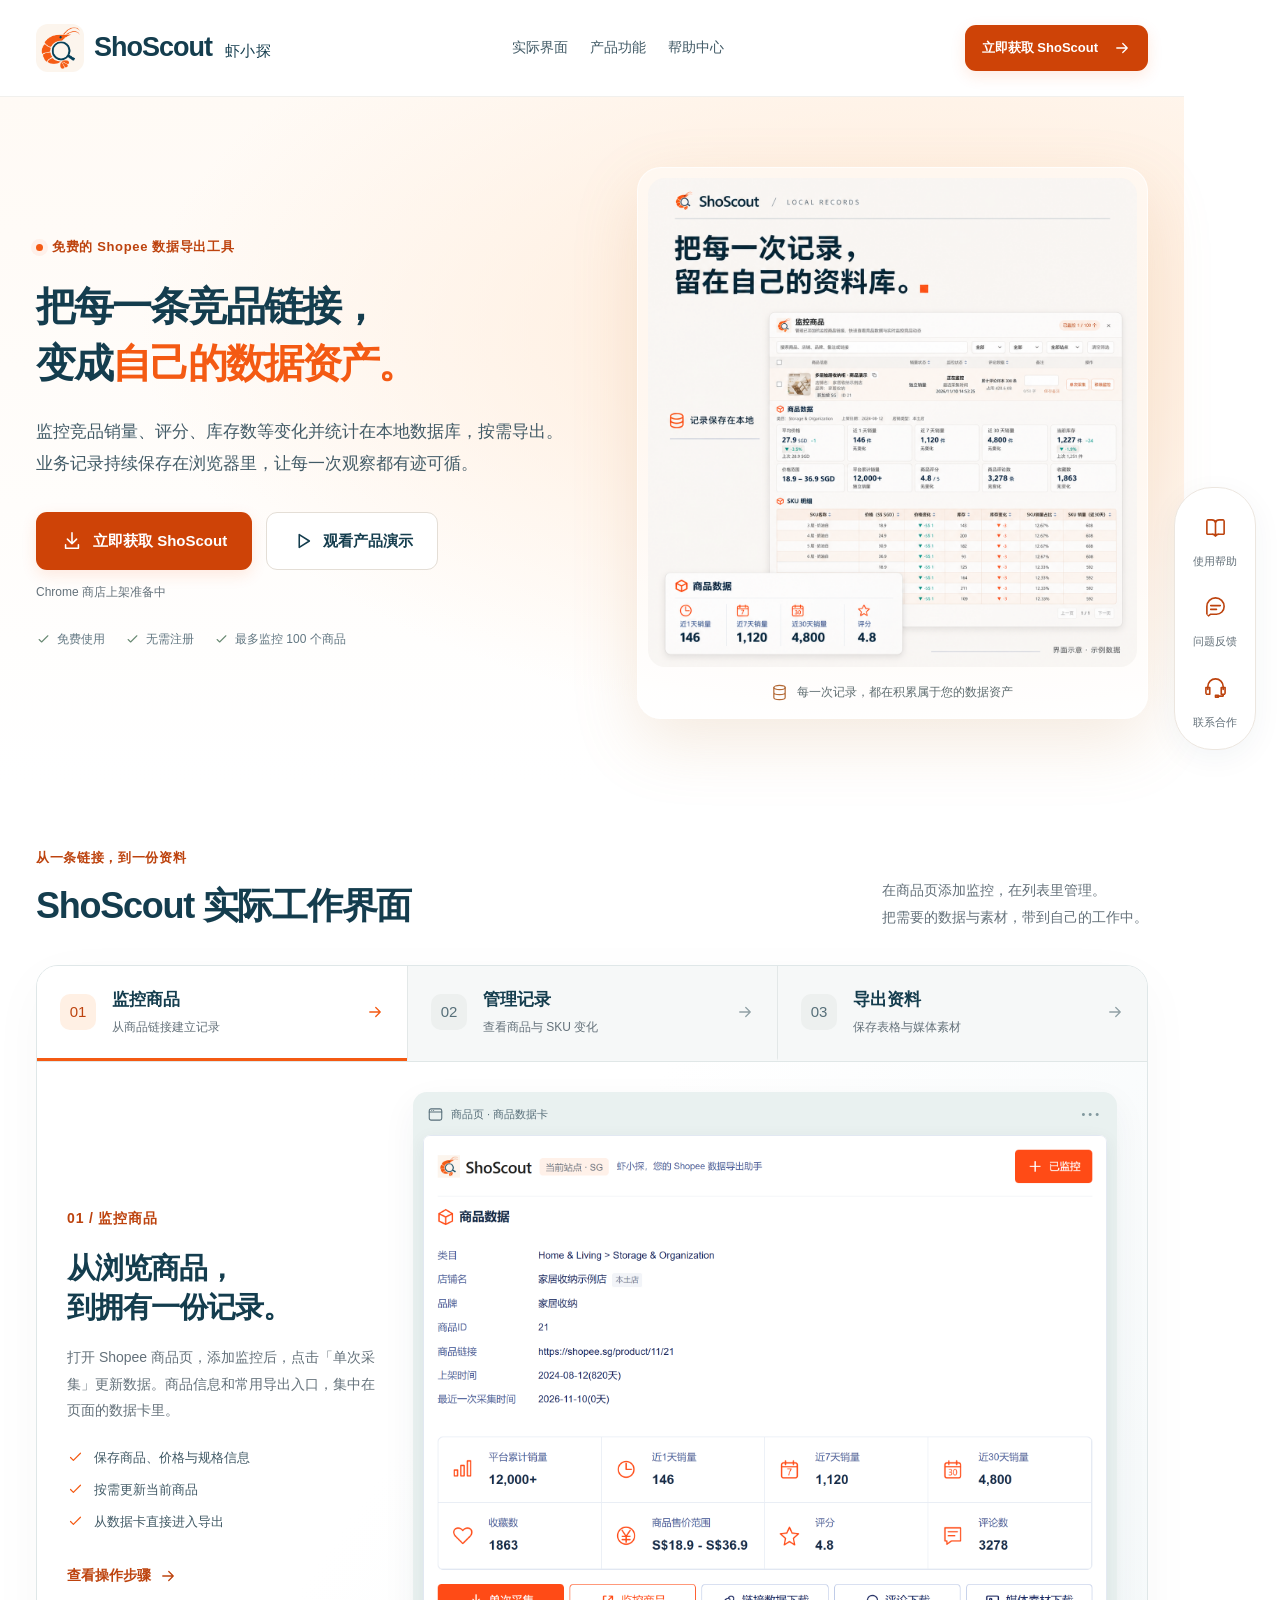
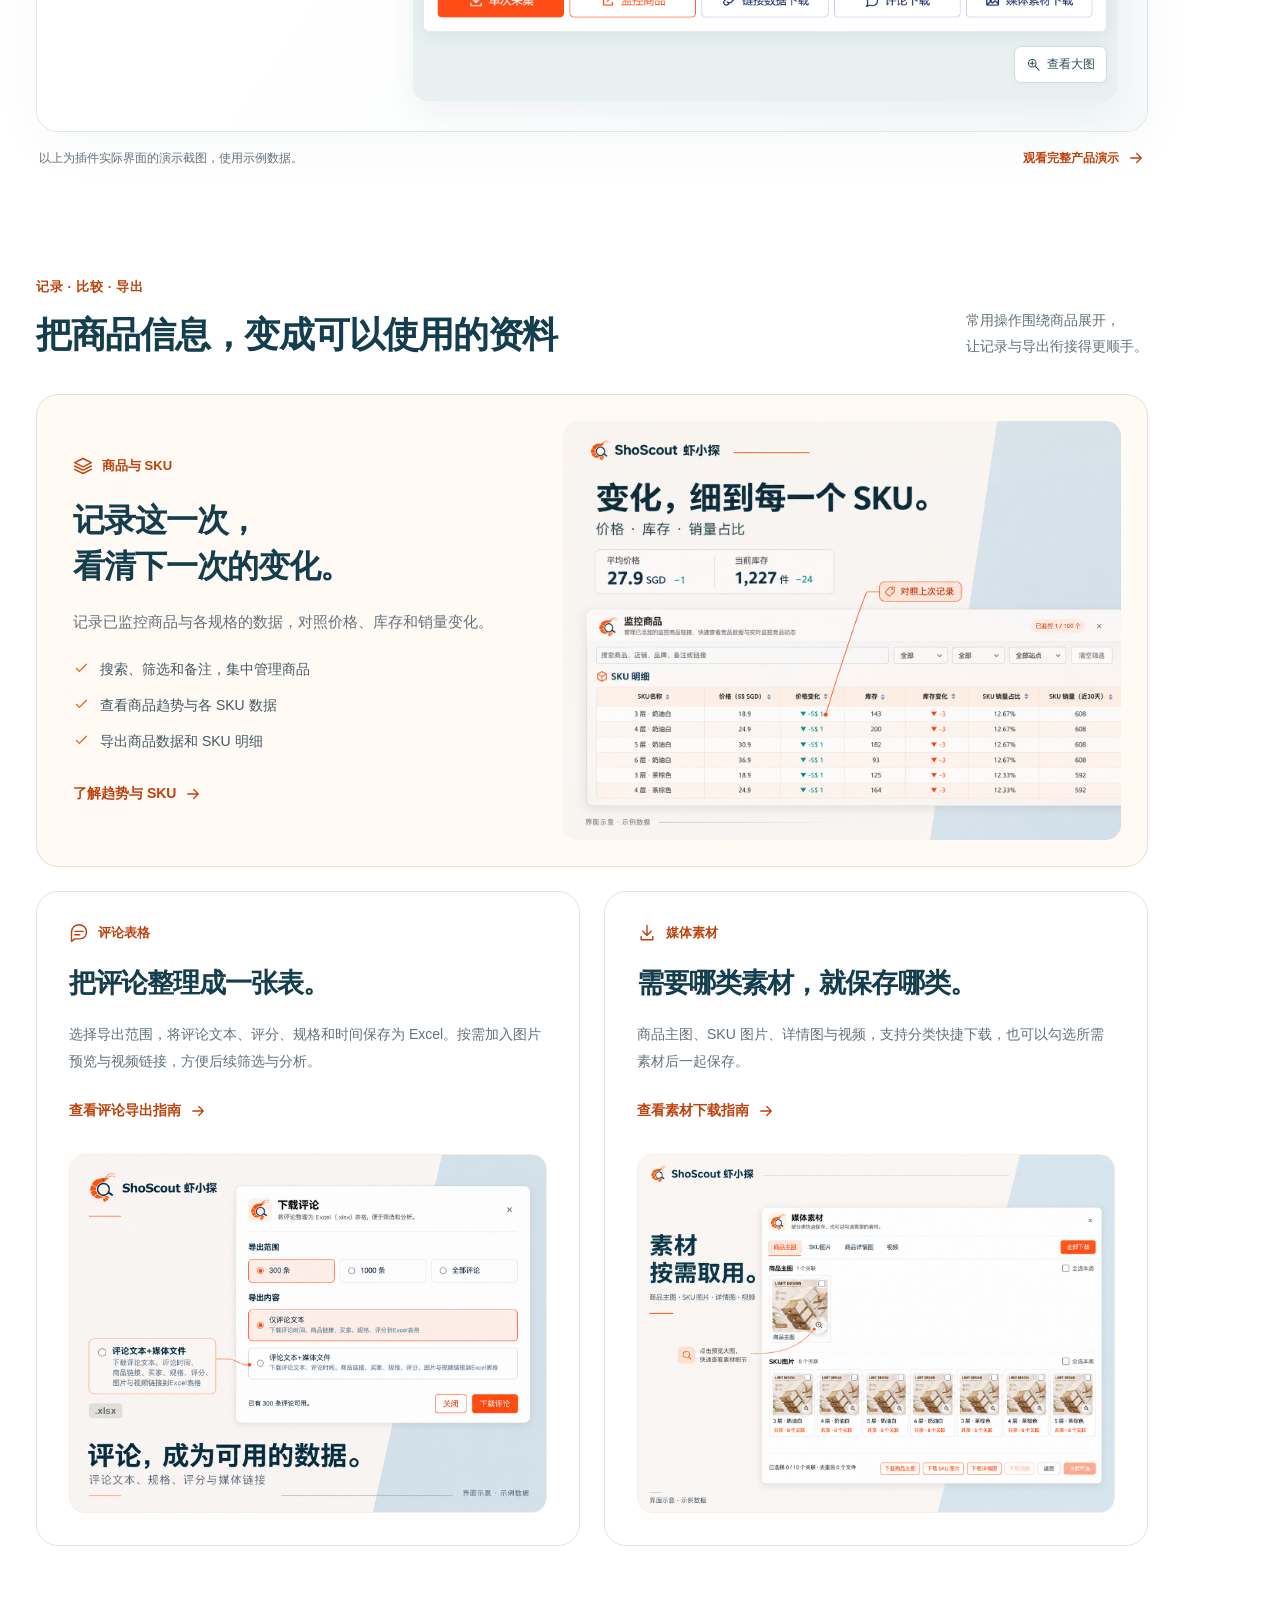
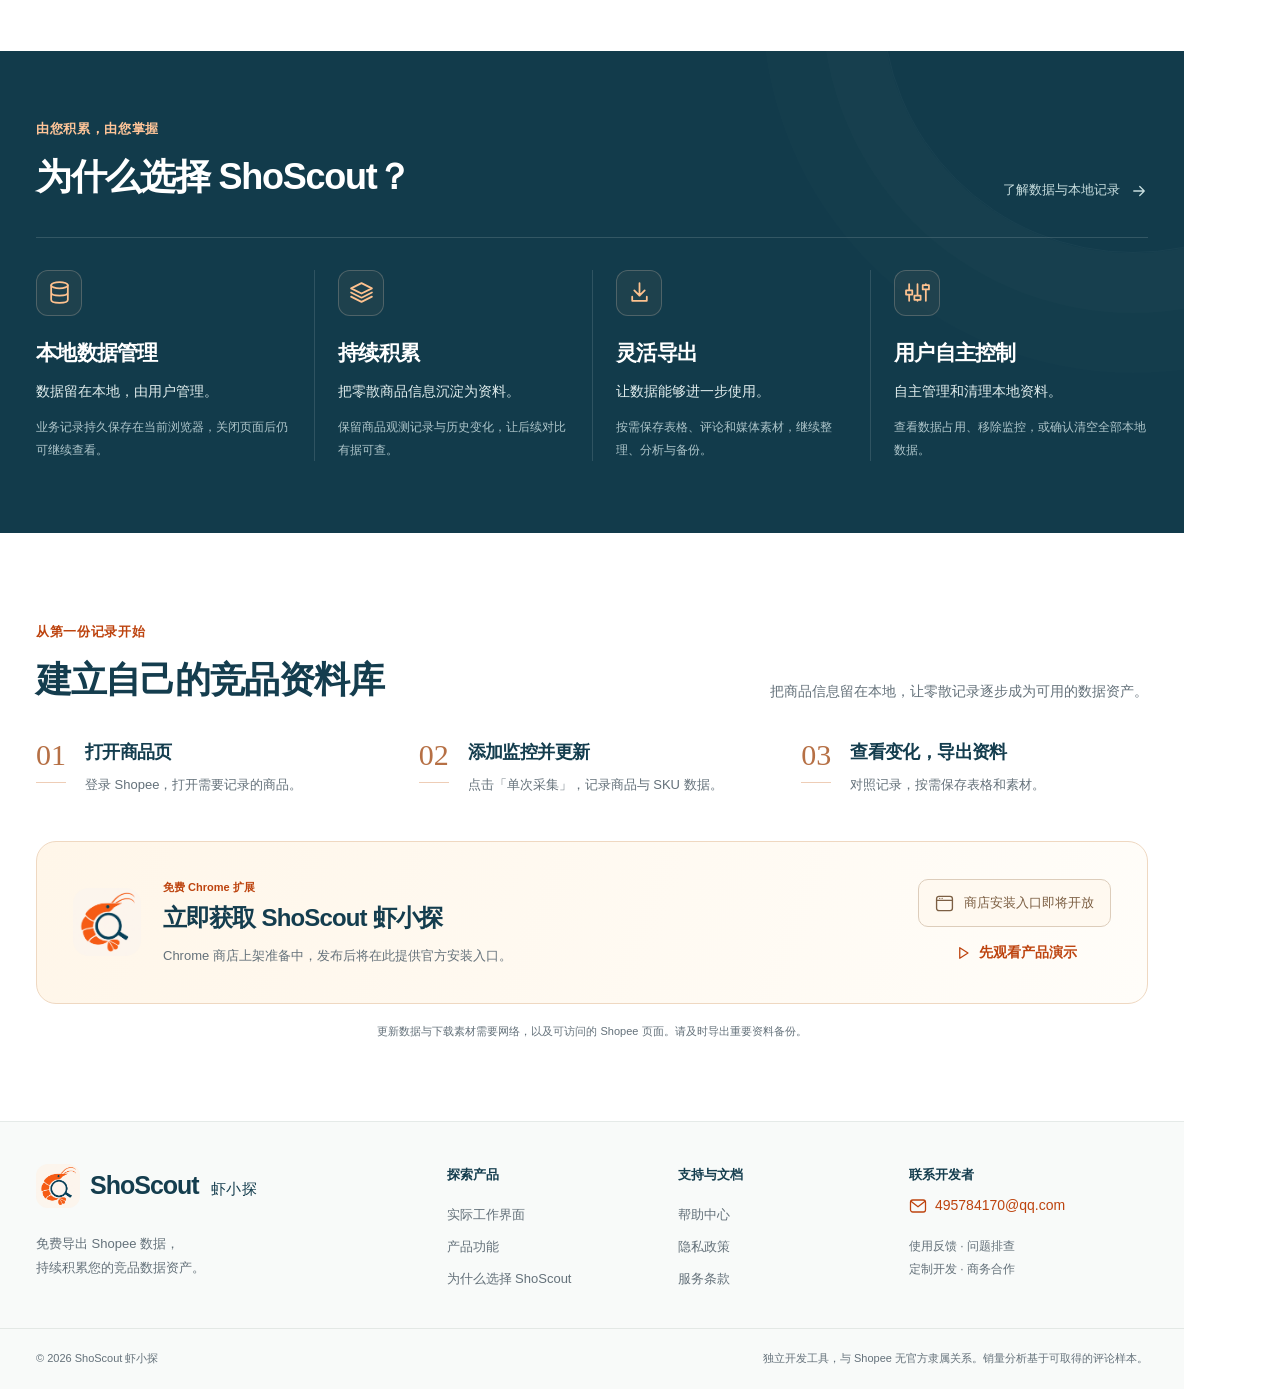
==== commit c9d32a8e: "Unify contact cards and raise desktop support navigation" ====
--- a/index.html
+++ b/index.html
@@ -7,7 +7,7 @@
   <meta name="theme-color" content="#fffaf4">
   <title>ShoScout 虾小探 · 免费的 Shopee 数据导出工具</title>
   <link rel="icon" href="assets/brand-logo.png">
-  <link rel="stylesheet" href="assets/site.css?v=0ed0acf418bf">
+  <link rel="stylesheet" href="assets/site.css?v=7a7295364900">
   <script src="assets/site.js?v=353f4ccca30f" defer></script>
 </head>
 <body id="top">
@@ -112,22 +112,22 @@
 </aside>
 <section class="support-panel feedback-panel" id="feedback-panel" aria-labelledby="feedback-title" hidden>
   <header class="support-header">
-    <svg class="icon" viewBox="0 0 24 24" fill="none" stroke="currentColor" stroke-width="1.7" stroke-linecap="round" stroke-linejoin="round" aria-hidden="true" focusable="false"><rect x="2" y="4" width="20" height="16" rx="3"/><path d="m3 6 9 7 9-7"/></svg><h2 id="feedback-title" tabindex="-1" data-panel-focus>问题反馈</h2>
+    <h2 id="feedback-title" tabindex="-1" data-panel-focus>问题反馈</h2>
     <button type="button" class="icon-button support-close" data-close-support aria-label="关闭问题反馈"><svg class="icon" viewBox="0 0 24 24" fill="none" stroke="currentColor" stroke-width="1.7" stroke-linecap="round" stroke-linejoin="round" aria-hidden="true" focusable="false"><path d="m6 6 12 12M6 18 18 6"/></svg></button>
   </header>
   <div class="support-body">
+    <a class="feedback-email" href="mailto:495784170@qq.com?subject=ShoScout%20使用反馈"><span><small>发送邮件</small><strong>495784170@qq.com</strong></span><svg class="icon" viewBox="0 0 24 24" fill="none" stroke="currentColor" stroke-width="1.7" stroke-linecap="round" stroke-linejoin="round" aria-hidden="true" focusable="false"><path d="M5 12h14m-6-6 6 6-6 6"/></svg></a>
     <p>遇到问题或有使用建议，欢迎联系开发者。</p>
-    <a class="feedback-email" href="mailto:495784170@qq.com?subject=ShoScout%20使用反馈"><span><small>发送邮件</small><strong>495784170@qq.com</strong></span><svg class="icon" viewBox="0 0 24 24" fill="none" stroke="currentColor" stroke-width="1.7" stroke-linecap="round" stroke-linejoin="round" aria-hidden="true" focusable="false"><path d="M5 12h14m-6-6 6 6-6 6"/></svg></a>
     <p class="support-note">附上商品链接、操作步骤和截图，方便定位问题。</p>
   </div>
 </section>
 <section class="support-panel cooperation-panel" id="cooperation-panel" aria-labelledby="cooperation-title" hidden>
   <header class="support-header">
-    <h2 id="cooperation-title" tabindex="-1" data-panel-focus>扫码添加开发者</h2>
+    <h2 id="cooperation-title" tabindex="-1" data-panel-focus>商务合作&amp;问题咨询</h2>
     <button type="button" class="icon-button support-close" data-close-support aria-label="关闭联系合作"><svg class="icon" viewBox="0 0 24 24" fill="none" stroke="currentColor" stroke-width="1.7" stroke-linecap="round" stroke-linejoin="round" aria-hidden="true" focusable="false"><path d="m6 6 12 12M6 18 18 6"/></svg></button>
   </header>
   <div class="support-body">
-    <figure class="cooperation-qr"><img src="assets/wechat-qr.png?v=4a38bab5df4a" width="487" height="487" alt="ShoScout 开发者企业微信二维码"><figcaption>使用微信扫码，交流您的需求</figcaption></figure>
+    <figure class="cooperation-qr"><img src="assets/wechat-qr.png?v=4a38bab5df4a" width="487" height="487" alt="ShoScout 开发者企业微信二维码"><figcaption>使用企业微信扫码，交流您的需求</figcaption></figure>
     <p class="cooperation-topics">定制开发 <span aria-hidden="true">·</span> 商务合作</p>
   </div>
 </section>
--- a/assets/site.css
+++ b/assets/site.css
@@ -38,7 +38,7 @@
 .contact-dock {
   position: fixed;
   right: 24px;
-  bottom: 90px;
+  bottom: 150px;
   z-index: 40;
   display: flex;
   flex-direction: column;
@@ -109,7 +109,7 @@
 .support-panel {
   position: fixed;
   z-index: 45;
-  width: 304px;
+  width: 284px;
   display: flex;
   flex-direction: column;
   max-height: calc(100dvh - 24px);
@@ -137,14 +137,16 @@
   gap: 9px;
   min-height: 56px;
   padding: 12px 14px 12px 20px;
-  border-bottom: 1px solid #eee8e1;
+  color: #fff;
+  border: 0;
   border-radius: 13px 13px 0 0;
-  background: #fffaf6;
+  background: var(--orange-dark);
   flex: none;
 }
-.support-header > .icon { width: 20px; height: 20px; color: var(--orange-dark); }
-.support-header h2 { font-size: 17px; line-height: 1.5; margin: 0; }
+.support-header h2 { color: inherit; font-size: 16px; line-height: 1.5; margin: 0; }
 .support-header .support-close { margin-left: auto; flex: none; width: 30px; height: 30px; }
+.support-close { color: #fff; }
+.support-close:hover { background: #ffffff26; color: #fff; }
 .support-body { padding: 20px; min-height: 0; overflow-y: auto; }
 .support-body > p { font-size: 14px; line-height: 1.8; color: var(--muted); margin: 0 0 18px; }
 .feedback-email {
@@ -152,8 +154,9 @@
   align-items: center;
   justify-content: space-between;
   gap: 10px;
-  padding: 15px 0;
-  border-block: 1px solid #ece8e2;
+  padding: 12px 0 22px;
+  margin-bottom: 18px;
+  border-bottom: 1px solid #ece8e2;
   color: #1760a5;
 }
 .feedback-email small { display: block; margin-bottom: 6px; font-size: 12px; color: var(--muted); }
@@ -161,11 +164,6 @@
 .feedback-email > .icon { width: 18px; height: 18px; flex: none; }
 .feedback-email:hover { color: #0f467b; text-decoration: none; }
 .support-body > .support-note { font-size: 12px; margin: 16px 0 0; }
-.cooperation-panel { width: 284px; }
-.cooperation-panel .support-header { color: #fff; border: 0; background: var(--orange-dark); }
-.cooperation-panel .support-header h2 { color: inherit; font-size: 16px; }
-.cooperation-panel .support-close { color: #fff; }
-.cooperation-panel .support-close:hover { background: #ffffff26; }
 .cooperation-qr { margin: 0; text-align: center; }
 .cooperation-qr img { display: block; width: min(100%, 236px); height: auto; margin: 0 auto; }
 .cooperation-qr figcaption { color: var(--muted); font-size: 12px; line-height: 1.7; margin-top: 10px; }
@@ -179,12 +177,10 @@
   .contact-dock { width: 90px; }
   .quick-item { font-size: 12px; padding-block: 11px; }
   .quick-item > .icon { width: 26px; height: 26px; padding: 10px; }
-  .support-panel { width: 328px; }
-  .support-header h2 { font-size: 18px; }
+  .support-panel { width: 304px; }
+  .support-header h2 { font-size: 17px; }
   .support-body { padding: 22px; }
   .feedback-email strong { font-size: 22px; }
-  .cooperation-panel { width: 304px; }
-  .cooperation-panel .support-header h2 { font-size: 17px; }
   .cooperation-qr img { width: 248px; }
   .cooperation-qr figcaption, .support-body > .support-note { font-size: 13px; }
 }
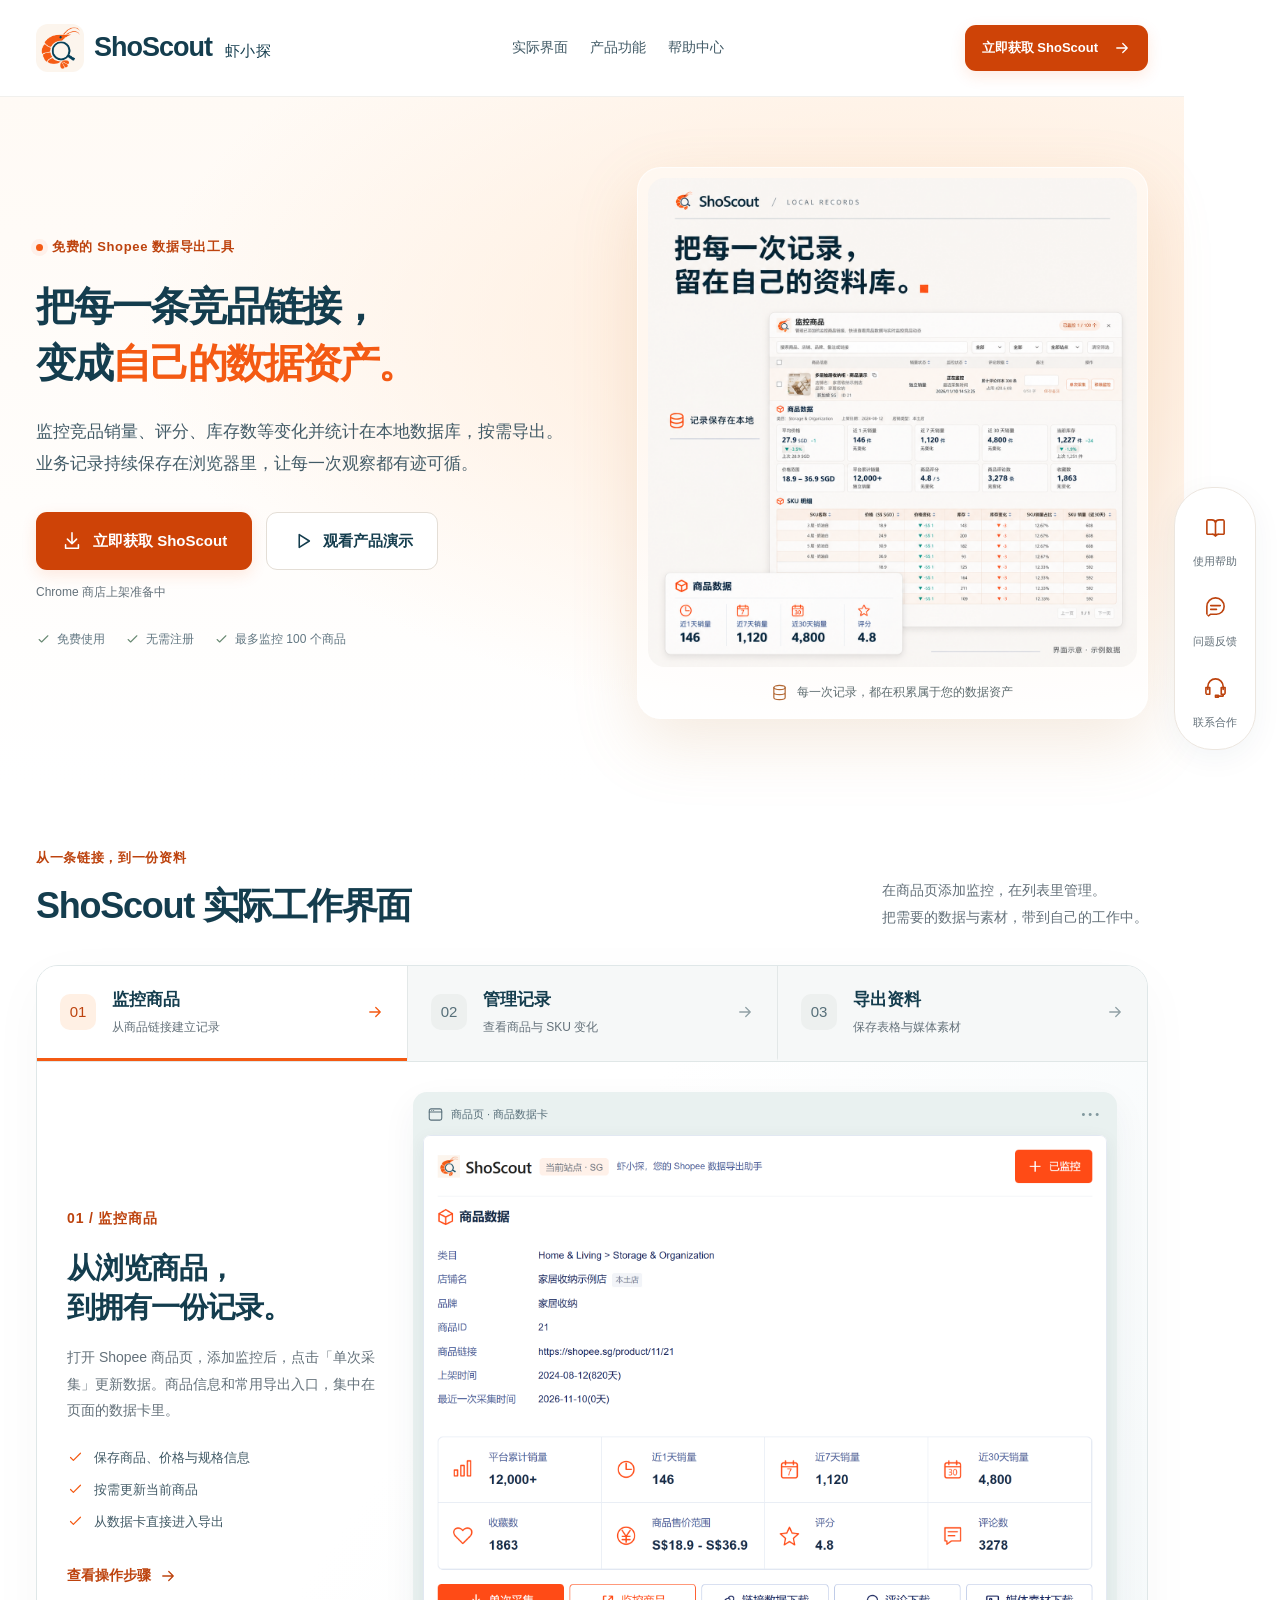
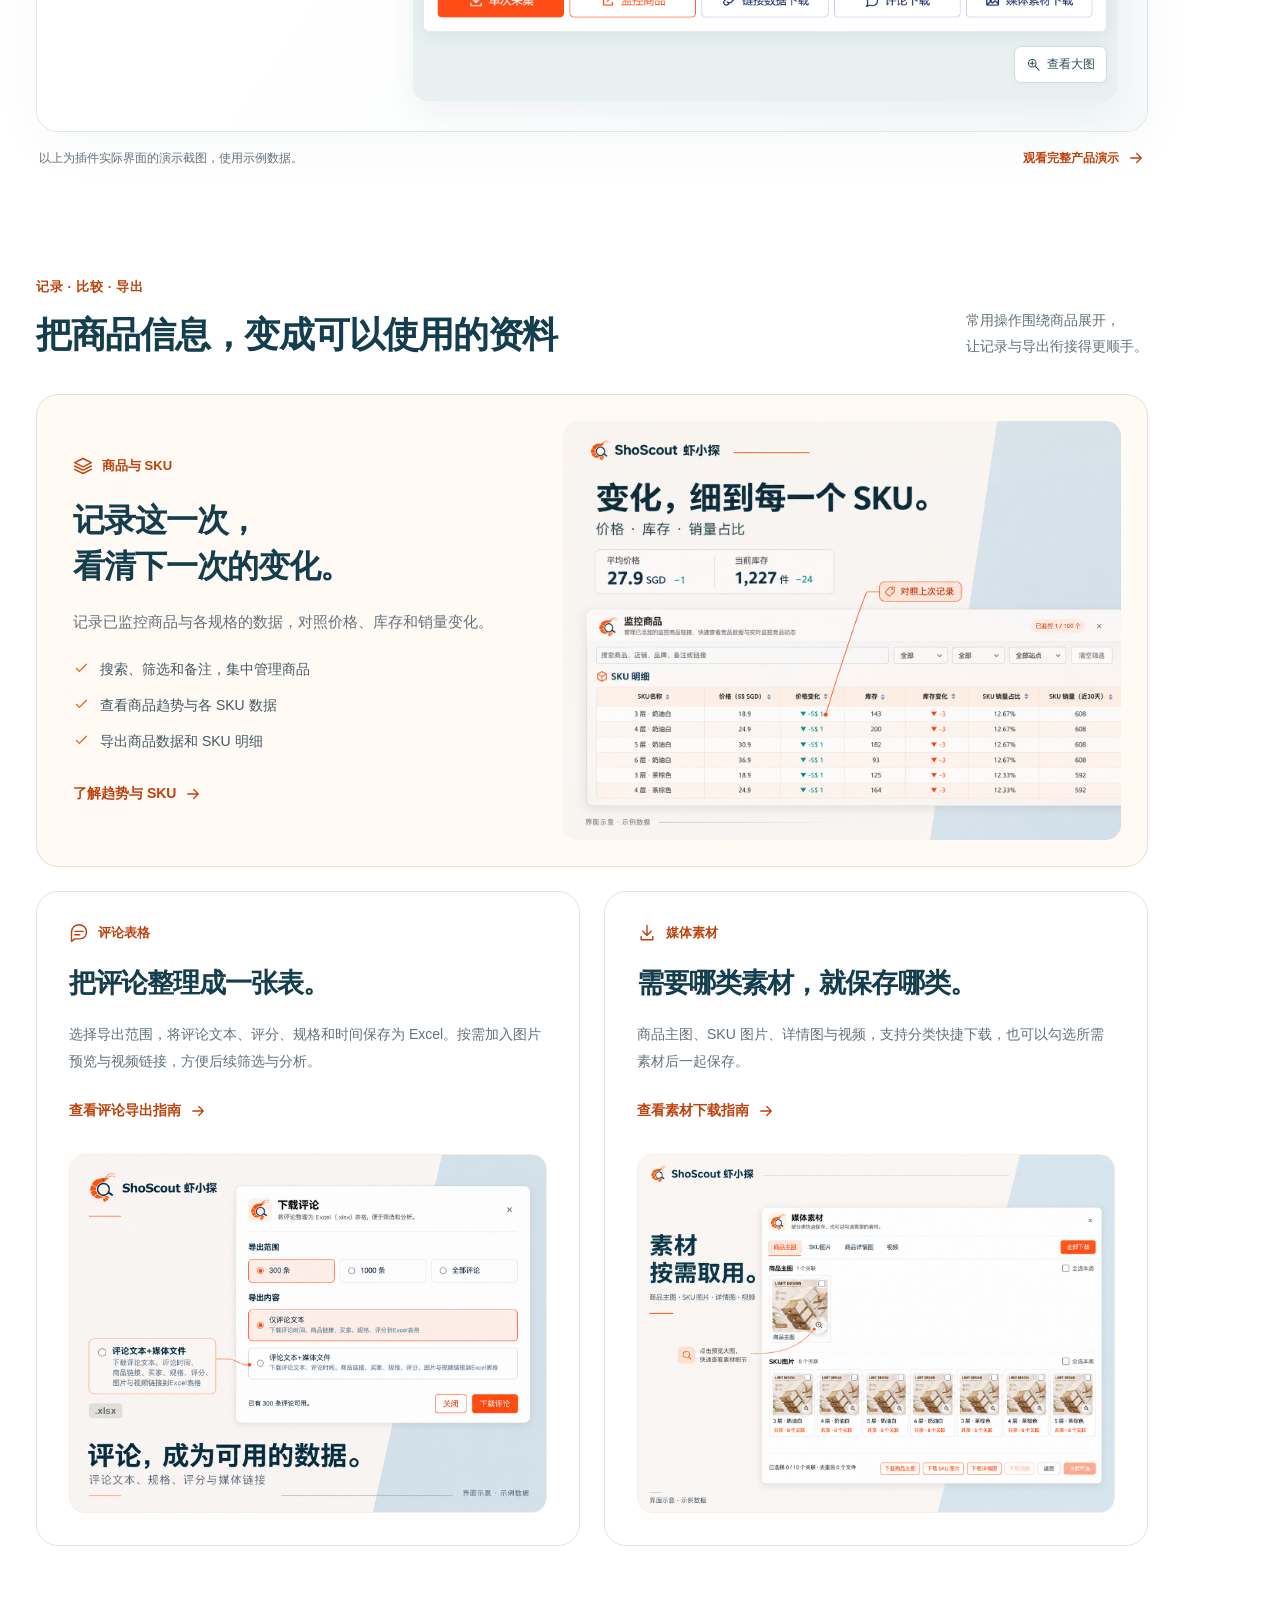
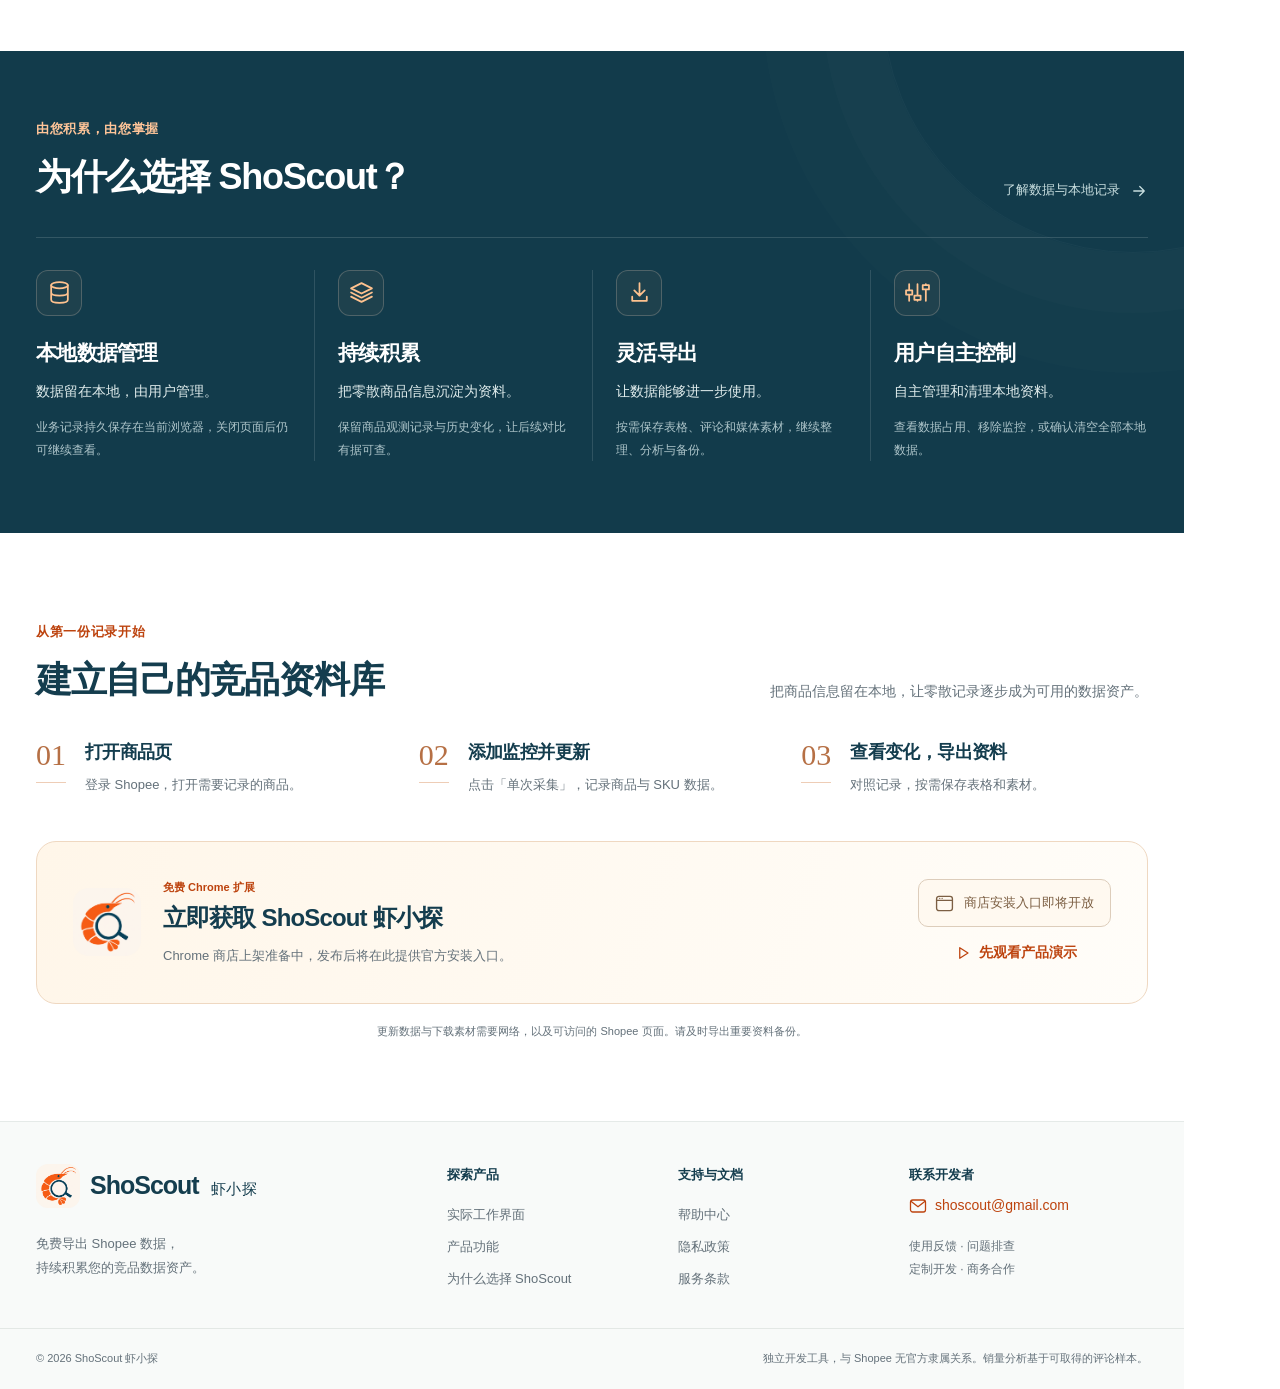
==== commit b13223d5: "Update support and author email to shoscout@gmail.com" ====
--- a/index.html
+++ b/index.html
@@ -97,7 +97,7 @@
     <div class="footer-brand"><a class="site-brand" href="index.html"><img src="assets/brand-logo.png" width="44" height="44" alt=""><span>ShoScout <small>虾小探</small></span></a><p>免费导出 Shopee 数据，<br>持续积累您的竞品数据资产。</p></div>
     <nav aria-label="产品导航"><strong>探索产品</strong><a href="#showcase">实际工作界面</a><a href="#features">产品功能</a><a href="#why">为什么选择 ShoScout</a></nav>
     <nav aria-label="帮助与政策"><strong>支持与文档</strong><a href="help.html">帮助中心</a><a href="privacy.html">隐私政策</a><a href="terms.html">服务条款</a></nav>
-    <div class="footer-contact" id="contact"><strong>联系开发者</strong><a href="mailto:495784170@qq.com"><svg class="icon " viewBox="0 0 24 24" fill="none" stroke="currentColor" stroke-width="1.7" stroke-linecap="round" stroke-linejoin="round" aria-hidden="true" focusable="false"><rect x="2" y="4" width="20" height="16" rx="3"/><path d="m3 6 9 7 9-7"/></svg> 495784170@qq.com</a><p>使用反馈 · 问题排查<br>定制开发 · 商务合作</p></div>
+    <div class="footer-contact" id="contact"><strong>联系开发者</strong><a href="mailto:shoscout@gmail.com"><svg class="icon " viewBox="0 0 24 24" fill="none" stroke="currentColor" stroke-width="1.7" stroke-linecap="round" stroke-linejoin="round" aria-hidden="true" focusable="false"><rect x="2" y="4" width="20" height="16" rx="3"/><path d="m3 6 9 7 9-7"/></svg> shoscout@gmail.com</a><p>使用反馈 · 问题排查<br>定制开发 · 商务合作</p></div>
   </div>
   <div class="container footer-bottom"><p>© 2026 ShoScout 虾小探</p><p>独立开发工具，与 Shopee 无官方隶属关系。销量分析基于可取得的评论样本。</p></div>
 </footer>
@@ -116,7 +116,7 @@
     <button type="button" class="icon-button support-close" data-close-support aria-label="关闭问题反馈"><svg class="icon" viewBox="0 0 24 24" fill="none" stroke="currentColor" stroke-width="1.7" stroke-linecap="round" stroke-linejoin="round" aria-hidden="true" focusable="false"><path d="m6 6 12 12M6 18 18 6"/></svg></button>
   </header>
   <div class="support-body">
-    <a class="feedback-email" href="mailto:495784170@qq.com?subject=ShoScout%20使用反馈"><span><small>发送邮件</small><strong>495784170@qq.com</strong></span><svg class="icon" viewBox="0 0 24 24" fill="none" stroke="currentColor" stroke-width="1.7" stroke-linecap="round" stroke-linejoin="round" aria-hidden="true" focusable="false"><path d="M5 12h14m-6-6 6 6-6 6"/></svg></a>
+    <a class="feedback-email" href="mailto:shoscout@gmail.com?subject=ShoScout%20使用反馈"><span><small>发送邮件</small><strong>shoscout@gmail.com</strong></span><svg class="icon" viewBox="0 0 24 24" fill="none" stroke="currentColor" stroke-width="1.7" stroke-linecap="round" stroke-linejoin="round" aria-hidden="true" focusable="false"><path d="M5 12h14m-6-6 6 6-6 6"/></svg></a>
     <p>遇到问题或有使用建议，欢迎联系开发者。</p>
     <p class="support-note">附上商品链接、操作步骤和截图，方便定位问题。</p>
   </div>
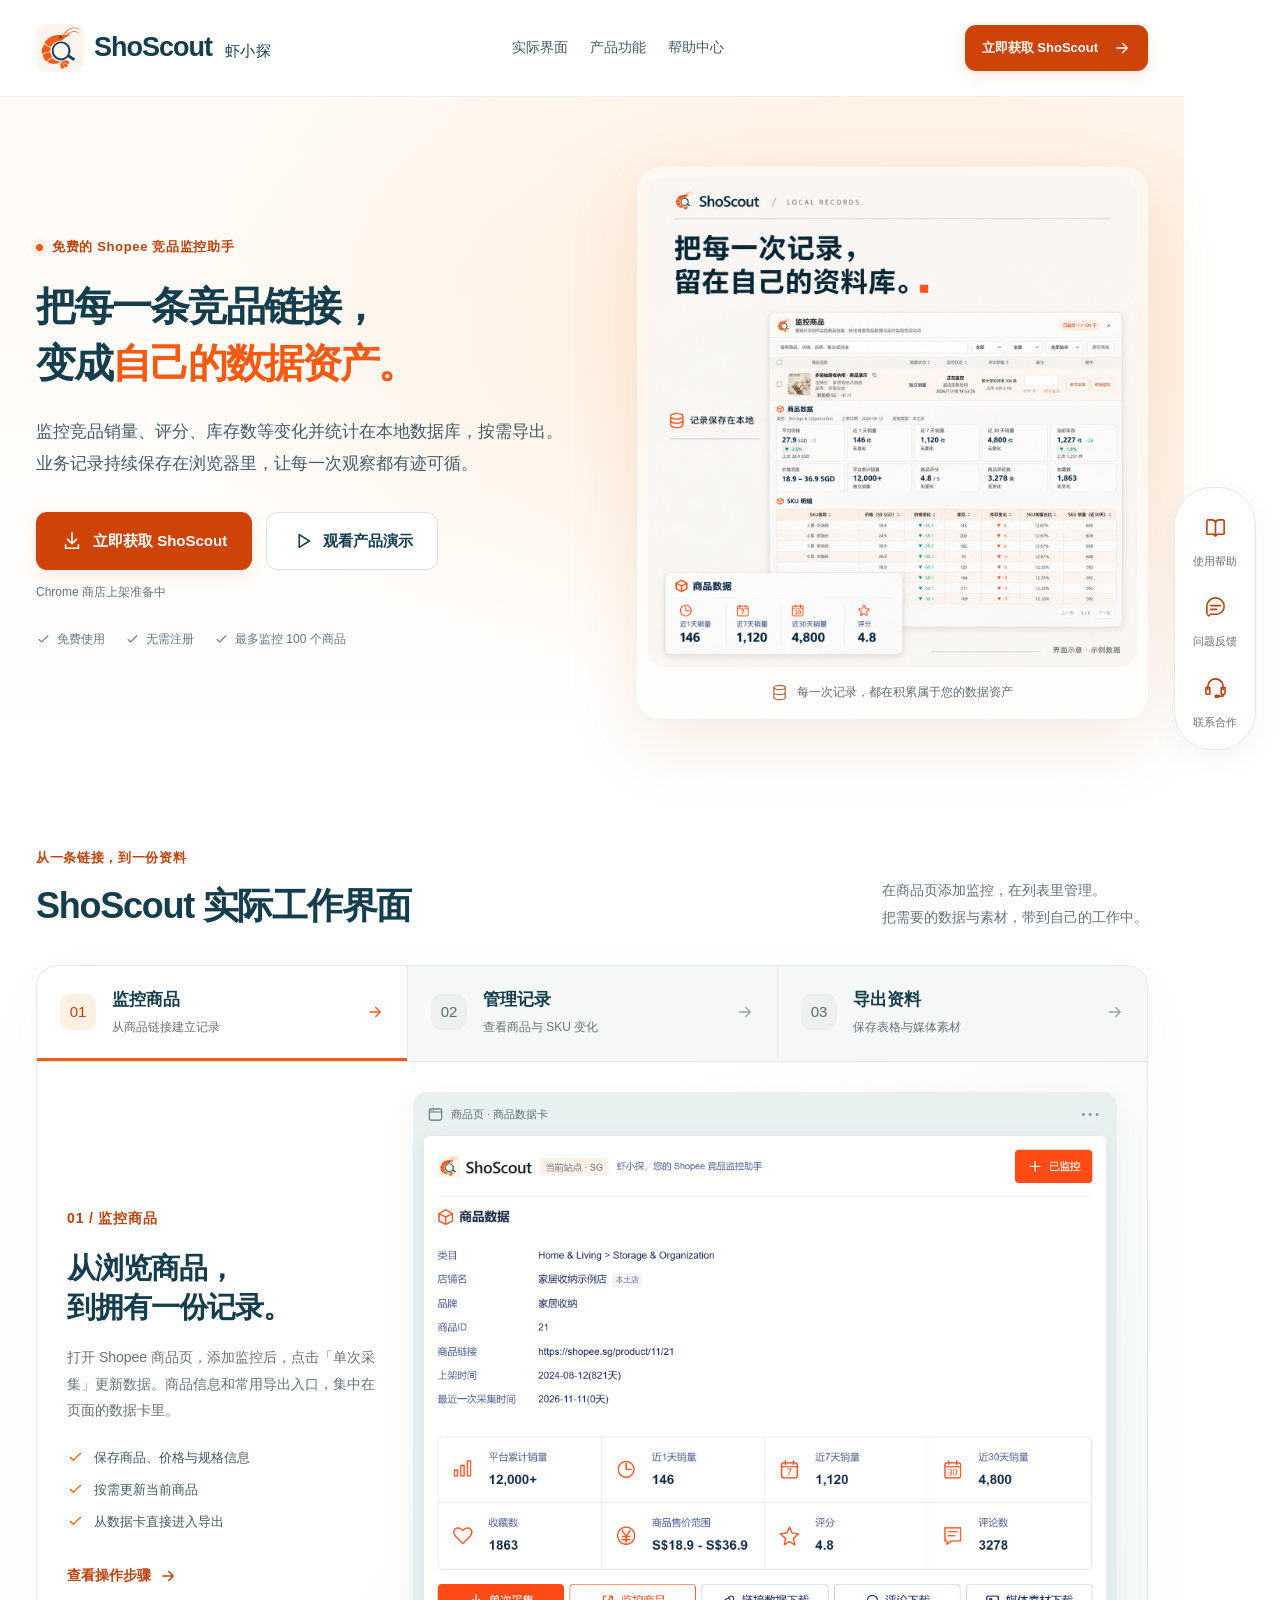
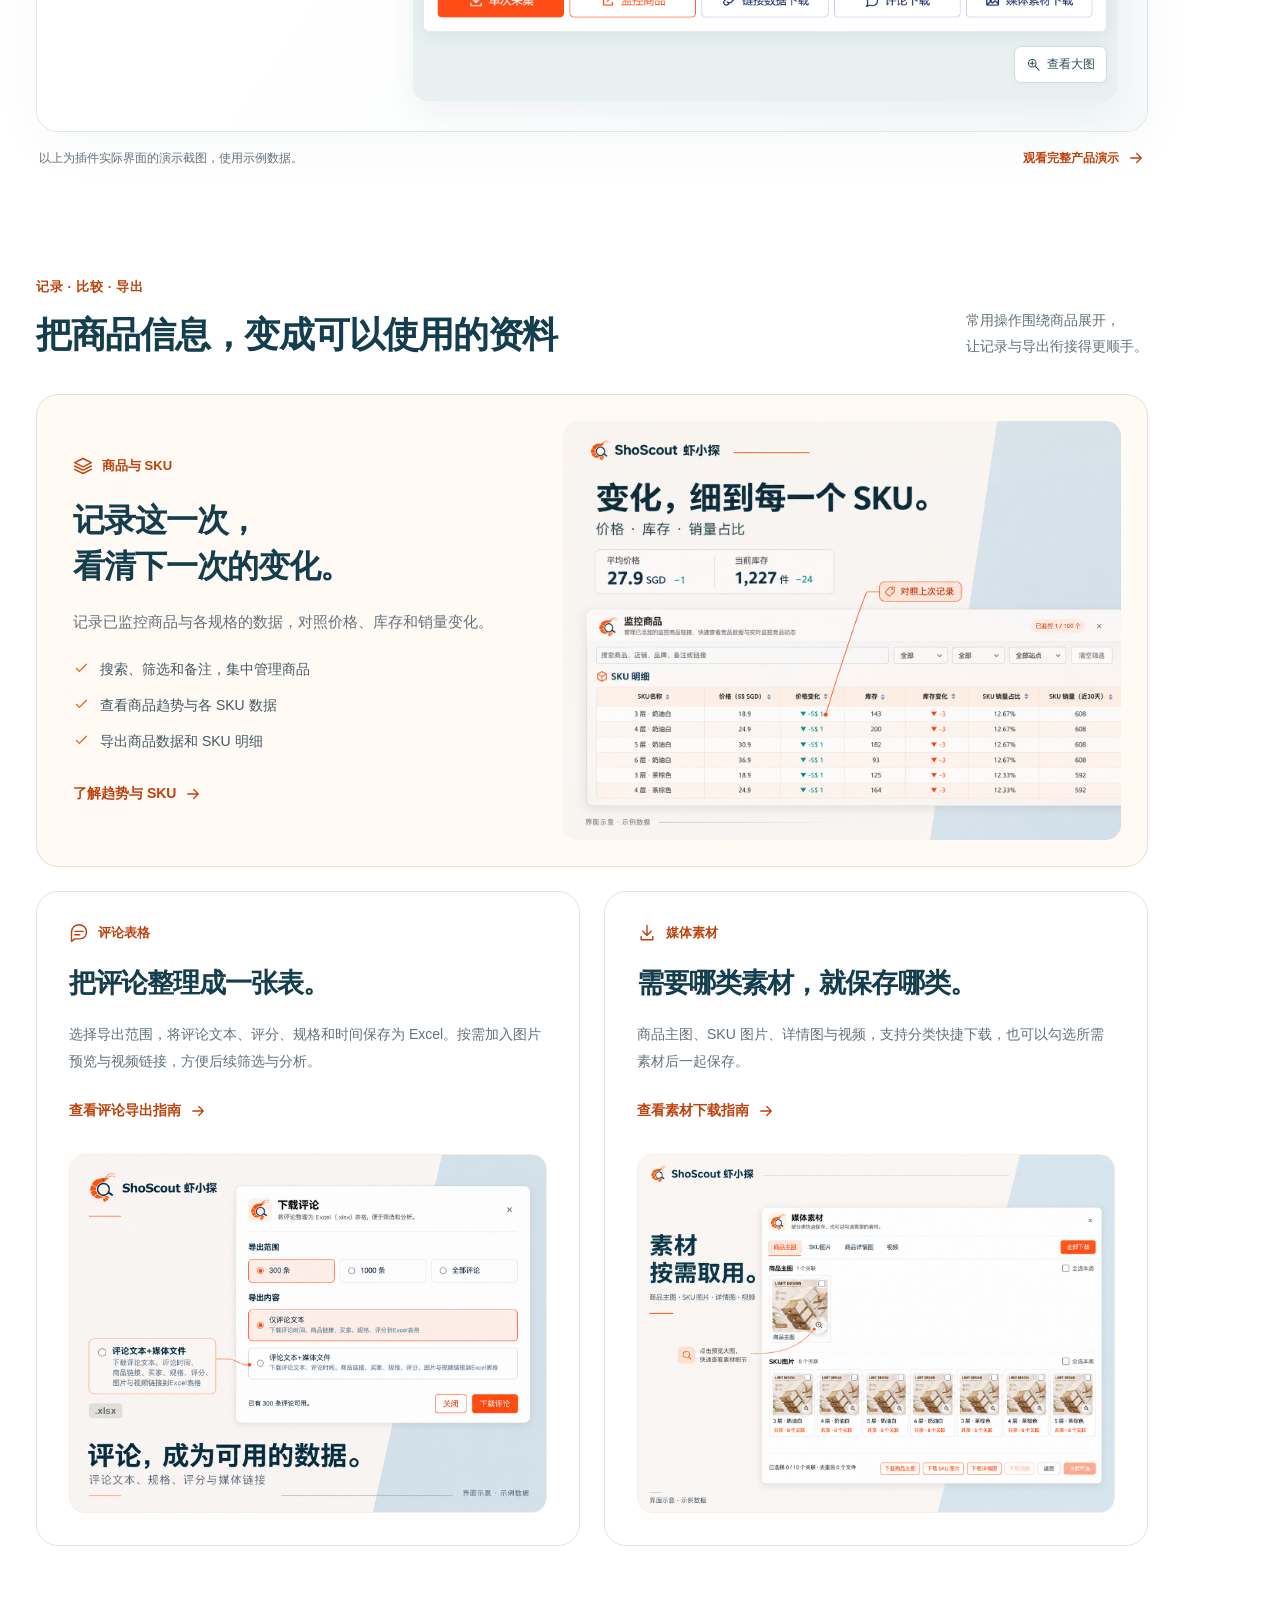
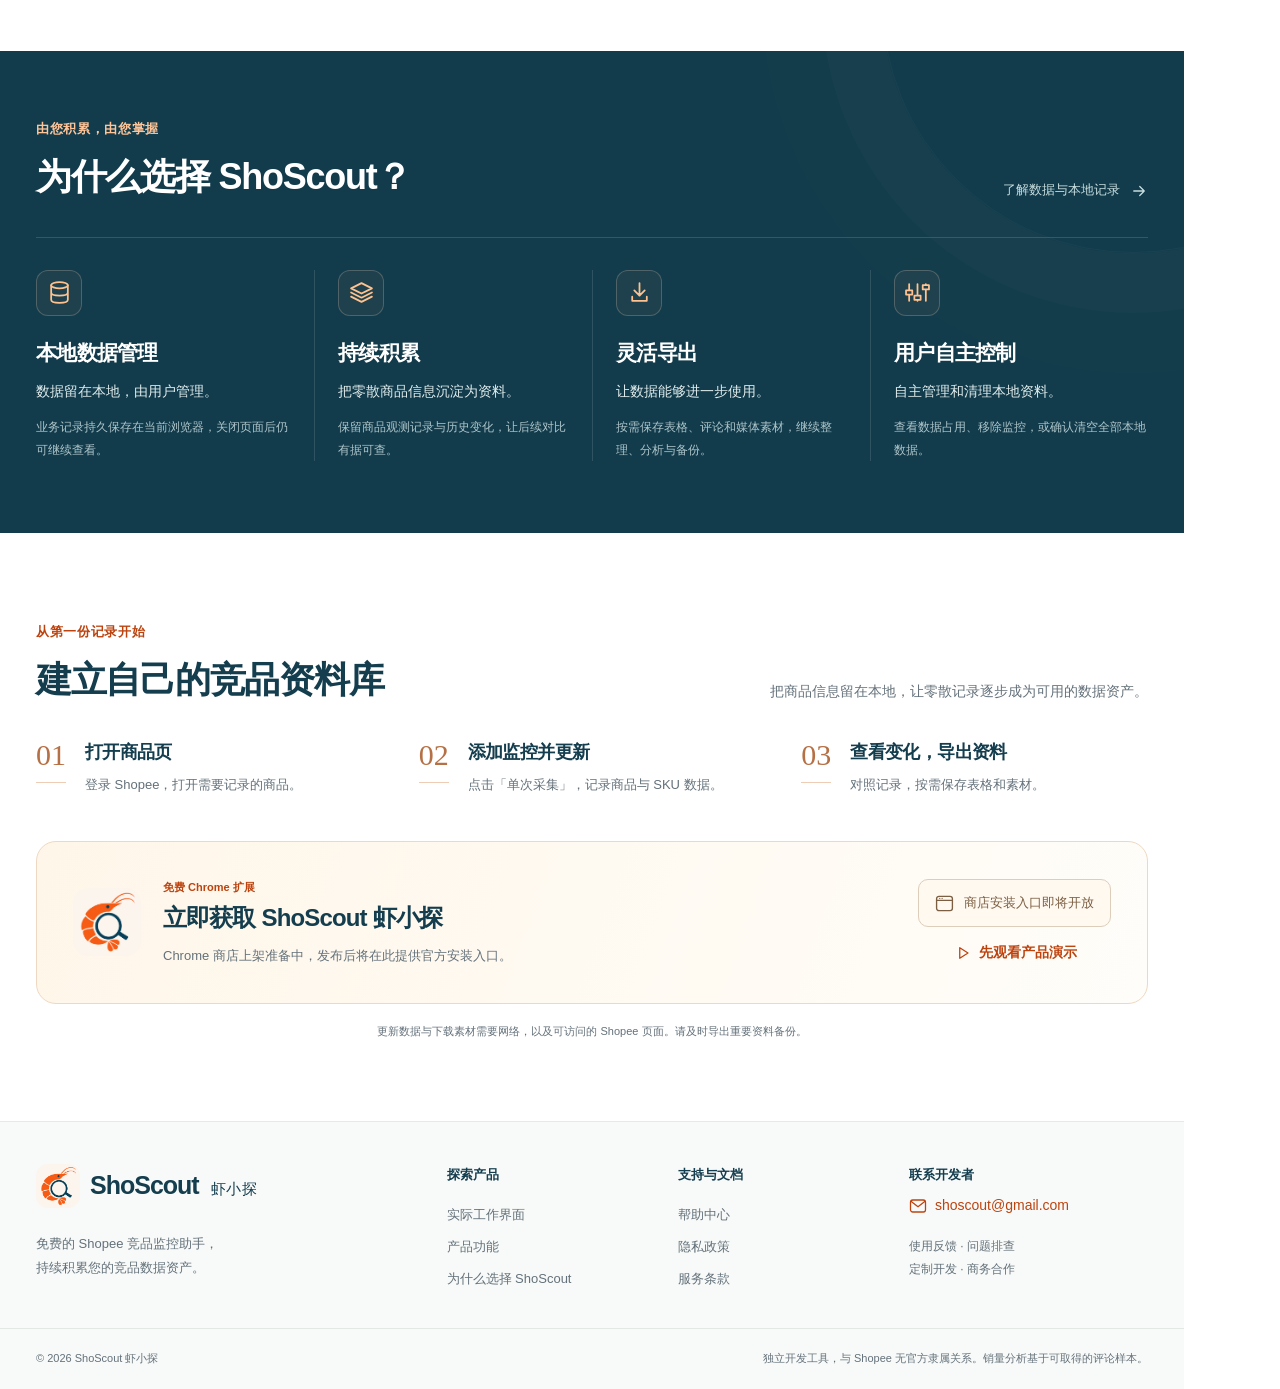
==== commit f1c59897: "Position ShoScout as a competitor monitoring assistant" ====
--- a/index.html
+++ b/index.html
@@ -3,9 +3,9 @@
 <head>
   <meta charset="utf-8">
   <meta name="viewport" content="width=device-width,initial-scale=1">
-  <meta name="description" content="ShoScout 虾小探，免费的 Shopee 数据导出工具。在浏览器本地保存商品、SKU、评论与趋势记录，帮助卖家积累竞品数据资产。">
+  <meta name="description" content="ShoScout 虾小探，免费的 Shopee 竞品监控助手。在浏览器本地保存商品、SKU、评论与趋势记录，帮助卖家积累竞品数据资产。">
   <meta name="theme-color" content="#fffaf4">
-  <title>ShoScout 虾小探 · 免费的 Shopee 数据导出工具</title>
+  <title>ShoScout 虾小探 · 免费的 Shopee 竞品监控助手</title>
   <link rel="icon" href="assets/brand-logo.png">
   <link rel="stylesheet" href="assets/site.css?v=7a7295364900">
   <script src="assets/site.js?v=353f4ccca30f" defer></script>
@@ -23,7 +23,7 @@
   <section class="hero-wrap">
     <div class="hero container">
       <div class="hero-copy">
-        <p class="eyebrow"><span class="status-dot"></span> 免费的 Shopee 数据导出工具</p>
+        <p class="eyebrow"><span class="status-dot"></span> 免费的 Shopee 竞品监控助手</p>
         <h1>把每一条竞品链接，<br>变成<span>自己的数据资产。</span></h1>
         <p class="lead">监控竞品销量、评分、库存数等变化并统计在本地数据库，按需导出。<br class="desktop-only">业务记录持续保存在浏览器里，让每一次观察都有迹可循。</p>
         <div class="actions"><a class="button primary" href="#availability"><svg class="icon " viewBox="0 0 24 24" fill="none" stroke="currentColor" stroke-width="1.7" stroke-linecap="round" stroke-linejoin="round" aria-hidden="true" focusable="false"><path d="M12 3v12m-5-5 5 5 5-5M5 16v4h14v-4"/></svg> 立即获取 ShoScout</a><a class="button secondary" href="help.html"><svg class="icon " viewBox="0 0 24 24" fill="none" stroke="currentColor" stroke-width="1.7" stroke-linecap="round" stroke-linejoin="round" aria-hidden="true" focusable="false"><path d="m9 5 11 7-11 7z"/></svg> 观看产品演示</a></div>
@@ -44,7 +44,7 @@
       </div>
       <div class="workflow-panel" id="panel-capture" role="tabpanel" aria-labelledby="tab-capture" tabindex="0">
         <div class="workflow-copy"><span class="step-tag">01 / 监控商品</span><h3>从浏览商品，<br>到拥有一份记录。</h3><p>打开 Shopee 商品页，添加监控后，点击「单次采集」更新数据。商品信息和常用导出入口，集中在页面的数据卡里。</p><ul class="check-list"><li><svg class="icon " viewBox="0 0 24 24" fill="none" stroke="currentColor" stroke-width="1.7" stroke-linecap="round" stroke-linejoin="round" aria-hidden="true" focusable="false"><path d="m5 12 4 4L19 6"/></svg> 保存商品、价格与规格信息</li><li><svg class="icon " viewBox="0 0 24 24" fill="none" stroke="currentColor" stroke-width="1.7" stroke-linecap="round" stroke-linejoin="round" aria-hidden="true" focusable="false"><path d="m5 12 4 4L19 6"/></svg> 按需更新当前商品</li><li><svg class="icon " viewBox="0 0 24 24" fill="none" stroke="currentColor" stroke-width="1.7" stroke-linecap="round" stroke-linejoin="round" aria-hidden="true" focusable="false"><path d="m5 12 4 4L19 6"/></svg> 从数据卡直接进入导出</li></ul><a class="text-link" href="help.html#start">查看操作步骤 <svg class="icon " viewBox="0 0 24 24" fill="none" stroke="currentColor" stroke-width="1.7" stroke-linecap="round" stroke-linejoin="round" aria-hidden="true" focusable="false"><path d="M5 12h14m-6-6 6 6-6 6"/></svg></a></div>
-        <div class="screen-stage capture-stage"><div class="screen-toolbar"><svg class="icon " viewBox="0 0 24 24" fill="none" stroke="currentColor" stroke-width="1.7" stroke-linecap="round" stroke-linejoin="round" aria-hidden="true" focusable="false"><rect x="2" y="3" width="20" height="18" rx="3"/><path d="M2 8h20M6 5.5h.01M9 5.5h.01"/></svg> 商品页 · 商品数据卡 <span class="screen-dots" aria-hidden="true">•••</span></div><button class="screenshot-button " type="button" data-enlarge aria-label="放大查看：ShoScout 商品数据卡及单次采集、导出入口"><img src="assets/screens/product-saved-2k.png?v=832084515b96" alt="ShoScout 商品数据卡及单次采集、导出入口" loading="lazy"><span class="enlarge-hint"><svg class="icon " viewBox="0 0 24 24" fill="none" stroke="currentColor" stroke-width="1.7" stroke-linecap="round" stroke-linejoin="round" aria-hidden="true" focusable="false"><circle cx="10" cy="10" r="6"/><path d="m15 15 6 6M7 10h6m-3-3v6"/></svg> 查看大图</span></button></div>
+        <div class="screen-stage capture-stage"><div class="screen-toolbar"><svg class="icon " viewBox="0 0 24 24" fill="none" stroke="currentColor" stroke-width="1.7" stroke-linecap="round" stroke-linejoin="round" aria-hidden="true" focusable="false"><rect x="2" y="3" width="20" height="18" rx="3"/><path d="M2 8h20M6 5.5h.01M9 5.5h.01"/></svg> 商品页 · 商品数据卡 <span class="screen-dots" aria-hidden="true">•••</span></div><button class="screenshot-button " type="button" data-enlarge aria-label="放大查看：ShoScout 商品数据卡及单次采集、导出入口"><img src="assets/screens/product-saved-2k.png?v=ee63b531bba0" alt="ShoScout 商品数据卡及单次采集、导出入口" loading="lazy"><span class="enlarge-hint"><svg class="icon " viewBox="0 0 24 24" fill="none" stroke="currentColor" stroke-width="1.7" stroke-linecap="round" stroke-linejoin="round" aria-hidden="true" focusable="false"><circle cx="10" cy="10" r="6"/><path d="m15 15 6 6M7 10h6m-3-3v6"/></svg> 查看大图</span></button></div>
       </div>
       <div class="workflow-panel" id="panel-manage" role="tabpanel" aria-labelledby="tab-manage" tabindex="0" hidden>
         <div class="workflow-copy"><span class="step-tag">02 / 管理记录</span><h3>把关注的商品，<br>整理在一起。</h3><p>搜索商品、筛选站点、添加备注。展开一条记录，查看商品数据与各 SKU 明细。</p><ul class="check-list"><li><svg class="icon " viewBox="0 0 24 24" fill="none" stroke="currentColor" stroke-width="1.7" stroke-linecap="round" stroke-linejoin="round" aria-hidden="true" focusable="false"><path d="m5 12 4 4L19 6"/></svg> 集中查看已监控商品</li><li><svg class="icon " viewBox="0 0 24 24" fill="none" stroke="currentColor" stroke-width="1.7" stroke-linecap="round" stroke-linejoin="round" aria-hidden="true" focusable="false"><path d="m5 12 4 4L19 6"/></svg> 对照价格、库存与销量分析</li><li><svg class="icon " viewBox="0 0 24 24" fill="none" stroke="currentColor" stroke-width="1.7" stroke-linecap="round" stroke-linejoin="round" aria-hidden="true" focusable="false"><path d="m5 12 4 4L19 6"/></svg> 保留每次更新形成的历史记录</li></ul><a class="text-link" href="help.html#monitor">了解数据管理 <svg class="icon " viewBox="0 0 24 24" fill="none" stroke="currentColor" stroke-width="1.7" stroke-linecap="round" stroke-linejoin="round" aria-hidden="true" focusable="false"><path d="M5 12h14m-6-6 6 6-6 6"/></svg></a></div>
@@ -94,7 +94,7 @@
 </main>
 <footer class="site-footer">
   <div class="container footer-top">
-    <div class="footer-brand"><a class="site-brand" href="index.html"><img src="assets/brand-logo.png" width="44" height="44" alt=""><span>ShoScout <small>虾小探</small></span></a><p>免费导出 Shopee 数据，<br>持续积累您的竞品数据资产。</p></div>
+    <div class="footer-brand"><a class="site-brand" href="index.html"><img src="assets/brand-logo.png" width="44" height="44" alt=""><span>ShoScout <small>虾小探</small></span></a><p>免费的 Shopee 竞品监控助手，<br>持续积累您的竞品数据资产。</p></div>
     <nav aria-label="产品导航"><strong>探索产品</strong><a href="#showcase">实际工作界面</a><a href="#features">产品功能</a><a href="#why">为什么选择 ShoScout</a></nav>
     <nav aria-label="帮助与政策"><strong>支持与文档</strong><a href="help.html">帮助中心</a><a href="privacy.html">隐私政策</a><a href="terms.html">服务条款</a></nav>
     <div class="footer-contact" id="contact"><strong>联系开发者</strong><a href="mailto:shoscout@gmail.com"><svg class="icon " viewBox="0 0 24 24" fill="none" stroke="currentColor" stroke-width="1.7" stroke-linecap="round" stroke-linejoin="round" aria-hidden="true" focusable="false"><rect x="2" y="4" width="20" height="16" rx="3"/><path d="m3 6 9 7 9-7"/></svg> shoscout@gmail.com</a><p>使用反馈 · 问题排查<br>定制开发 · 商务合作</p></div>
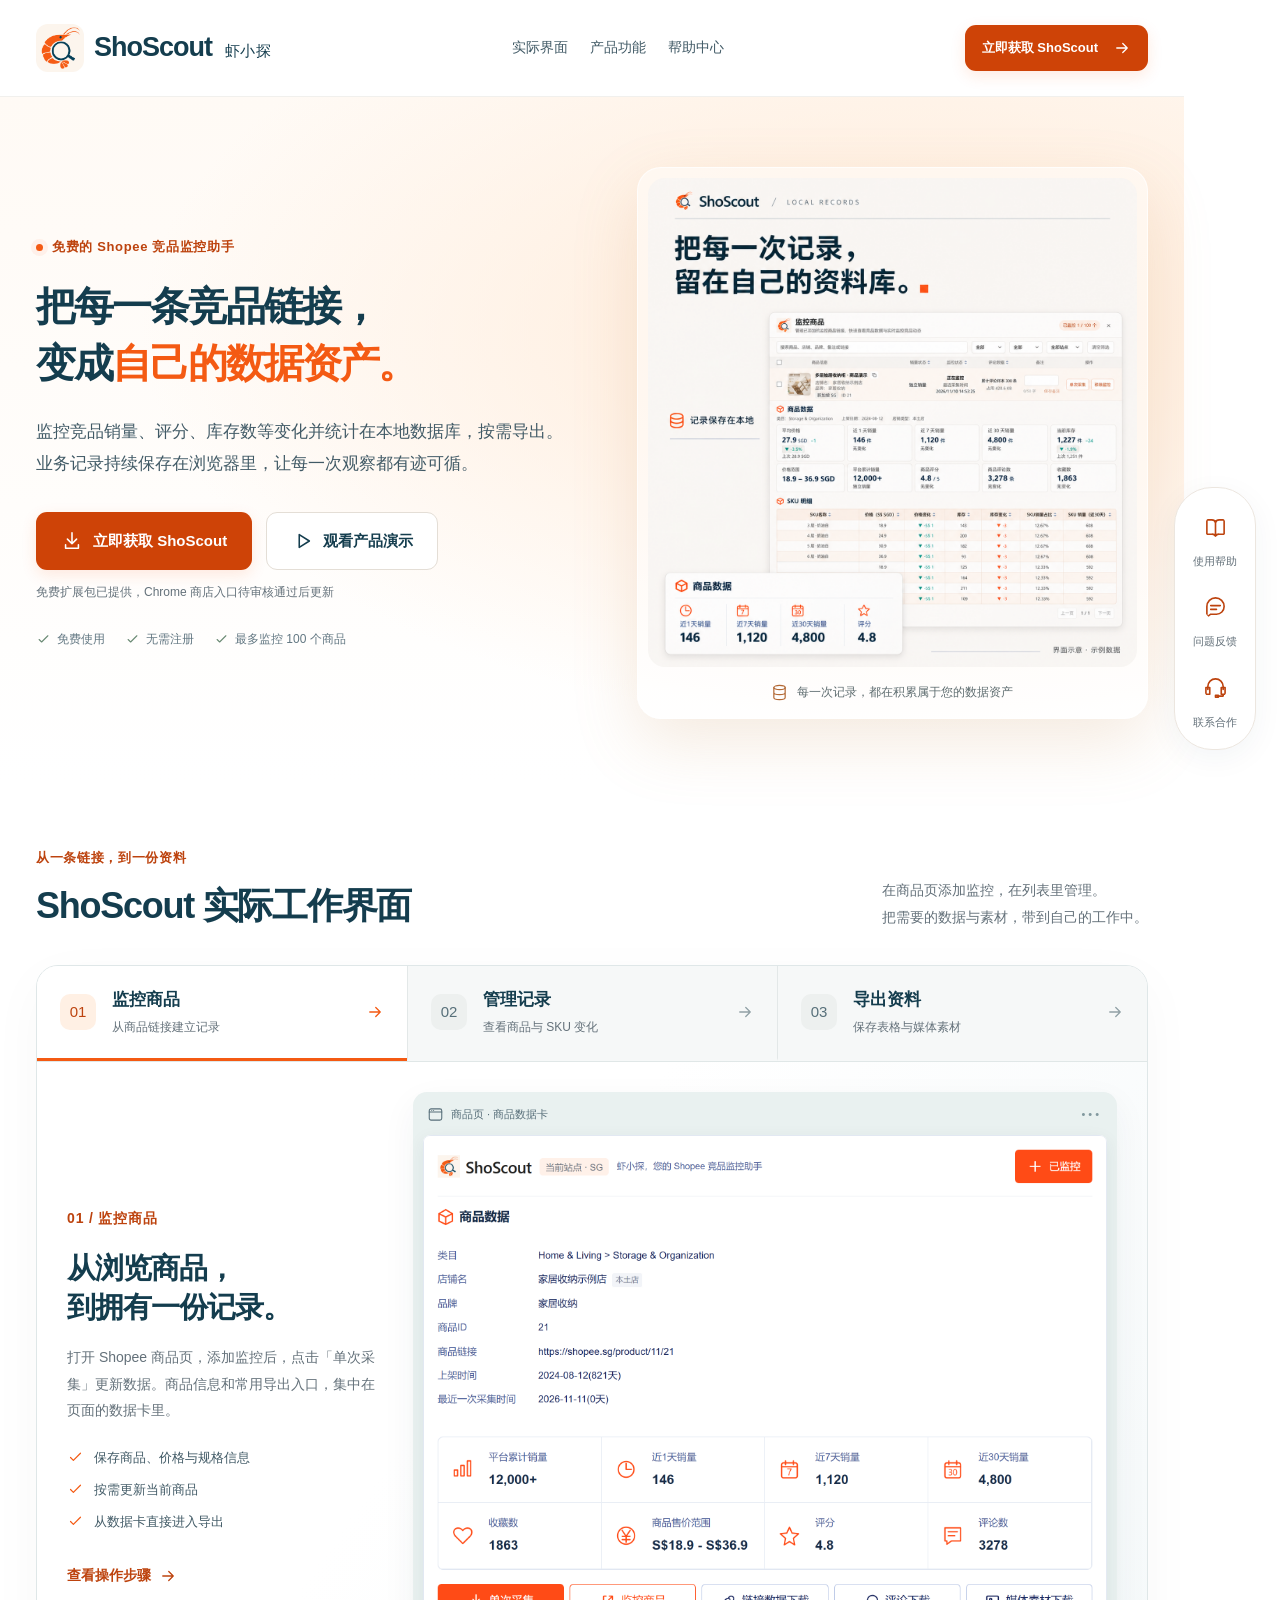
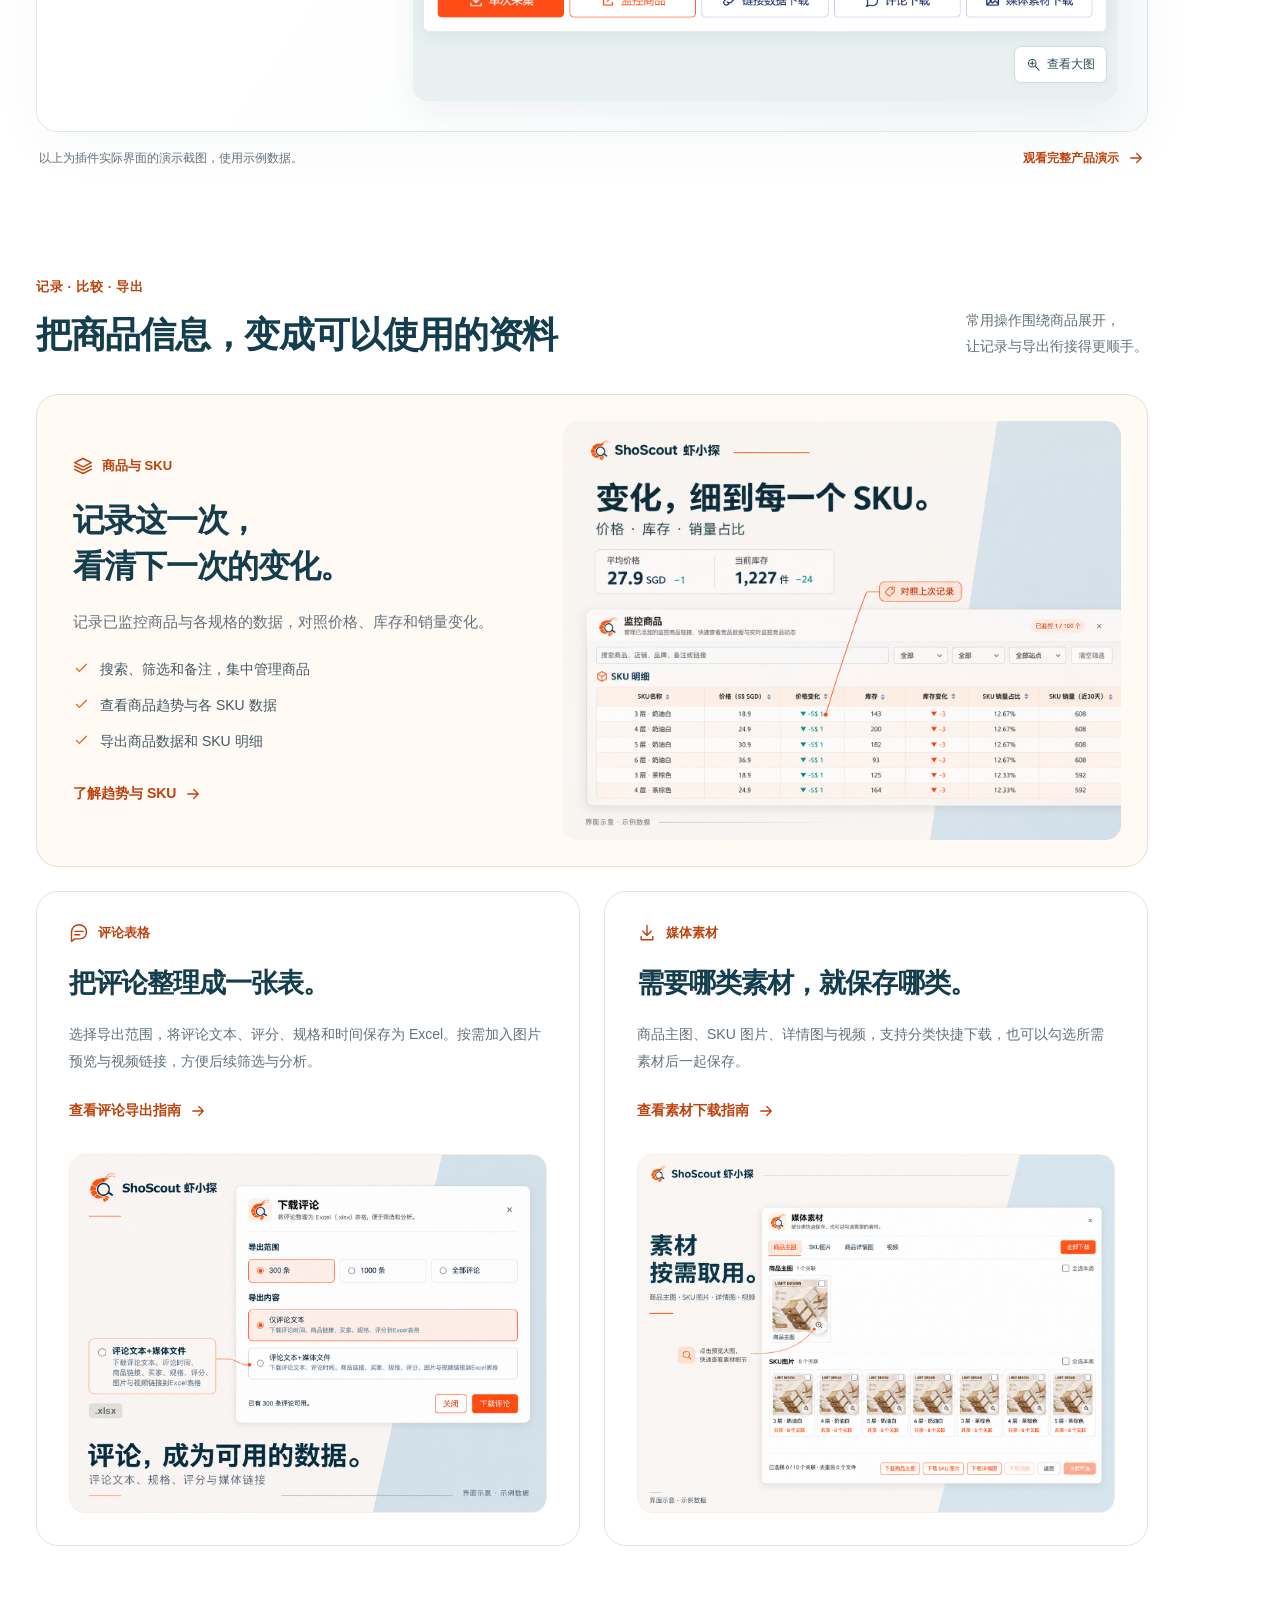
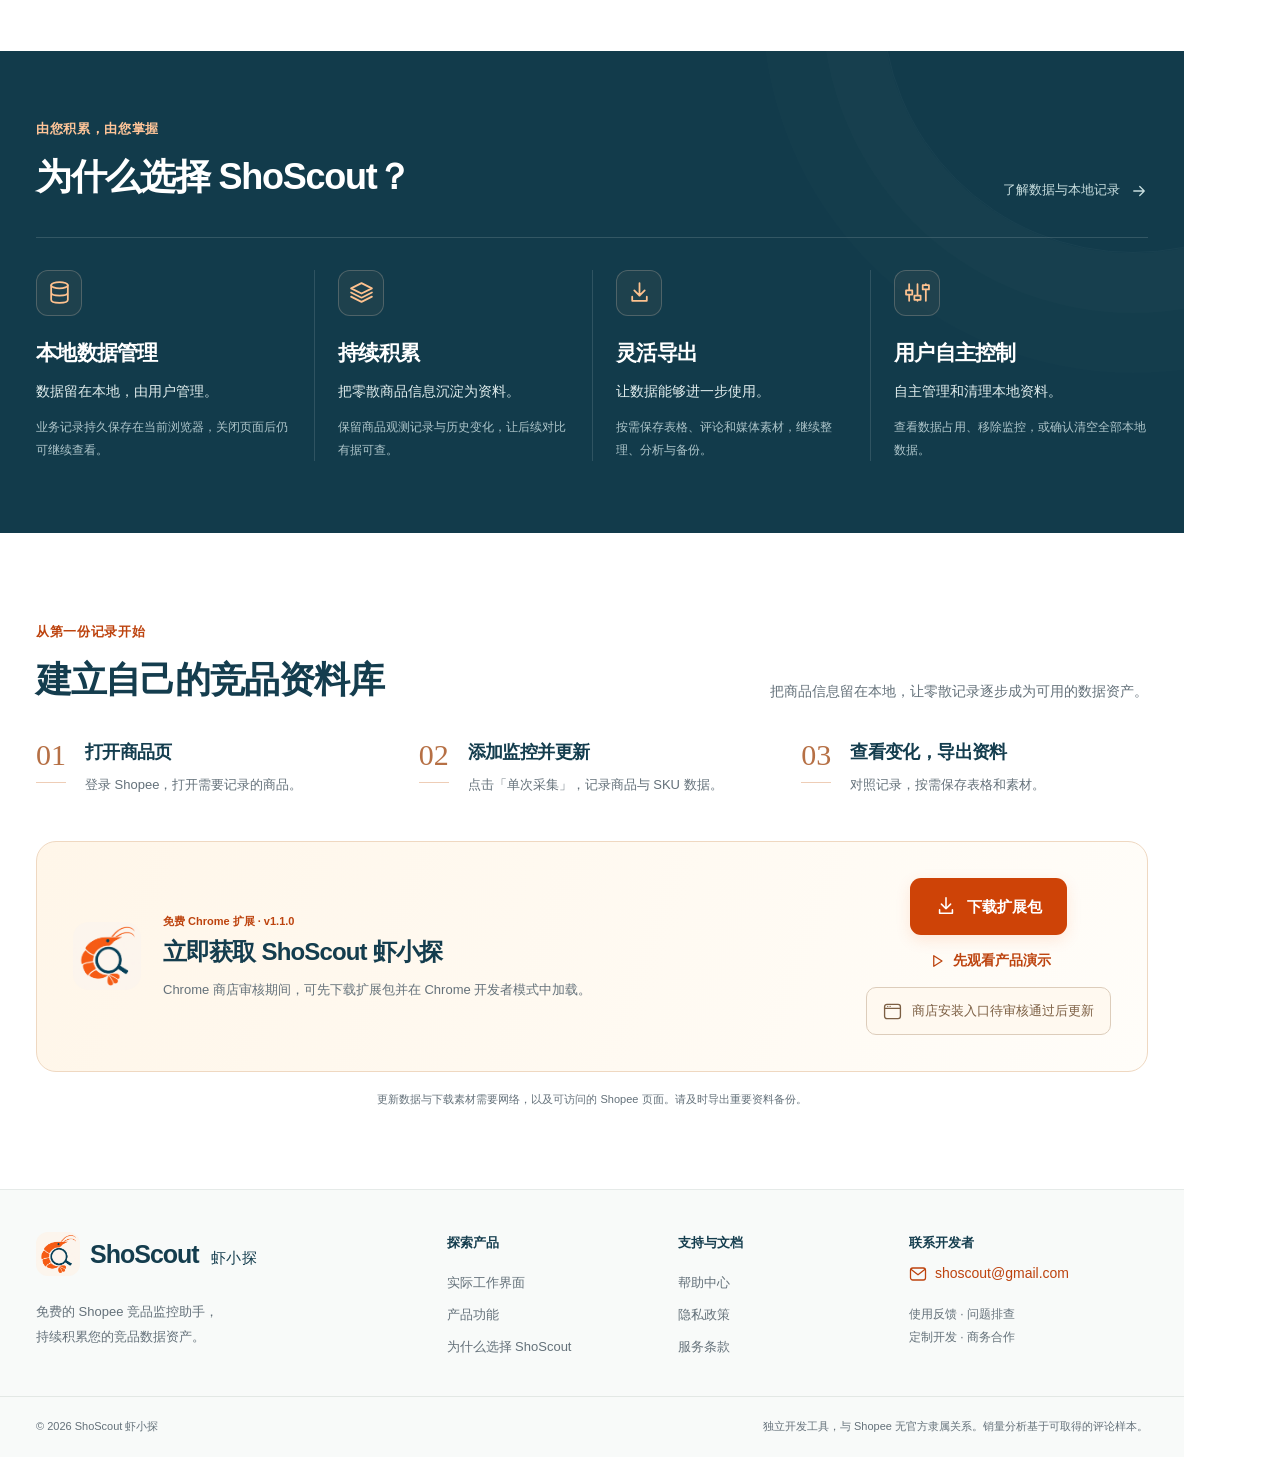
==== commit 5751671b: "Publish downloadable ShoScout 1.1.0 package" ====
--- a/index.html
+++ b/index.html
@@ -27,7 +27,7 @@
         <h1>把每一条竞品链接，<br>变成<span>自己的数据资产。</span></h1>
         <p class="lead">监控竞品销量、评分、库存数等变化并统计在本地数据库，按需导出。<br class="desktop-only">业务记录持续保存在浏览器里，让每一次观察都有迹可循。</p>
         <div class="actions"><a class="button primary" href="#availability"><svg class="icon " viewBox="0 0 24 24" fill="none" stroke="currentColor" stroke-width="1.7" stroke-linecap="round" stroke-linejoin="round" aria-hidden="true" focusable="false"><path d="M12 3v12m-5-5 5 5 5-5M5 16v4h14v-4"/></svg> 立即获取 ShoScout</a><a class="button secondary" href="help.html"><svg class="icon " viewBox="0 0 24 24" fill="none" stroke="currentColor" stroke-width="1.7" stroke-linecap="round" stroke-linejoin="round" aria-hidden="true" focusable="false"><path d="m9 5 11 7-11 7z"/></svg> 观看产品演示</a></div>
-        <p class="release-note">Chrome 商店上架准备中</p>
+         <p class="release-note">免费扩展包已提供，Chrome 商店入口待审核通过后更新</p>
         <ul class="hero-facts"><li><svg class="icon " viewBox="0 0 24 24" fill="none" stroke="currentColor" stroke-width="1.7" stroke-linecap="round" stroke-linejoin="round" aria-hidden="true" focusable="false"><path d="m5 12 4 4L19 6"/></svg> 免费使用</li><li><svg class="icon " viewBox="0 0 24 24" fill="none" stroke="currentColor" stroke-width="1.7" stroke-linecap="round" stroke-linejoin="round" aria-hidden="true" focusable="false"><path d="m5 12 4 4L19 6"/></svg> 无需注册</li><li><svg class="icon " viewBox="0 0 24 24" fill="none" stroke="currentColor" stroke-width="1.7" stroke-linecap="round" stroke-linejoin="round" aria-hidden="true" focusable="false"><path d="m5 12 4 4L19 6"/></svg> 最多监控 100 个商品</li></ul>
       </div>
       <div class="hero-visual"><img src="assets/concepts/local-records.png?v=ea91dd13b1df" alt="界面示意，监控商品记录与本地数据指标" width="1254" height="1254" fetchpriority="high"><div class="visual-caption"><svg class="icon " viewBox="0 0 24 24" fill="none" stroke="currentColor" stroke-width="1.7" stroke-linecap="round" stroke-linejoin="round" aria-hidden="true" focusable="false"><ellipse cx="12" cy="5" rx="8" ry="3"/><path d="M4 5v14c0 4 16 4 16 0V5M4 12c0 4 16 4 16 0"/></svg> 每一次记录，都在积累属于您的数据资产</div></div>
@@ -86,8 +86,8 @@
     <div class="section-heading"><div><p class="eyebrow">从第一份记录开始</p><h2>建立自己的竞品资料库</h2></div><p>把商品信息留在本地，让零散记录逐步成为可用的数据资产。</p></div>
     <ol class="steps"><li><span>01</span><div><h3>打开商品页</h3><p>登录 Shopee，打开需要记录的商品。</p></div></li><li><span>02</span><div><h3>添加监控并更新</h3><p>点击「单次采集」，记录商品与 SKU 数据。</p></div></li><li><span>03</span><div><h3>查看变化，导出资料</h3><p>对照记录，按需保存表格和素材。</p></div></li></ol>
     <div class="get-banner" id="availability">
-      <div class="get-brand"><img src="assets/brand-logo.png" width="68" height="68" alt=""><div><span class="availability-tag">免费 Chrome 扩展</span><h3>立即获取 ShoScout 虾小探</h3><p>Chrome 商店上架准备中，发布后将在此提供官方安装入口。</p></div></div>
-      <div class="get-actions"><span class="release-status"><svg class="icon " viewBox="0 0 24 24" fill="none" stroke="currentColor" stroke-width="1.7" stroke-linecap="round" stroke-linejoin="round" aria-hidden="true" focusable="false"><rect x="2" y="3" width="20" height="18" rx="3"/><path d="M2 8h20M6 5.5h.01M9 5.5h.01"/></svg> 商店安装入口即将开放</span><a class="text-link" href="help.html"><svg class="icon " viewBox="0 0 24 24" fill="none" stroke="currentColor" stroke-width="1.7" stroke-linecap="round" stroke-linejoin="round" aria-hidden="true" focusable="false"><path d="m9 5 11 7-11 7z"/></svg> 先观看产品演示</a></div>
+       <div class="get-brand"><img src="assets/brand-logo.png" width="68" height="68" alt=""><div><span class="availability-tag">免费 Chrome 扩展 · v1.1.0</span><h3>立即获取 ShoScout 虾小探</h3><p>Chrome 商店审核期间，可先下载扩展包并在 Chrome 开发者模式中加载。</p></div></div>
+       <div class="get-actions"><a class="button primary" href="assets/downloads/ShoScout-1.1.0-store.zip" download><svg class="icon " viewBox="0 0 24 24" fill="none" stroke="currentColor" stroke-width="1.7" stroke-linecap="round" stroke-linejoin="round" aria-hidden="true" focusable="false"><path d="M12 3v12m-5-5 5 5 5-5M5 16v4h14v-4"/></svg> 下载扩展包</a><a class="text-link" href="help.html"><svg class="icon " viewBox="0 0 24 24" fill="none" stroke="currentColor" stroke-width="1.7" stroke-linecap="round" stroke-linejoin="round" aria-hidden="true" focusable="false"><path d="m9 5 11 7-11 7z"/></svg> 先观看产品演示</a><span class="release-status"><svg class="icon " viewBox="0 0 24 24" fill="none" stroke="currentColor" stroke-width="1.7" stroke-linecap="round" stroke-linejoin="round" aria-hidden="true" focusable="false"><rect x="2" y="3" width="20" height="18" rx="3"/><path d="M2 8h20M6 5.5h.01M9 5.5h.01"/></svg> 商店安装入口待审核通过后更新</span></div>
     </div>
     <p class="connection-note">更新数据与下载素材需要网络，以及可访问的 Shopee 页面。请及时导出重要资料备份。</p>
   </section>
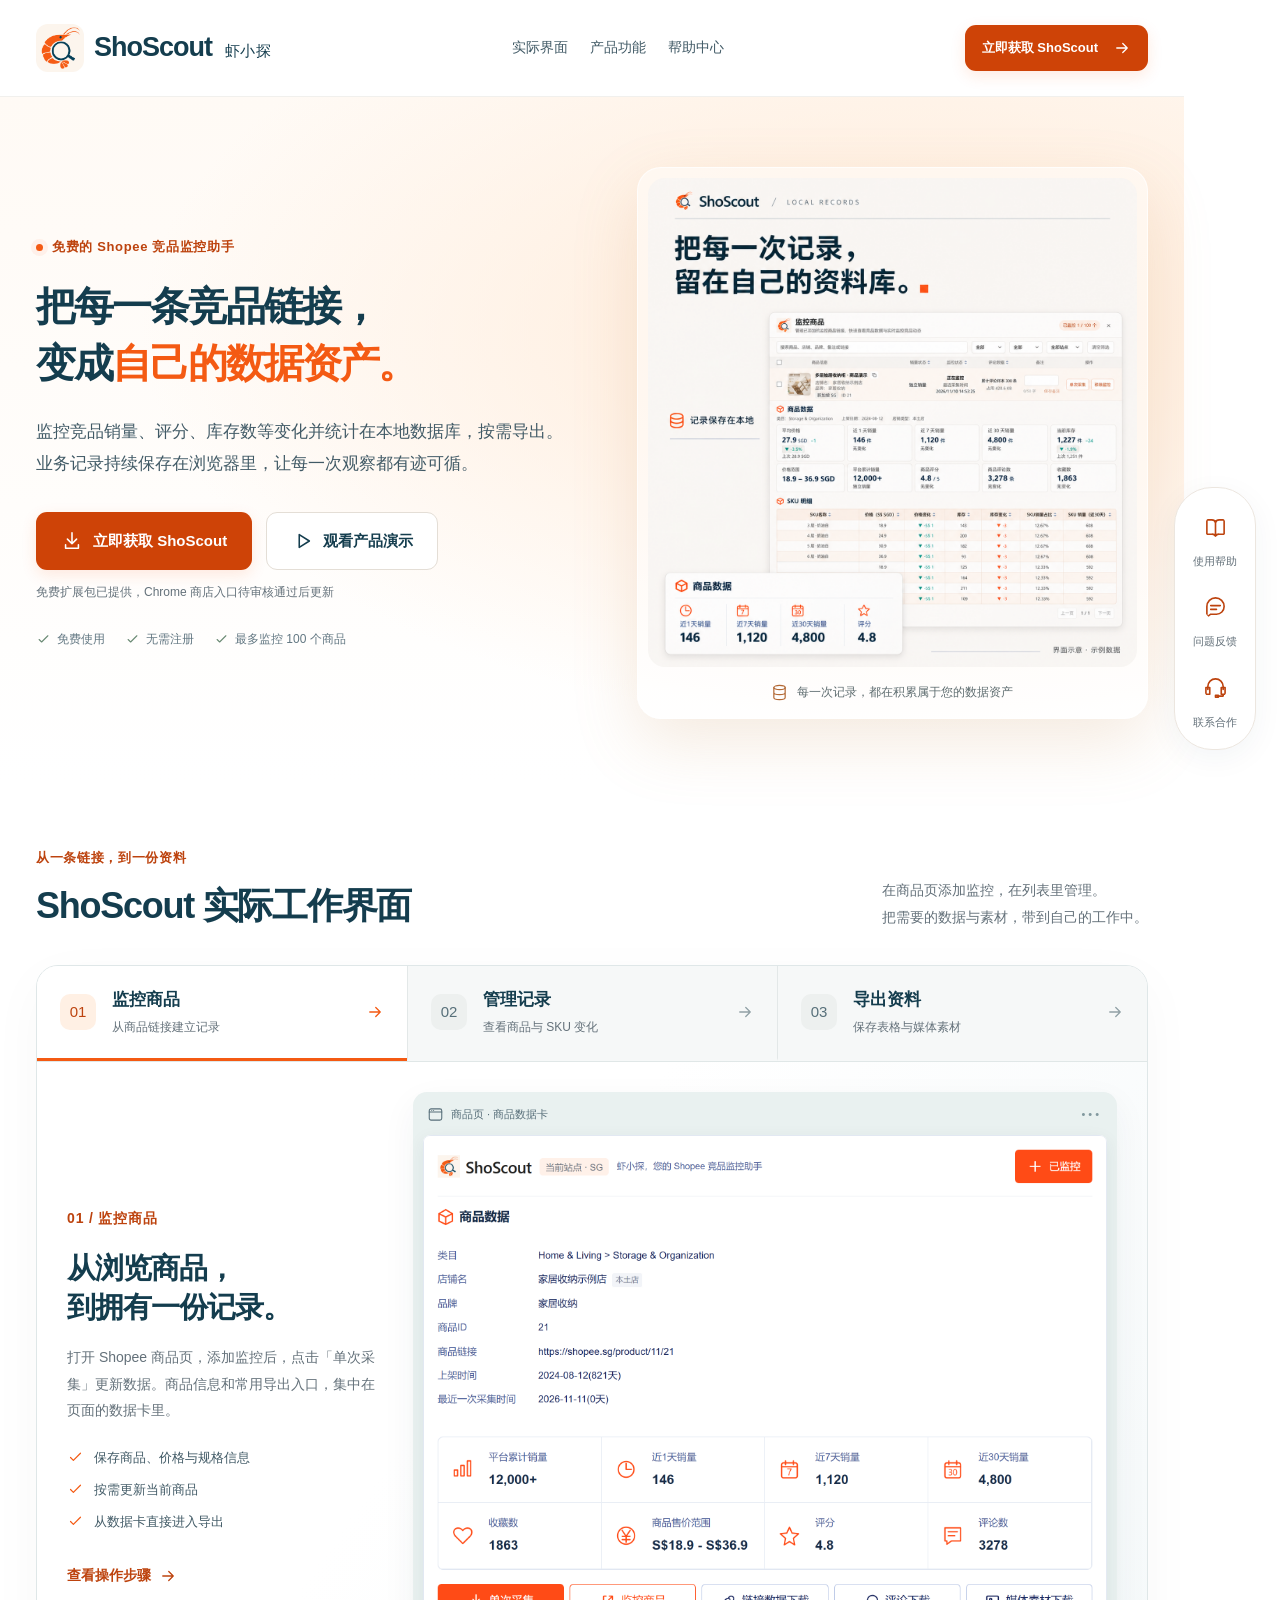
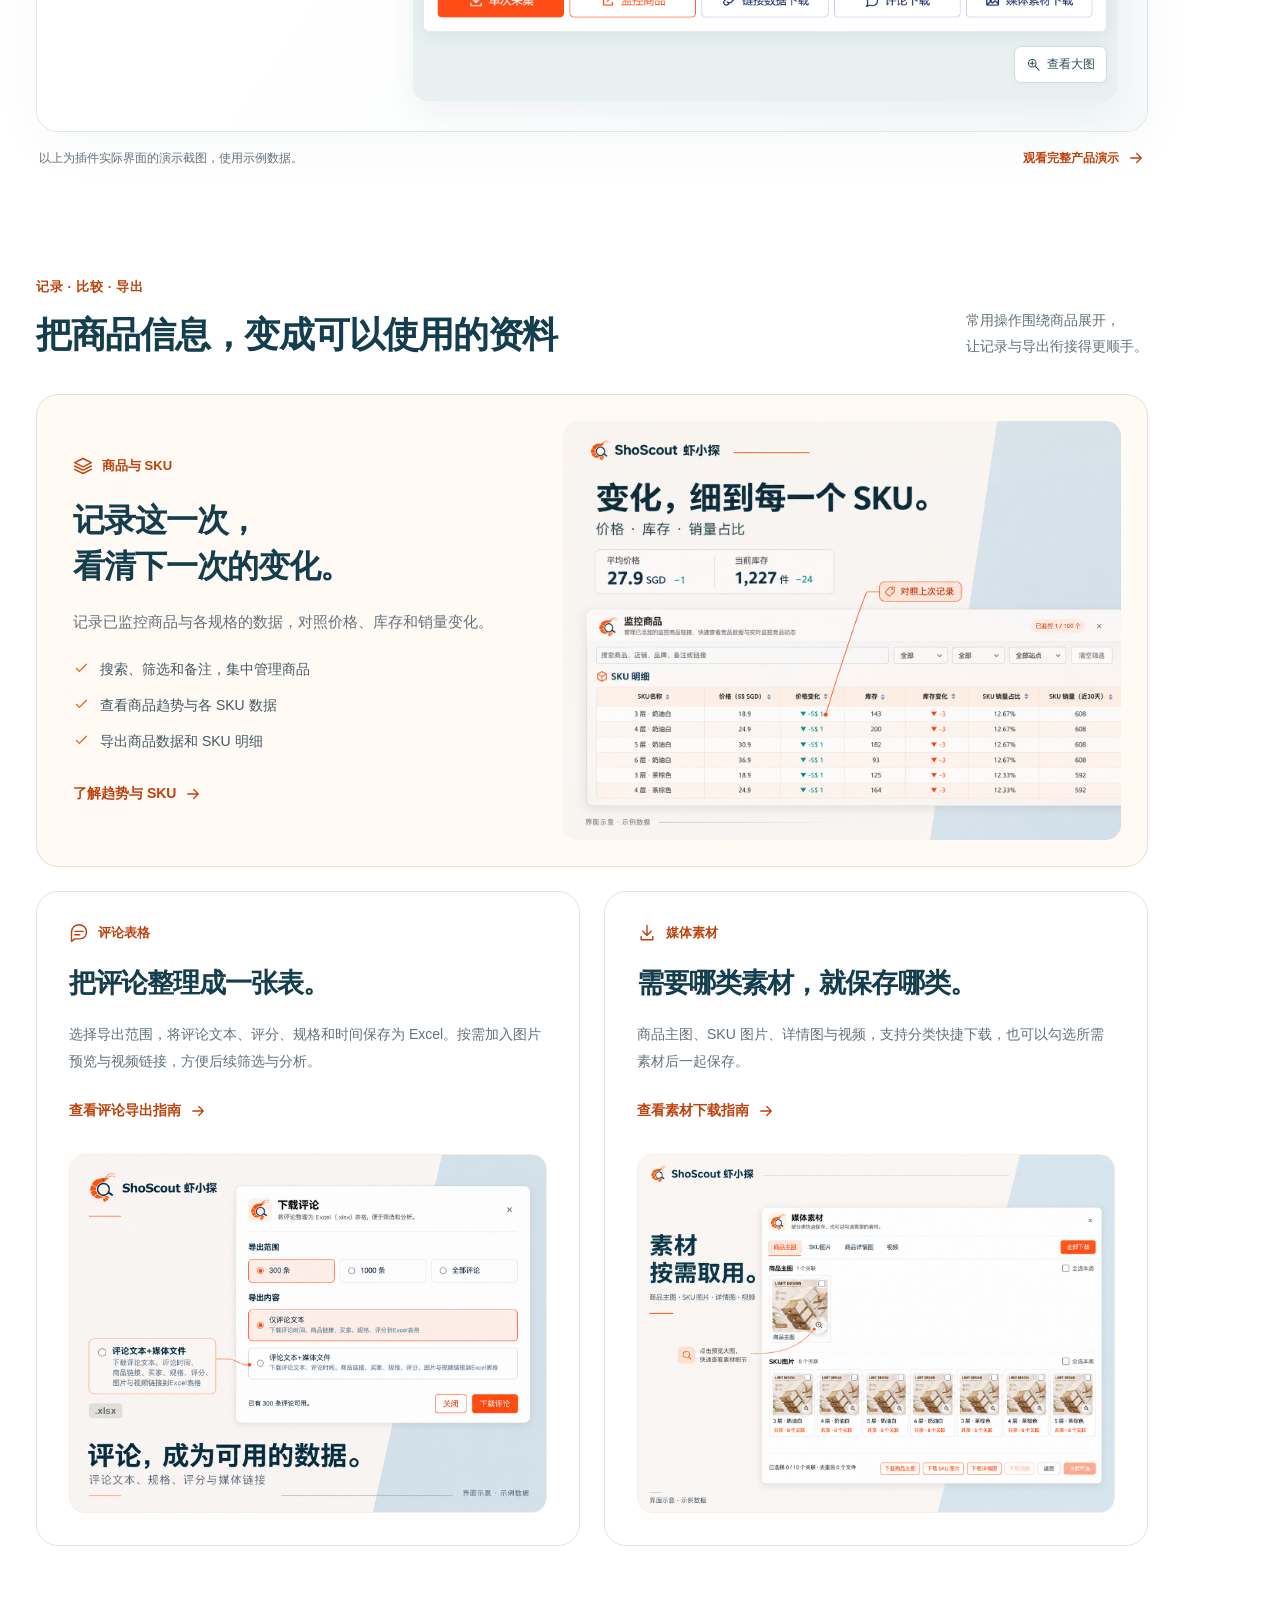
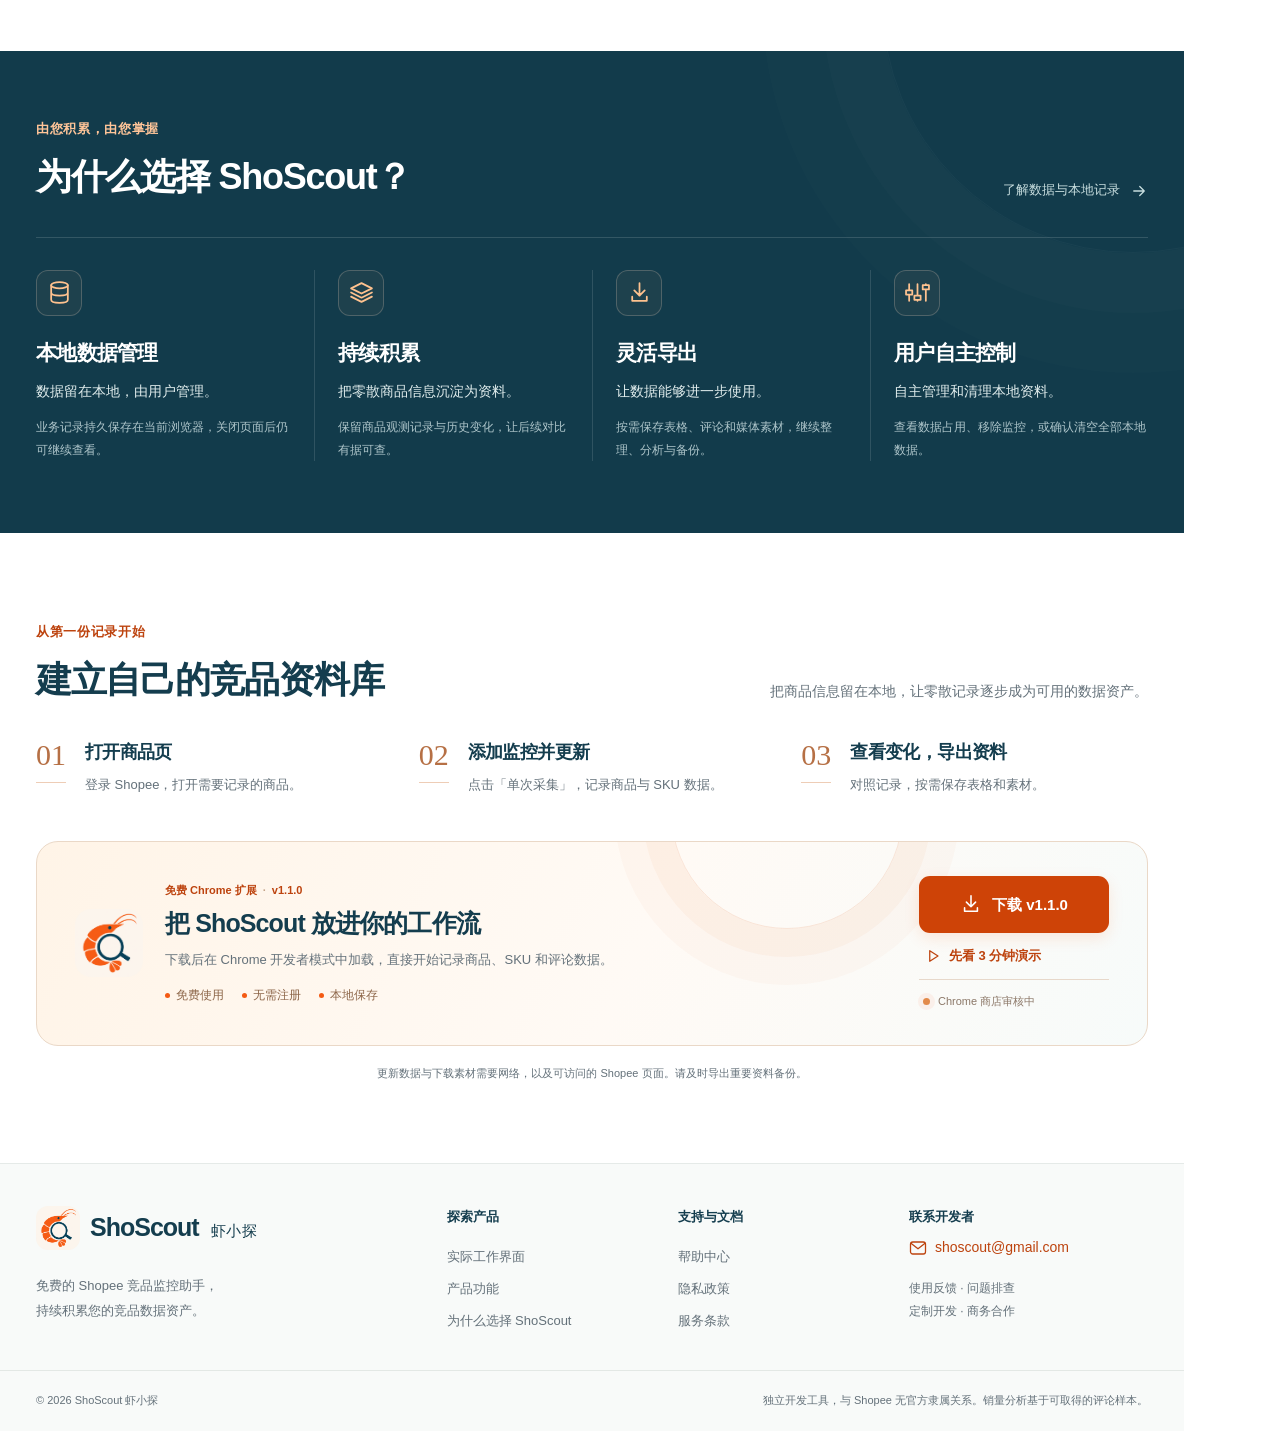
==== commit 59d145ac: "Polish extension download CTA" ====
--- a/index.html
+++ b/index.html
@@ -86,8 +86,8 @@
     <div class="section-heading"><div><p class="eyebrow">从第一份记录开始</p><h2>建立自己的竞品资料库</h2></div><p>把商品信息留在本地，让零散记录逐步成为可用的数据资产。</p></div>
     <ol class="steps"><li><span>01</span><div><h3>打开商品页</h3><p>登录 Shopee，打开需要记录的商品。</p></div></li><li><span>02</span><div><h3>添加监控并更新</h3><p>点击「单次采集」，记录商品与 SKU 数据。</p></div></li><li><span>03</span><div><h3>查看变化，导出资料</h3><p>对照记录，按需保存表格和素材。</p></div></li></ol>
     <div class="get-banner" id="availability">
-       <div class="get-brand"><img src="assets/brand-logo.png" width="68" height="68" alt=""><div><span class="availability-tag">免费 Chrome 扩展 · v1.1.0</span><h3>立即获取 ShoScout 虾小探</h3><p>Chrome 商店审核期间，可先下载扩展包并在 Chrome 开发者模式中加载。</p></div></div>
-       <div class="get-actions"><a class="button primary" href="assets/downloads/ShoScout-1.1.0-store.zip" download><svg class="icon " viewBox="0 0 24 24" fill="none" stroke="currentColor" stroke-width="1.7" stroke-linecap="round" stroke-linejoin="round" aria-hidden="true" focusable="false"><path d="M12 3v12m-5-5 5 5 5-5M5 16v4h14v-4"/></svg> 下载扩展包</a><a class="text-link" href="help.html"><svg class="icon " viewBox="0 0 24 24" fill="none" stroke="currentColor" stroke-width="1.7" stroke-linecap="round" stroke-linejoin="round" aria-hidden="true" focusable="false"><path d="m9 5 11 7-11 7z"/></svg> 先观看产品演示</a><span class="release-status"><svg class="icon " viewBox="0 0 24 24" fill="none" stroke="currentColor" stroke-width="1.7" stroke-linecap="round" stroke-linejoin="round" aria-hidden="true" focusable="false"><rect x="2" y="3" width="20" height="18" rx="3"/><path d="M2 8h20M6 5.5h.01M9 5.5h.01"/></svg> 商店安装入口待审核通过后更新</span></div>
+       <div class="get-brand"><img src="assets/brand-logo.png" width="68" height="68" alt=""><div><span class="availability-tag">免费 Chrome 扩展 <i>·</i> v1.1.0</span><h3>把 ShoScout 放进你的工作流</h3><p>下载后在 Chrome 开发者模式中加载，直接开始记录商品、SKU 和评论数据。</p><div class="get-facts"><span>免费使用</span><span>无需注册</span><span>本地保存</span></div></div></div>
+       <div class="get-actions"><a class="button primary" href="assets/downloads/ShoScout-1.1.0-store.zip" download><svg class="icon " viewBox="0 0 24 24" fill="none" stroke="currentColor" stroke-width="1.7" stroke-linecap="round" stroke-linejoin="round" aria-hidden="true" focusable="false"><path d="M12 3v12m-5-5 5 5 5-5M5 16v4h14v-4"/></svg> 下载 v1.1.0</a><a class="text-link" href="help.html"><svg class="icon " viewBox="0 0 24 24" fill="none" stroke="currentColor" stroke-width="1.7" stroke-linecap="round" stroke-linejoin="round" aria-hidden="true" focusable="false"><path d="m9 5 11 7-11 7z"/></svg> 先看 3 分钟演示</a><span class="release-status"><span class="status-dot"></span> Chrome 商店审核中</span></div>
     </div>
     <p class="connection-note">更新数据与下载素材需要网络，以及可访问的 Shopee 页面。请及时导出重要资料备份。</p>
   </section>
--- a/assets/site.css
+++ b/assets/site.css
@@ -5,8 +5,7 @@
 .section-space{padding-top:88px;padding-bottom:20px}.section-heading{display:flex;align-items:flex-end;justify-content:space-between;gap:45px;margin-bottom:34px}.section-heading .eyebrow{margin-bottom:13px}.section-heading h2{font-size:36px;max-width:900px}.section-heading>p{font-size:14px;color:var(--muted);flex-shrink:0;line-height:1.9}.showcase-section{padding-top:46px}.showcase-shell{border:1px solid #dfe7e8;border-radius:22px;overflow:hidden;box-shadow:0 15px 55px #153b4b08}.workflow-tabs{display:grid;grid-template-columns:repeat(3,minmax(0,1fr));background:#f6f8f8;border-bottom:1px solid #e0e7e7}.workflow-tabs button{border:0;border-bottom:3px solid transparent;background:transparent;display:flex;align-items:center;text-align:left;gap:16px;padding:22px 28px}.workflow-tabs button+button{border-left:1px solid #e3e8e8}.workflow-tabs button>.tab-step{display:grid;place-items:center;width:36px;height:36px;flex:none;border-radius:10px;background:#edf0ef;color:#566f79;font-size:15px}.workflow-tabs strong{display:block;font-size:17px;font-weight:650}.workflow-tabs small{display:block;font-size:12px;color:var(--muted);margin-top:3px}.workflow-tabs .icon{margin-left:auto;width:18px;height:18px;color:#91a1a6}.workflow-tabs button[aria-selected="true"]{border-bottom-color:var(--orange);background:#fff}.workflow-tabs button[aria-selected="true"]>.tab-step{background:#fff0e4;color:var(--orange-dark)}.workflow-tabs button[aria-selected="true"] .icon{color:var(--orange)}.workflow-tabs button:hover{background:#fffaf5}.workflow-panel{display:grid;grid-template-columns:minmax(270px,.75fr) minmax(0,1.65fr);gap:32px;padding:42px;align-items:center;background:linear-gradient(125deg,#fff 40%,#f5f9fa)}.workflow-copy{max-width:340px}.step-tag{font-size:14px;font-weight:600;letter-spacing:.06em;color:var(--orange-dark);display:inline-block;margin-bottom:18px}.workflow-copy h3{font-size:29px;margin-bottom:17px}.workflow-copy p{font-size:14px;color:var(--muted);line-height:1.9;margin-bottom:23px}.workflow-copy .check-list{margin-bottom:28px;gap:10px}.workflow-copy .check-list li{font-size:13px}.screen-stage{min-width:0;padding:10px;border-radius:14px;background:#e8eff1;box-shadow:0 12px 35px #143d4e0e}.screen-toolbar{display:flex;align-items:center;gap:8px;font-size:11px;color:#576e79;padding:3px 5px 12px}.screen-toolbar .icon{width:15px;height:15px}.screen-dots{margin-left:auto;letter-spacing:3px;color:#82999f}.screenshot-button{display:flex;flex-direction:column;align-items:stretch;gap:14px;border:0;padding:0;border-radius:8px;overflow:visible;background:transparent;width:100%;min-width:0}.screenshot-button img{display:block;max-height:620px;object-fit:contain;width:100%;background:#fff;border-radius:8px}.capture-stage{background:#e9f1f0;padding-bottom:18px}.capture-stage .screenshot-button{width:100%;margin:auto}.capture-stage .screenshot-button img{max-height:620px;max-width:720px;margin-inline:auto;box-shadow:0 5px 18px #16394a12}.enlarge-hint{position:static;align-self:flex-end;margin-top:auto;display:flex;gap:6px;align-items:center;min-height:36px;padding:7px 11px;font-size:12px;color:#284a58;background:#fff;border:1px solid #d2dddd;border-radius:7px;box-shadow:0 2px 8px #143d4e08}.enlarge-hint .icon{width:15px;height:15px}.screenshot-button:hover .enlarge-hint{border-color:var(--orange);color:var(--orange-dark)}.export-screens{display:grid;gap:16px;grid-template-columns:1fr 1fr;align-items:stretch;padding:4px;border-radius:9px}.export-screens .screenshot-button img{max-height:500px}.showcase-caption{display:flex;justify-content:space-between;align-items:center;gap:15px;margin-top:16px;padding-inline:3px}.showcase-caption p{font-size:12px;color:var(--muted)}.showcase-caption .text-link{font-size:12px}
 .feature-wide{display:grid;grid-template-columns:.9fr 1.1fr;border:1px solid #ebded2;border-radius:22px;background:#fffaf4;overflow:hidden;align-items:center}.feature-copy{padding:46px}.feature-label{display:flex;align-items:center;gap:9px;color:var(--orange-dark);font-size:13px;font-weight:650;margin-bottom:20px}.feature-label .icon{width:20px;height:20px}.feature-copy h3{font-size:32px;line-height:1.45;margin-bottom:18px}.feature-copy>p{font-size:15px;line-height:1.9;color:var(--muted);margin-bottom:22px;max-width:500px}.feature-copy .check-list{margin-bottom:25px}.feature-image{min-width:0;padding:26px}.feature-image img{display:block;border-radius:15px;width:100%;aspect-ratio:4/3;object-fit:contain}.feature-pair{display:grid;grid-template-columns:1fr 1fr;gap:24px;margin-top:24px}.feature-card{border:1px solid #e9e3dc;background:#fff;border-radius:22px;overflow:hidden}.feature-card .feature-copy{padding:35px 38px 8px}.feature-card .feature-copy h3{font-size:27px}.feature-card .feature-copy>p{font-size:14px;max-width:none}.feature-card .feature-image{padding:23px 32px 32px}.feature-card .feature-image img{border:1px solid #f6eee6}
 .why-section{margin-top:85px;padding-block:67px 72px;background:var(--navy);color:#fff;position:relative;overflow:hidden}.why-section:before{content:"";position:absolute;width:500px;height:500px;border:1px solid #ffffff08;border-radius:50%;right:-200px;top:-300px;box-shadow:0 0 0 60px #ffffff03,0 0 0 120px #ffffff02;pointer-events:none}.why-section .eyebrow{color:#ffc599}.why-section .section-heading{margin-bottom:35px}.light-link{display:inline-flex;gap:10px;align-items:center;color:#c8dedf;font-size:13px;white-space:nowrap}.light-link .icon{width:18px}.why-grid{display:grid;grid-template-columns:repeat(4,minmax(0,1fr));border-top:1px solid #ffffff24;padding-top:32px}.why-grid article{padding:0 30px}.why-grid article:first-child{padding-left:0}.why-grid article:last-child{padding-right:0}.why-grid article+article{border-left:1px solid #ffffff20}.why-icon{display:grid;place-items:center;width:46px;height:46px;border-radius:12px;border:1px solid #ffe0c638;background:#ffb47b0d;color:#ffc28f;margin-bottom:23px}.why-icon .icon{width:25px;height:25px}.why-grid h3{font-size:21px;font-weight:600;margin-bottom:13px}.why-grid p{font-size:14px;color:#e2eeee;margin-bottom:12px}.why-grid article>span:last-child{display:block;color:#aec5ca;font-size:12px;line-height:1.9}
-.start-section{padding-bottom:80px}.steps{display:grid;grid-template-columns:repeat(3,1fr);list-style:none;gap:36px;margin-block:35px 44px}.steps li{display:flex;align-items:flex-start;gap:19px}.steps li>span{font-size:30px;line-height:1;font-family:Georgia,serif;color:#b67045;border-bottom:1px solid #eecdb6;padding-bottom:12px}.steps h3{font-size:18px;margin-bottom:9px}.steps p{font-size:13px;color:var(--muted);line-height:1.8}.get-banner{border:1px solid #efd8c1;background:linear-gradient(110deg,#fff6e9,#fffdf9);border-radius:20px;padding:36px;display:flex;justify-content:space-between;gap:30px;align-items:center}.get-brand{display:flex;align-items:center;gap:22px}.get-brand img{border-radius:16px;flex:none}.availability-tag{font-size:11px;color:var(--orange-dark);font-weight:650;display:block;margin-bottom:6px}.get-brand h3{font-size:24px;margin-bottom:10px}.get-brand p{font-size:13px;color:var(--muted);max-width:540px}.get-actions{display:flex;flex-direction:column;align-items:center;gap:14px;flex:none}.release-status{display:inline-flex;gap:10px;align-items:center;border:1px solid #ddcdbb;border-radius:10px;padding:12px 16px;color:#7c5f43;font-size:13px;background:#fff9f0}.release-status .icon{width:19px;height:19px}.connection-note{text-align:center;font-size:11px;color:var(--muted);margin-top:18px}
-.site-footer{background:#f8faf9;border-top:1px solid #e5eae8}.footer-top{display:grid;grid-template-columns:1.55fr .8fr .8fr 1fr;gap:40px;padding-block:42px 38px}.footer-top nav{display:flex;align-items:flex-start;flex-direction:column;gap:10px;font-size:13px;color:var(--muted)}.footer-top strong{display:block;font-size:13px;color:var(--ink);font-weight:650;margin-bottom:8px}.footer-brand .site-brand{font-size:25px}.footer-brand .site-brand img{width:44px;height:44px}.footer-brand>p{font-size:13px;color:var(--muted);margin-top:16px;line-height:1.9}.footer-contact>a{display:inline-flex;align-items:center;gap:8px;color:var(--orange-dark);font-size:14px;white-space:nowrap}.footer-contact .icon{width:18px;height:18px}.footer-contact p{font-size:12px;color:var(--muted);margin-top:12px;line-height:1.9}.footer-bottom{border-top:1px solid #e3e8e5;display:flex;gap:24px;justify-content:space-between;padding-block:20px;font-size:11px;color:var(--muted)}.footer-bottom p{line-height:1.8}
+.start-section{padding-bottom:80px}.steps{display:grid;grid-template-columns:repeat(3,1fr);list-style:none;gap:36px;margin-block:35px 44px}.steps li{display:flex;align-items:flex-start;gap:19px}.steps li>span{font-size:30px;line-height:1;font-family:Georgia,serif;color:#b67045;border-bottom:1px solid #eecdb6;padding-bottom:12px}.steps h3{font-size:18px;margin-bottom:9px}.steps p{font-size:13px;color:var(--muted);line-height:1.8}.get-banner{border:1px solid #ead8c7;background:linear-gradient(115deg,#fff4e7 0%,#fffaf5 54%,#f7fbfa 100%);border-radius:22px;padding:34px 38px;display:flex;justify-content:space-between;gap:42px;align-items:center;position:relative;overflow:hidden}.get-banner:after{content:"";position:absolute;width:230px;height:230px;border:1px solid rgba(221,111,54,.16);border-radius:50%;right:22%;top:-145px;box-shadow:0 0 0 28px rgba(221,111,54,.05),0 0 0 56px rgba(221,111,54,.035);pointer-events:none}.get-brand{display:flex;align-items:center;gap:22px;position:relative;z-index:1}.get-brand img{border-radius:16px;flex:none}.availability-tag{font-size:11px;color:var(--orange-dark);font-weight:650;display:block;margin-bottom:7px}.availability-tag i{font-style:normal;color:#c4a48a;padding-inline:3px}.get-brand h3{font-size:25px;margin-bottom:8px}.get-brand p{font-size:13px;color:var(--muted);max-width:540px}.get-facts{display:flex;gap:18px;margin-top:14px;color:#8c6548;font-size:12px}.get-facts span{display:inline-flex;align-items:center;gap:6px}.get-facts span:before{content:"";width:5px;height:5px;background:var(--orange);border-radius:50%}.get-actions{display:flex;flex-direction:column;align-items:flex-start;gap:12px;flex:none;position:relative;z-index:1;min-width:190px}.get-actions>.button{width:100%;justify-content:center}.get-actions .text-link{font-size:13px;padding-left:4px}.release-status{display:inline-flex;gap:8px;align-items:center;border:0;border-top:1px solid #e7d8ca;padding:12px 4px 0;color:#8b7767;font-size:11px;background:transparent;width:100%}.release-status .status-dot{width:7px;height:7px;background:#e28a4a;border-radius:50%;display:inline-block}.release-status .icon{width:19px;height:19px}.connection-note{text-align:center;font-size:11px;color:var(--muted);margin-top:18px}.site-footer{background:#f8faf9;border-top:1px solid #e5eae8}.footer-top{display:grid;grid-template-columns:1.55fr .8fr .8fr 1fr;gap:40px;padding-block:42px 38px}.footer-top nav{display:flex;align-items:flex-start;flex-direction:column;gap:10px;font-size:13px;color:var(--muted)}.footer-top strong{display:block;font-size:13px;color:var(--ink);font-weight:650;margin-bottom:8px}.footer-brand .site-brand{font-size:25px}.footer-brand .site-brand img{width:44px;height:44px}.footer-brand>p{font-size:13px;color:var(--muted);margin-top:16px;line-height:1.9}.footer-contact>a{display:inline-flex;align-items:center;gap:8px;color:var(--orange-dark);font-size:14px;white-space:nowrap}.footer-contact .icon{width:18px;height:18px}.footer-contact p{font-size:12px;color:var(--muted);margin-top:12px;line-height:1.9}.footer-bottom{border-top:1px solid #e3e8e5;display:flex;gap:24px;justify-content:space-between;padding-block:20px;font-size:11px;color:var(--muted)}.footer-bottom p{line-height:1.8}
 .icon-button{display:grid;place-items:center;width:34px;height:34px;border-radius:8px;border:0;background:transparent;color:#60757e}.icon-button:hover{background:#f5f4f1;color:var(--ink)}.icon-button .icon{width:20px;height:20px}
 .image-dialog{border:1px solid #dedede;border-radius:15px;padding:18px;max-width:min(1880px,94vw);max-height:94dvh;background:#f7f7f7;box-shadow:0 20px 100px #0004}.image-dialog::backdrop{background:rgba(40,40,40,.58);backdrop-filter:blur(6px)}.dialog-toolbar{display:flex;align-items:center;justify-content:space-between;gap:20px;font-size:13px;margin-bottom:12px}.image-dialog>img{display:block;margin:auto;max-height:calc(94dvh - 90px);max-width:100%;object-fit:contain;border-radius:7px}
 @media(min-width:1101px) and (max-width:1650px){body{padding-right:96px}.container{padding-inline:36px}.hero{gap:38px}.hero h1{font-size:clamp(36px,3.1vw,49px)}.site-nav nav{gap:22px}.workflow-panel{padding:30px;gap:26px}.workflow-tabs button{padding:20px 23px}.feature-copy{padding:36px}.feature-card .feature-copy{padding:30px 32px 8px}.why-grid article{padding-inline:23px}}
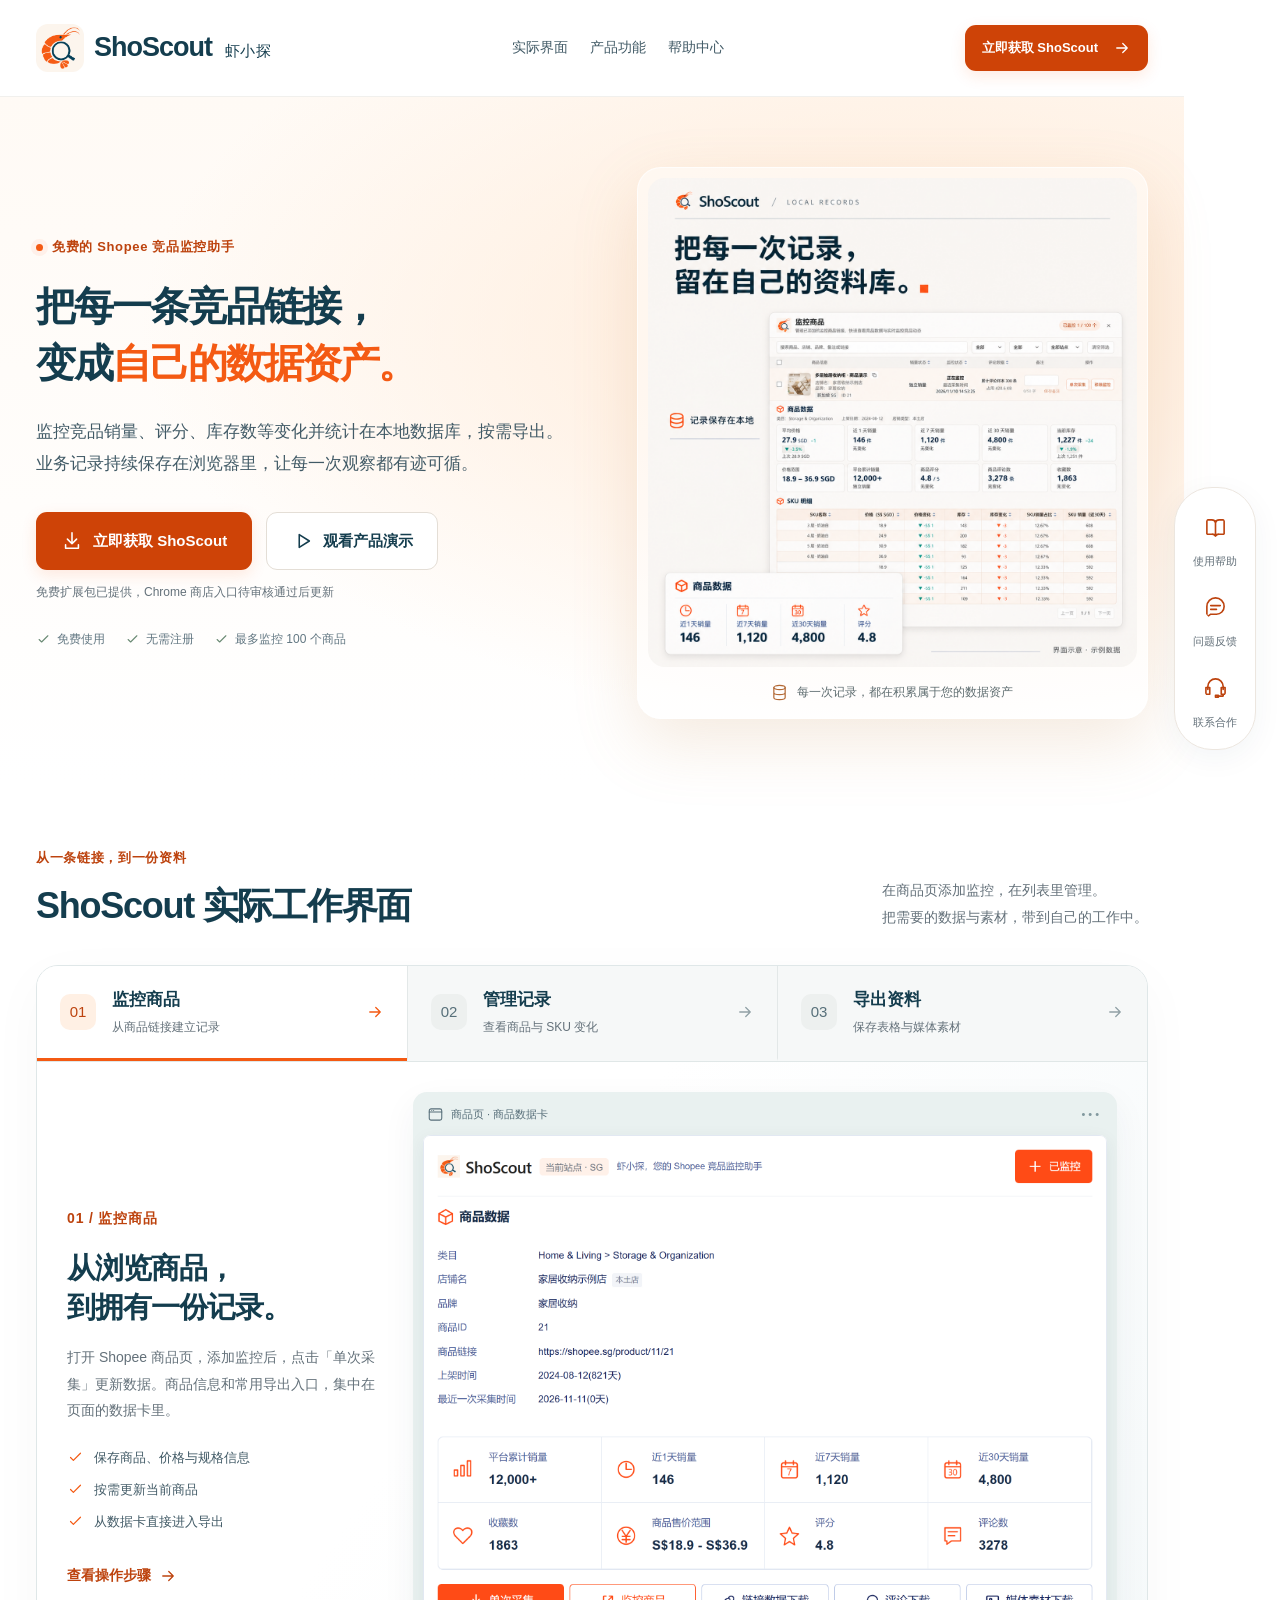
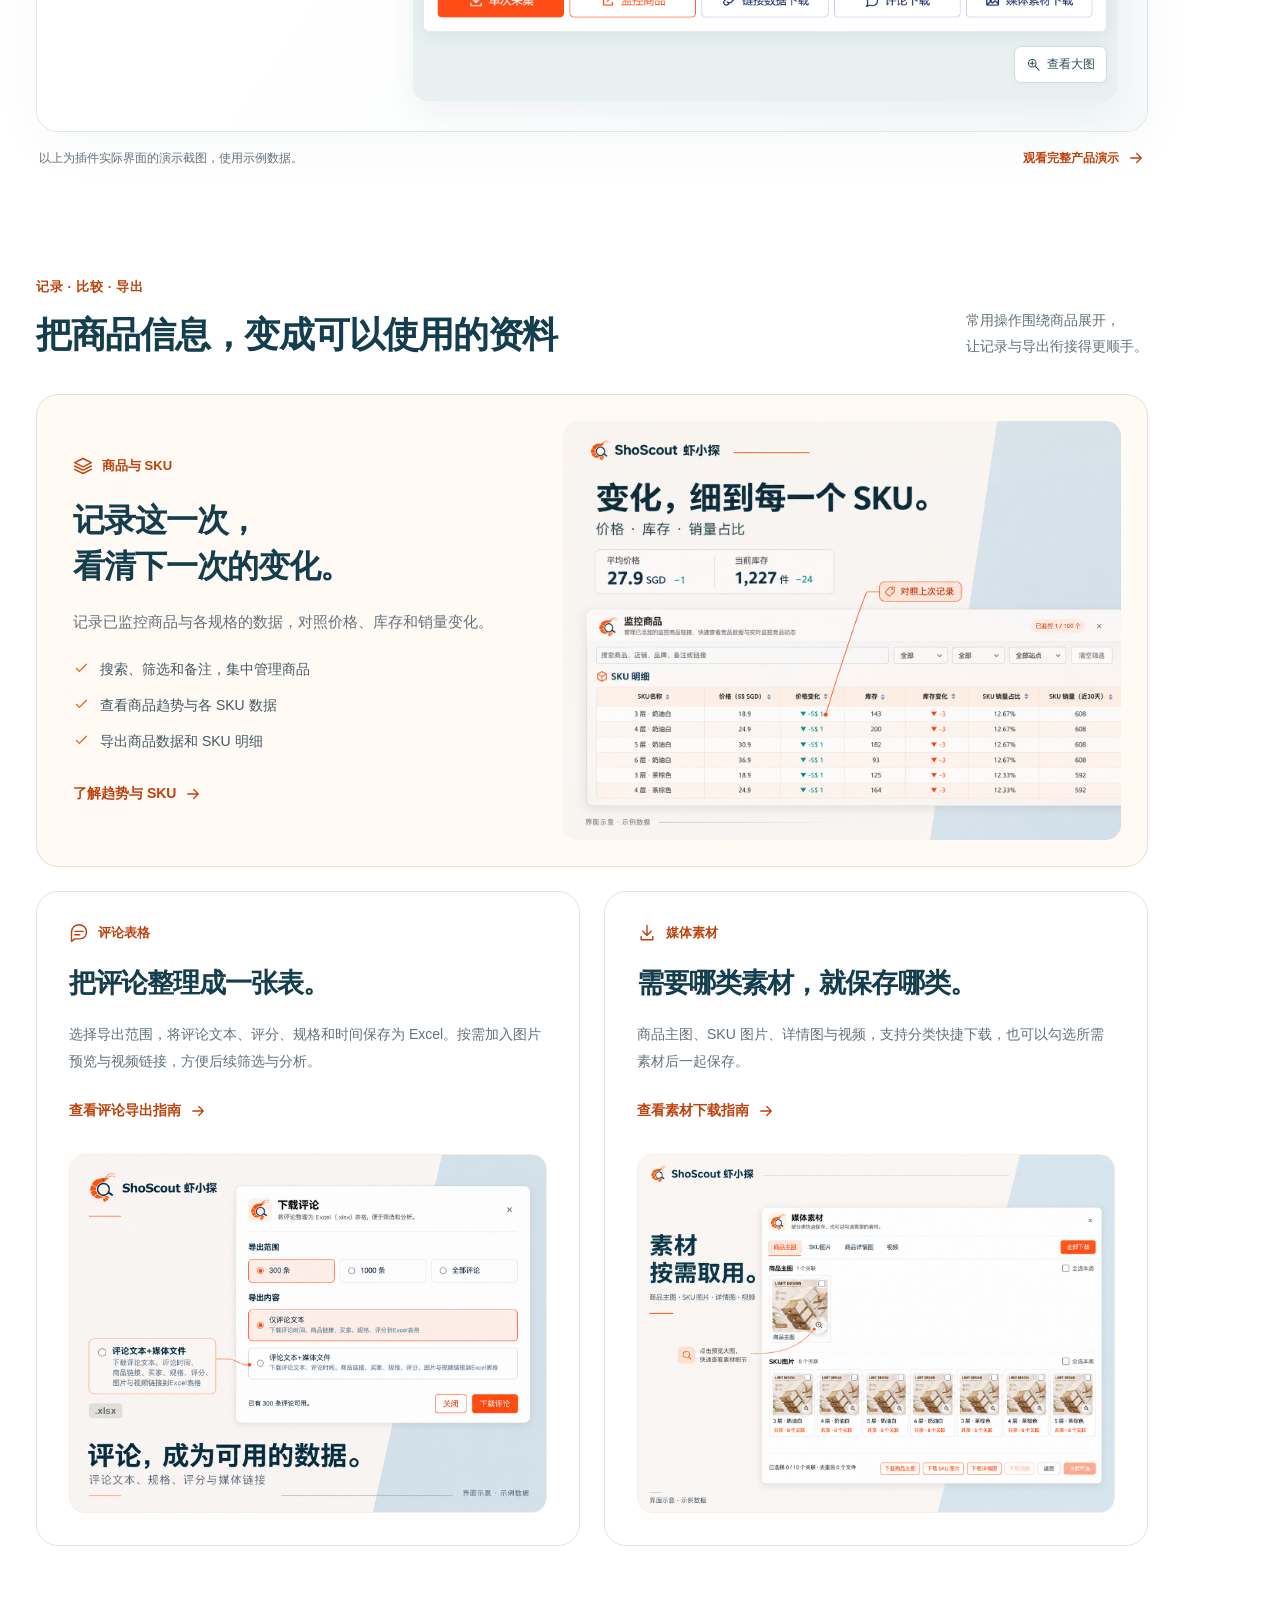
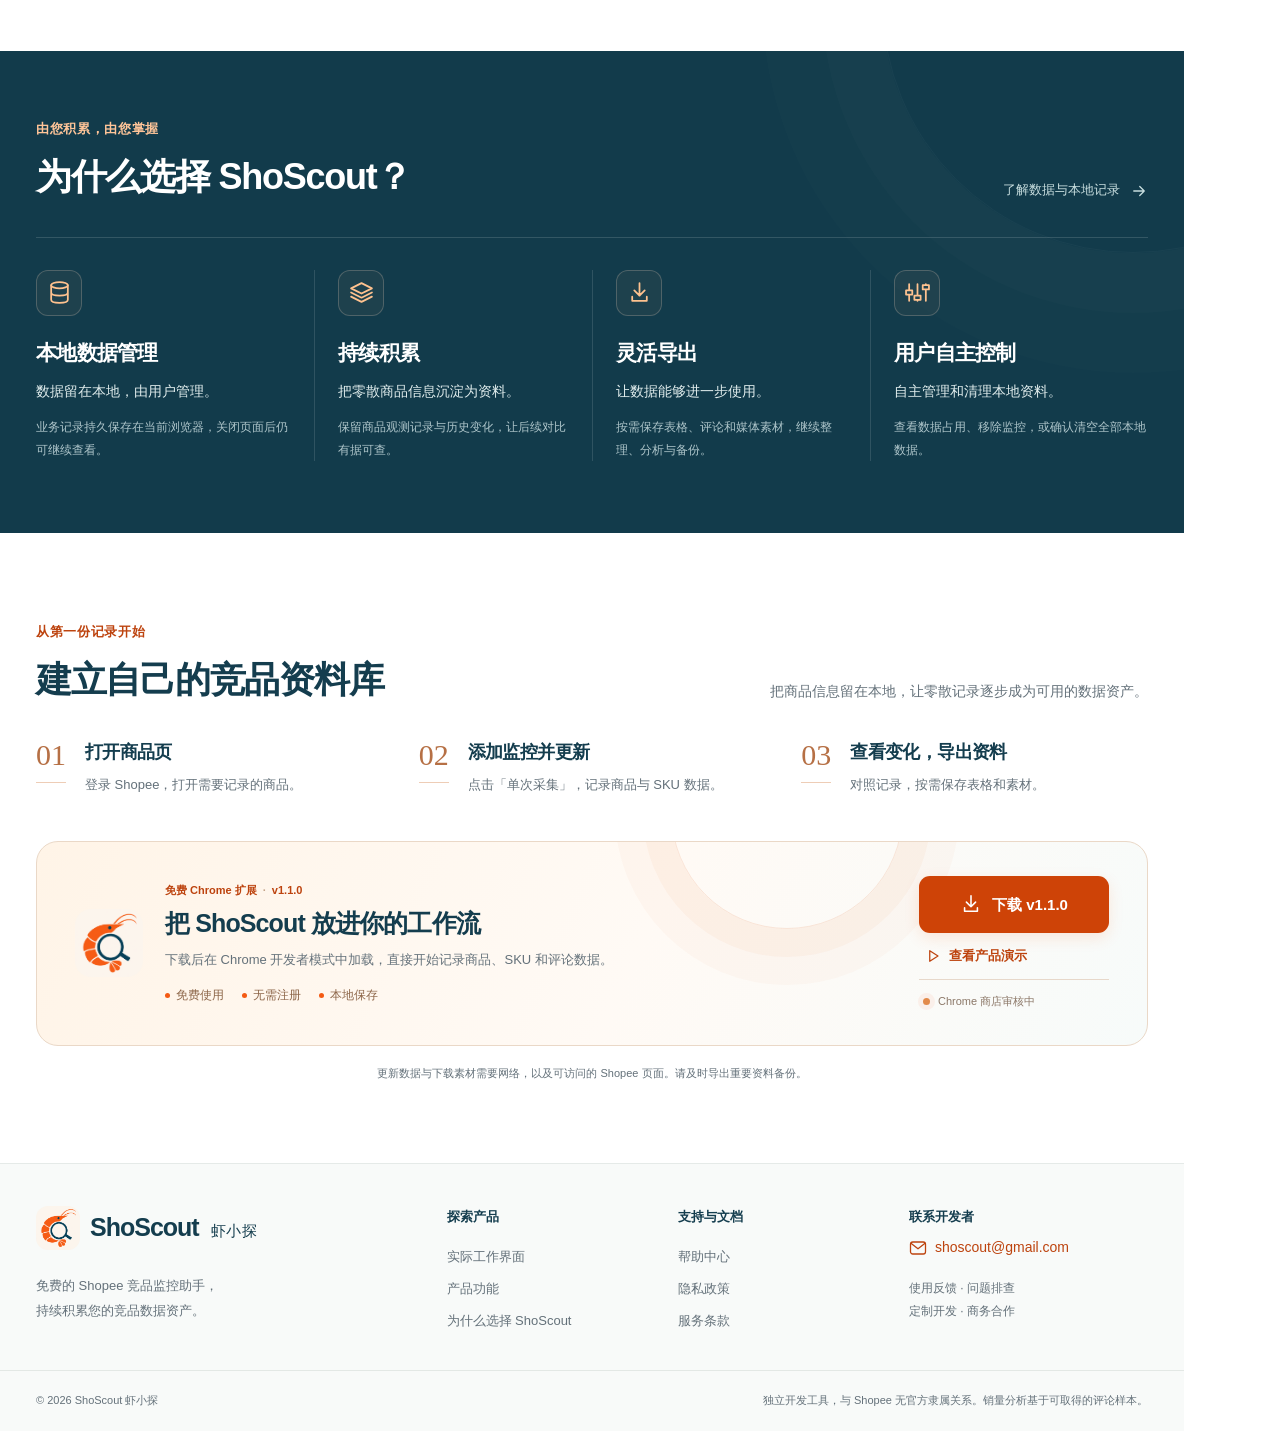
==== commit ffff7beb: "Use accurate product demo label" ====
--- a/index.html
+++ b/index.html
@@ -87,7 +87,7 @@
     <ol class="steps"><li><span>01</span><div><h3>打开商品页</h3><p>登录 Shopee，打开需要记录的商品。</p></div></li><li><span>02</span><div><h3>添加监控并更新</h3><p>点击「单次采集」，记录商品与 SKU 数据。</p></div></li><li><span>03</span><div><h3>查看变化，导出资料</h3><p>对照记录，按需保存表格和素材。</p></div></li></ol>
     <div class="get-banner" id="availability">
        <div class="get-brand"><img src="assets/brand-logo.png" width="68" height="68" alt=""><div><span class="availability-tag">免费 Chrome 扩展 <i>·</i> v1.1.0</span><h3>把 ShoScout 放进你的工作流</h3><p>下载后在 Chrome 开发者模式中加载，直接开始记录商品、SKU 和评论数据。</p><div class="get-facts"><span>免费使用</span><span>无需注册</span><span>本地保存</span></div></div></div>
-       <div class="get-actions"><a class="button primary" href="assets/downloads/ShoScout-1.1.0-store.zip" download><svg class="icon " viewBox="0 0 24 24" fill="none" stroke="currentColor" stroke-width="1.7" stroke-linecap="round" stroke-linejoin="round" aria-hidden="true" focusable="false"><path d="M12 3v12m-5-5 5 5 5-5M5 16v4h14v-4"/></svg> 下载 v1.1.0</a><a class="text-link" href="help.html"><svg class="icon " viewBox="0 0 24 24" fill="none" stroke="currentColor" stroke-width="1.7" stroke-linecap="round" stroke-linejoin="round" aria-hidden="true" focusable="false"><path d="m9 5 11 7-11 7z"/></svg> 先看 3 分钟演示</a><span class="release-status"><span class="status-dot"></span> Chrome 商店审核中</span></div>
+       <div class="get-actions"><a class="button primary" href="assets/downloads/ShoScout-1.1.0-store.zip" download><svg class="icon " viewBox="0 0 24 24" fill="none" stroke="currentColor" stroke-width="1.7" stroke-linecap="round" stroke-linejoin="round" aria-hidden="true" focusable="false"><path d="M12 3v12m-5-5 5 5 5-5M5 16v4h14v-4"/></svg> 下载 v1.1.0</a><a class="text-link" href="help.html"><svg class="icon " viewBox="0 0 24 24" fill="none" stroke="currentColor" stroke-width="1.7" stroke-linecap="round" stroke-linejoin="round" aria-hidden="true" focusable="false"><path d="m9 5 11 7-11 7z"/></svg> 查看产品演示</a><span class="release-status"><span class="status-dot"></span> Chrome 商店审核中</span></div>
     </div>
     <p class="connection-note">更新数据与下载素材需要网络，以及可访问的 Shopee 页面。请及时导出重要资料备份。</p>
   </section>
